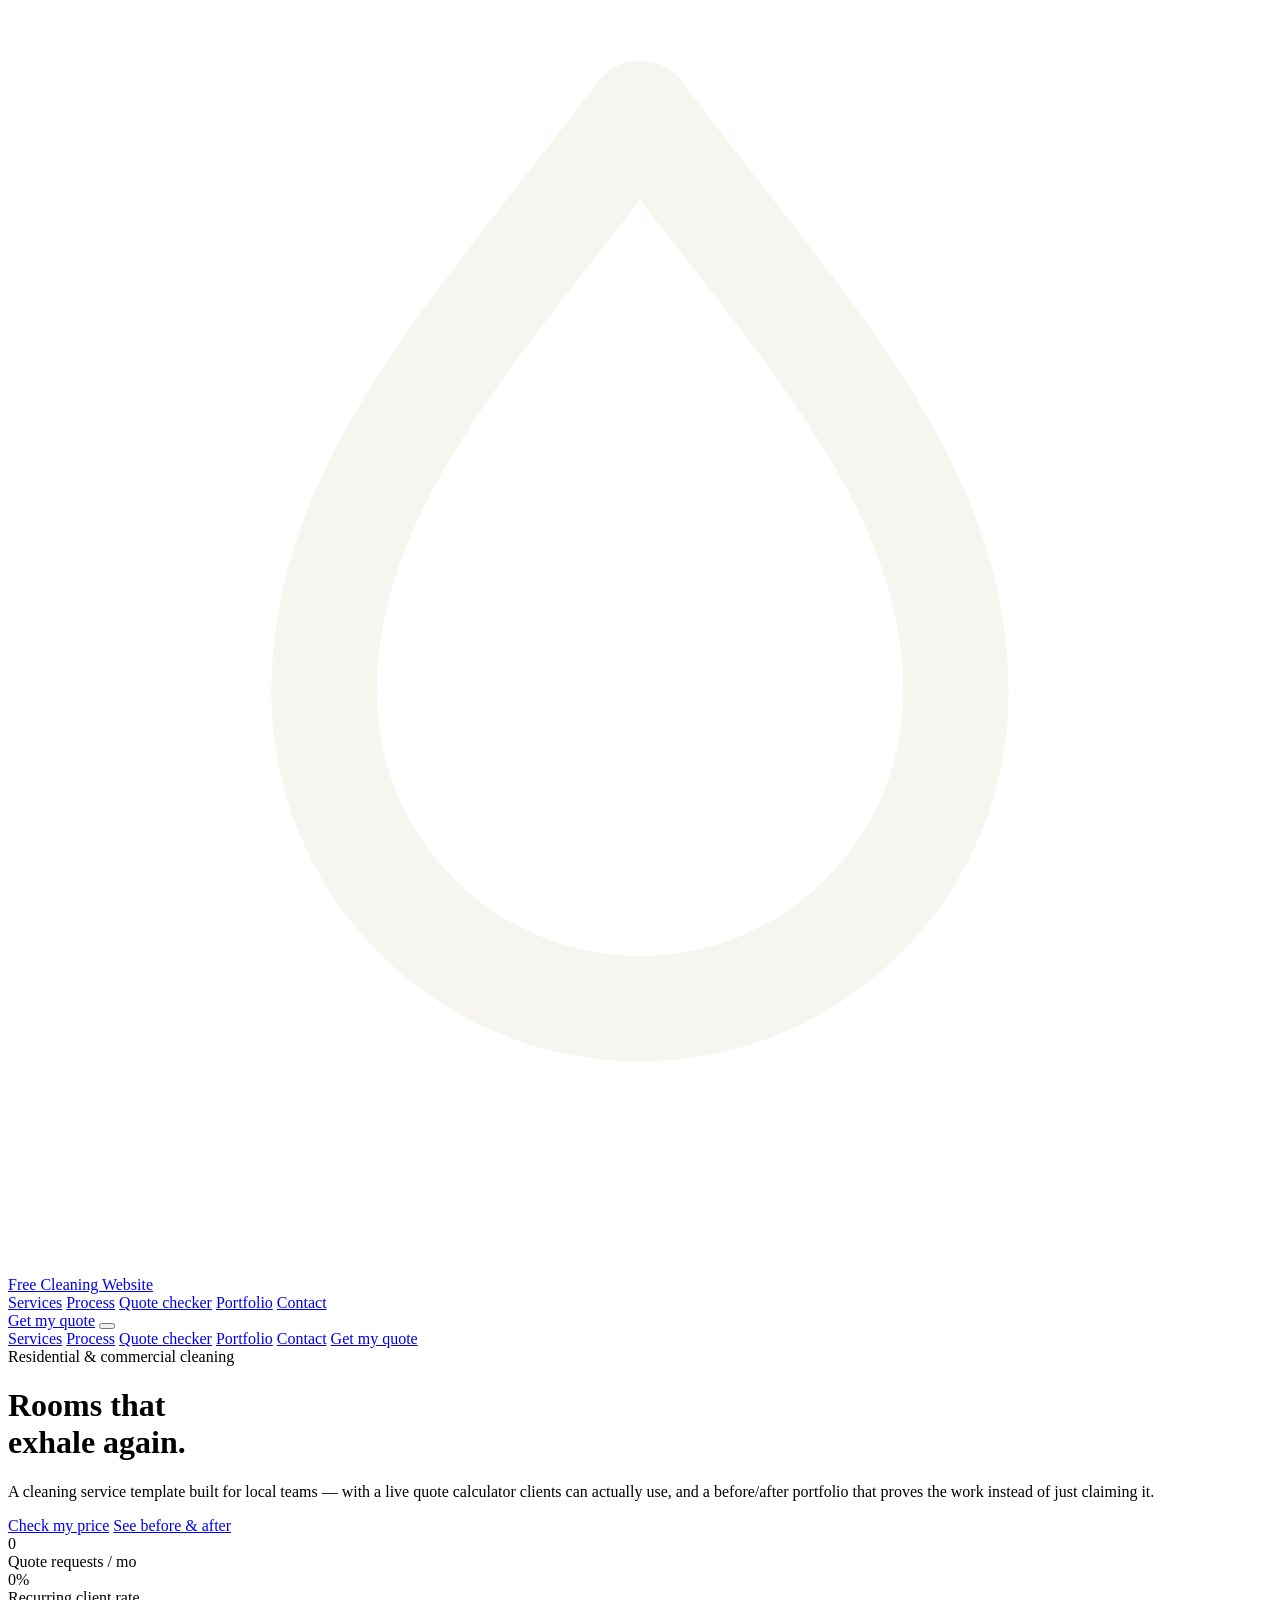
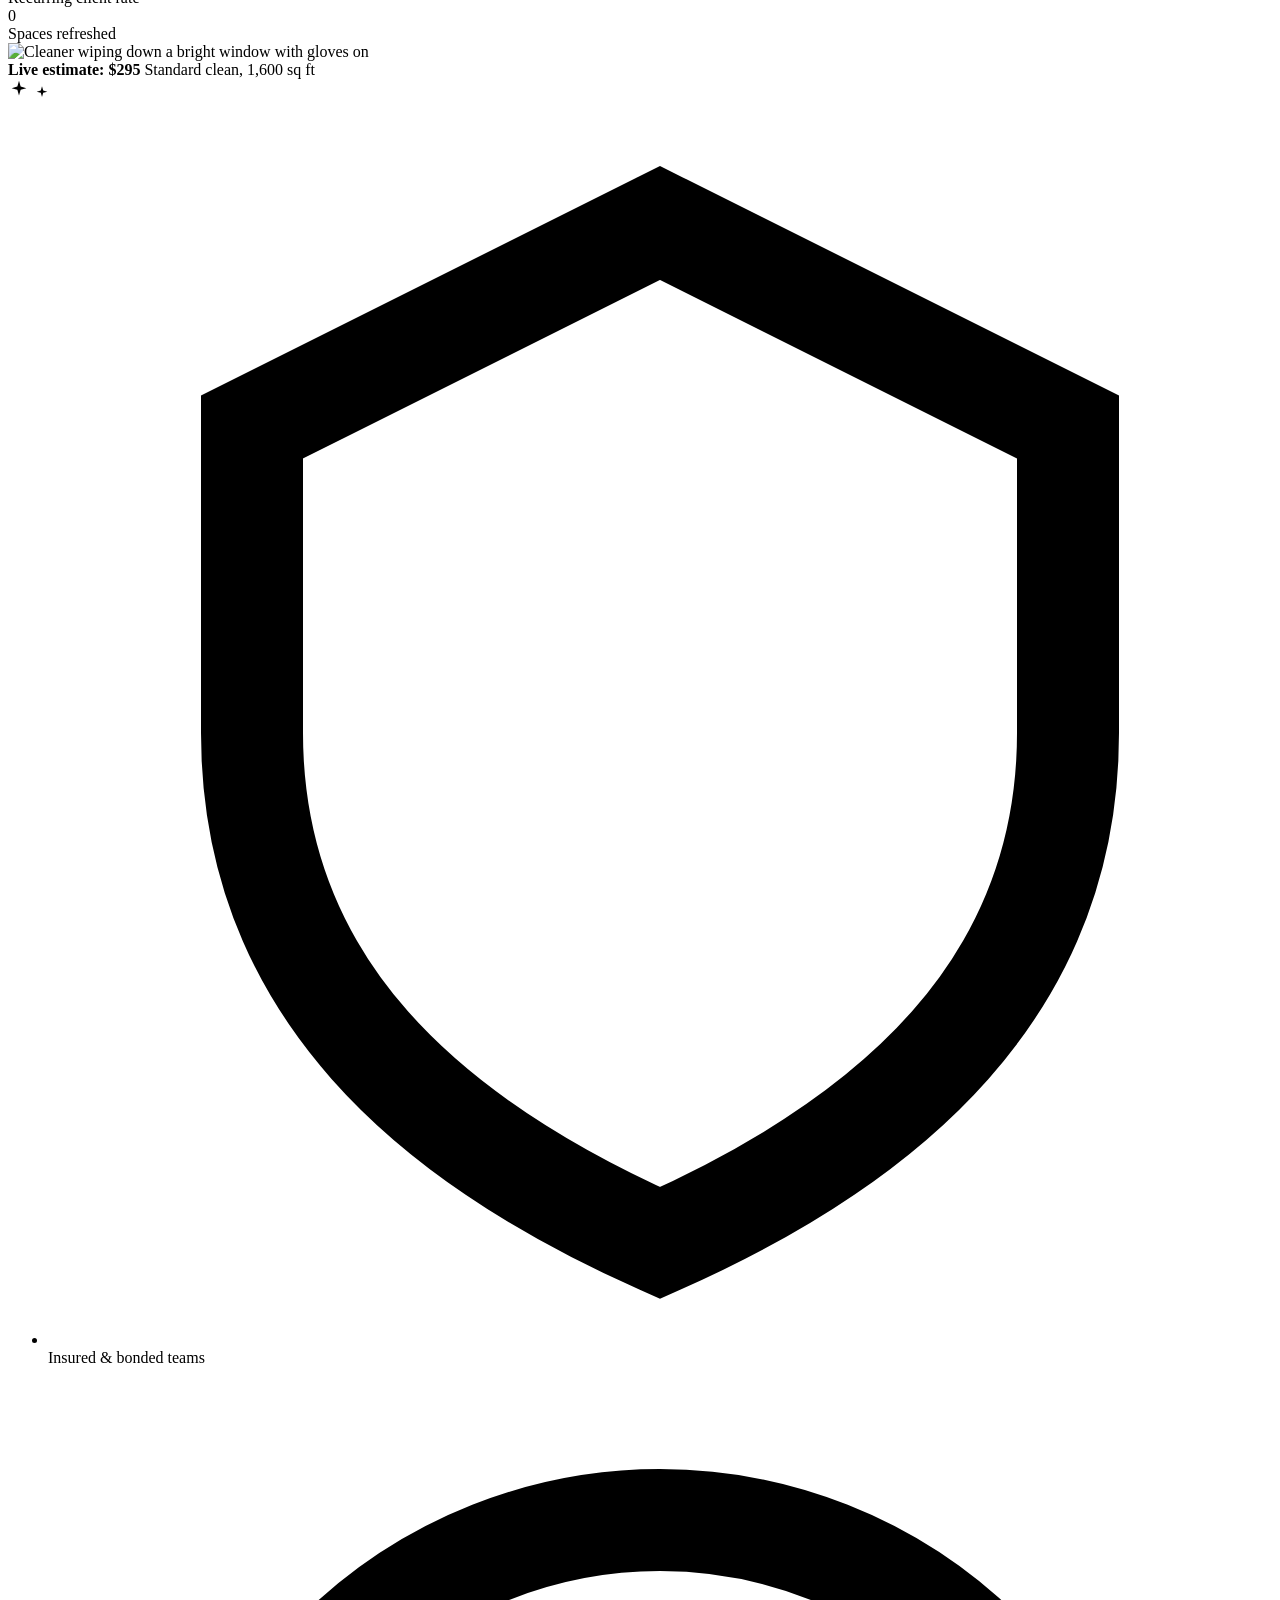
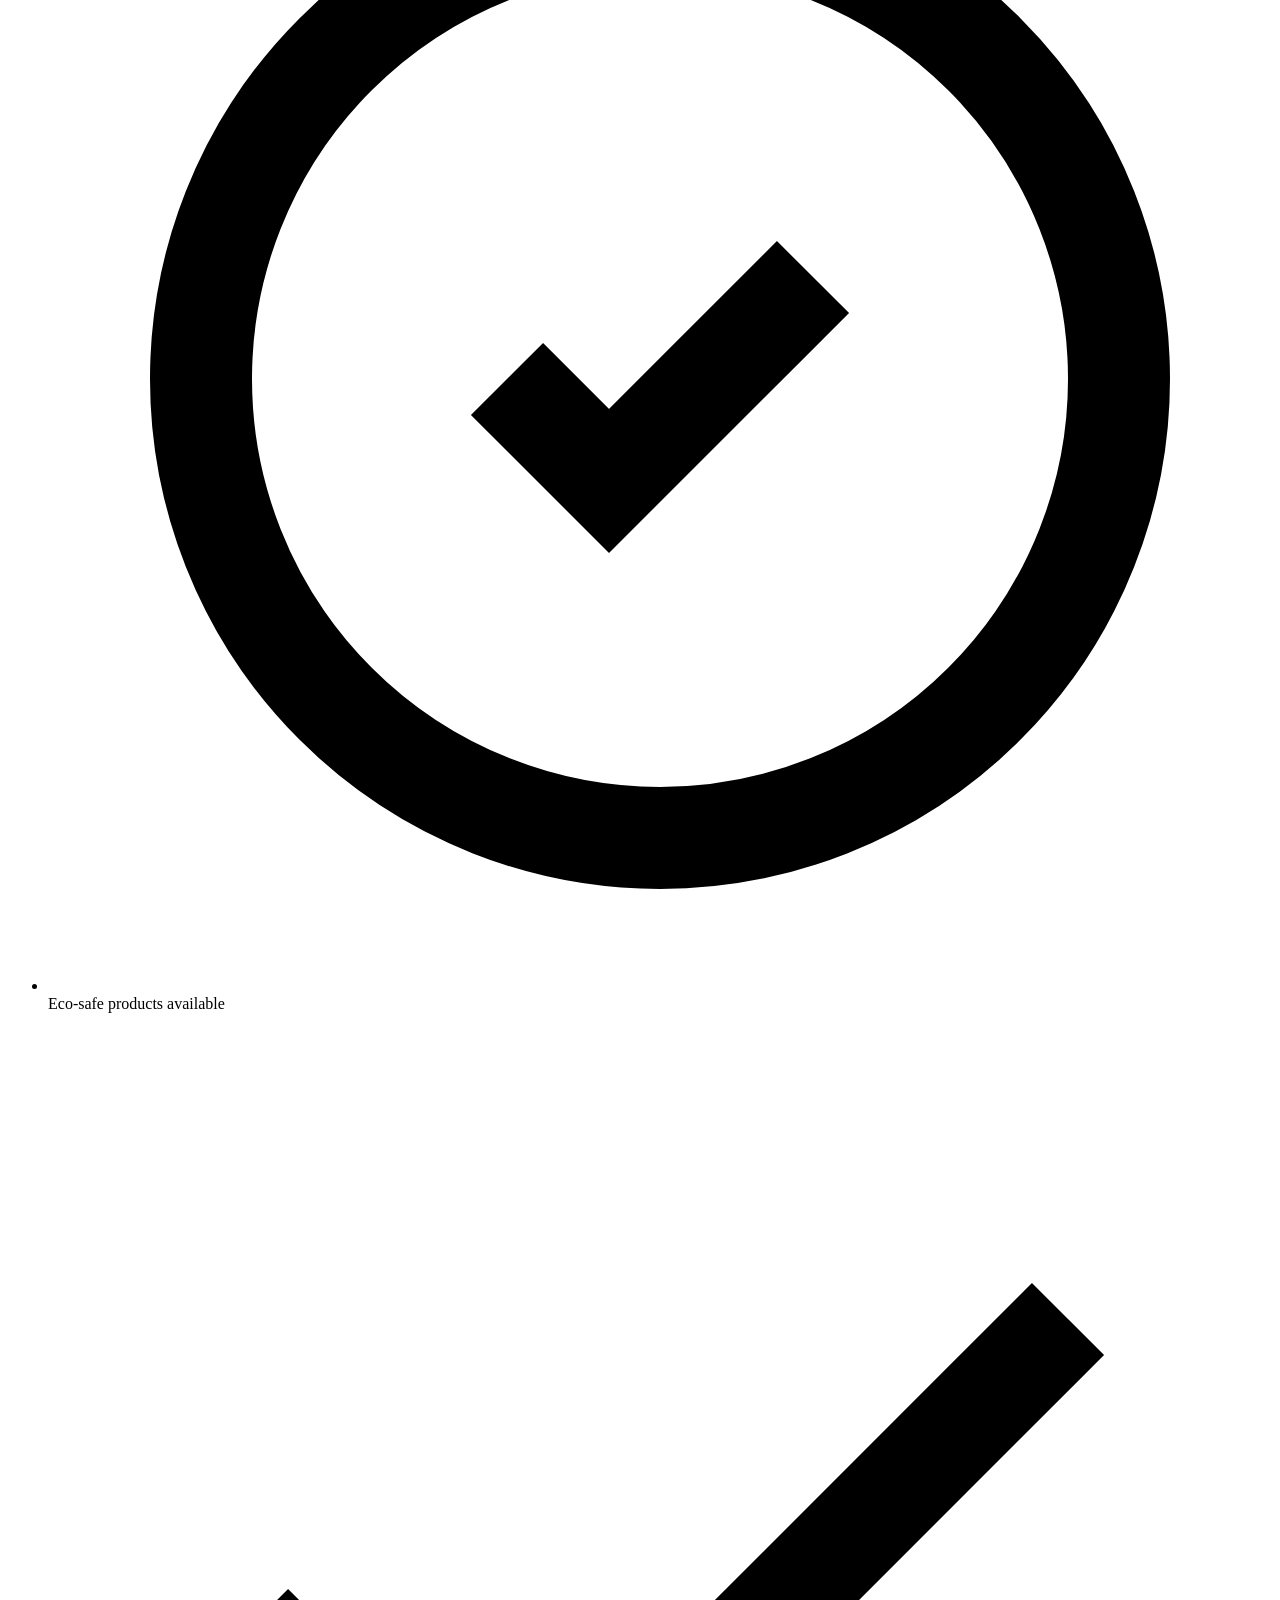
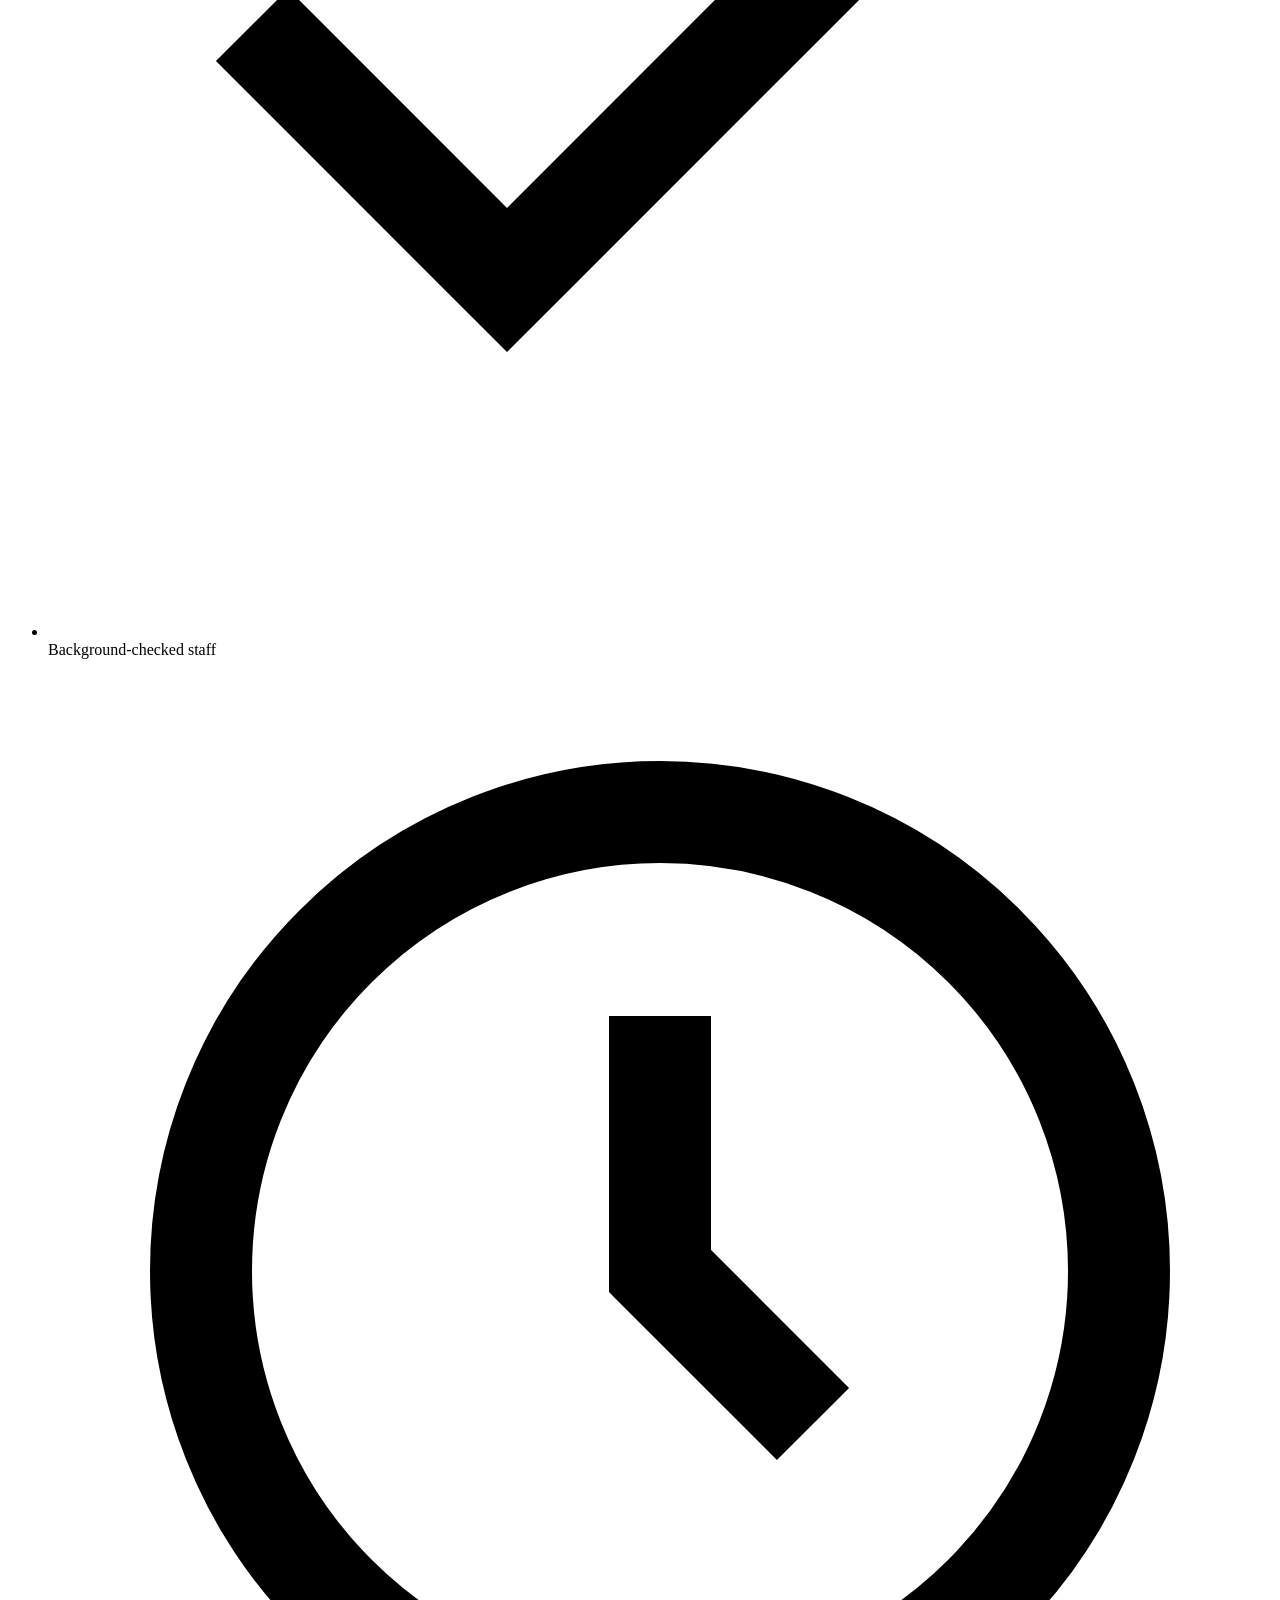
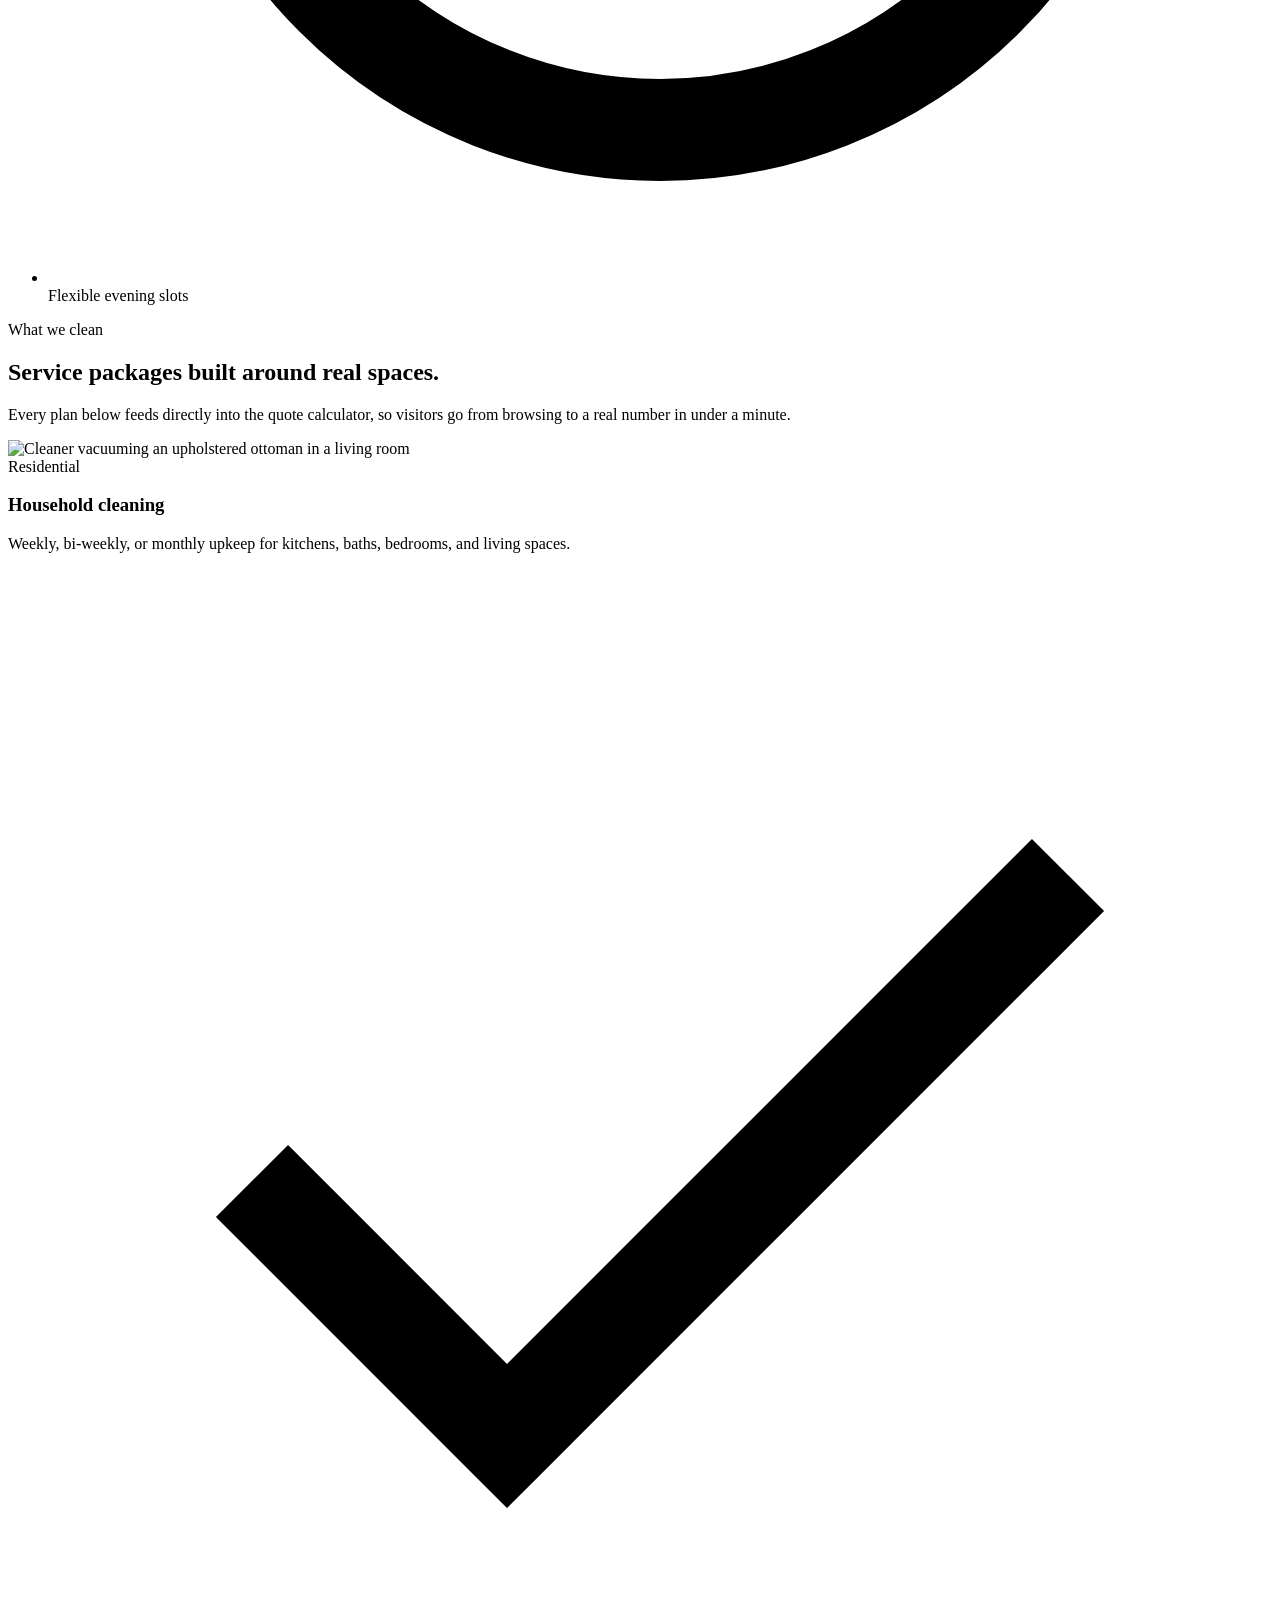
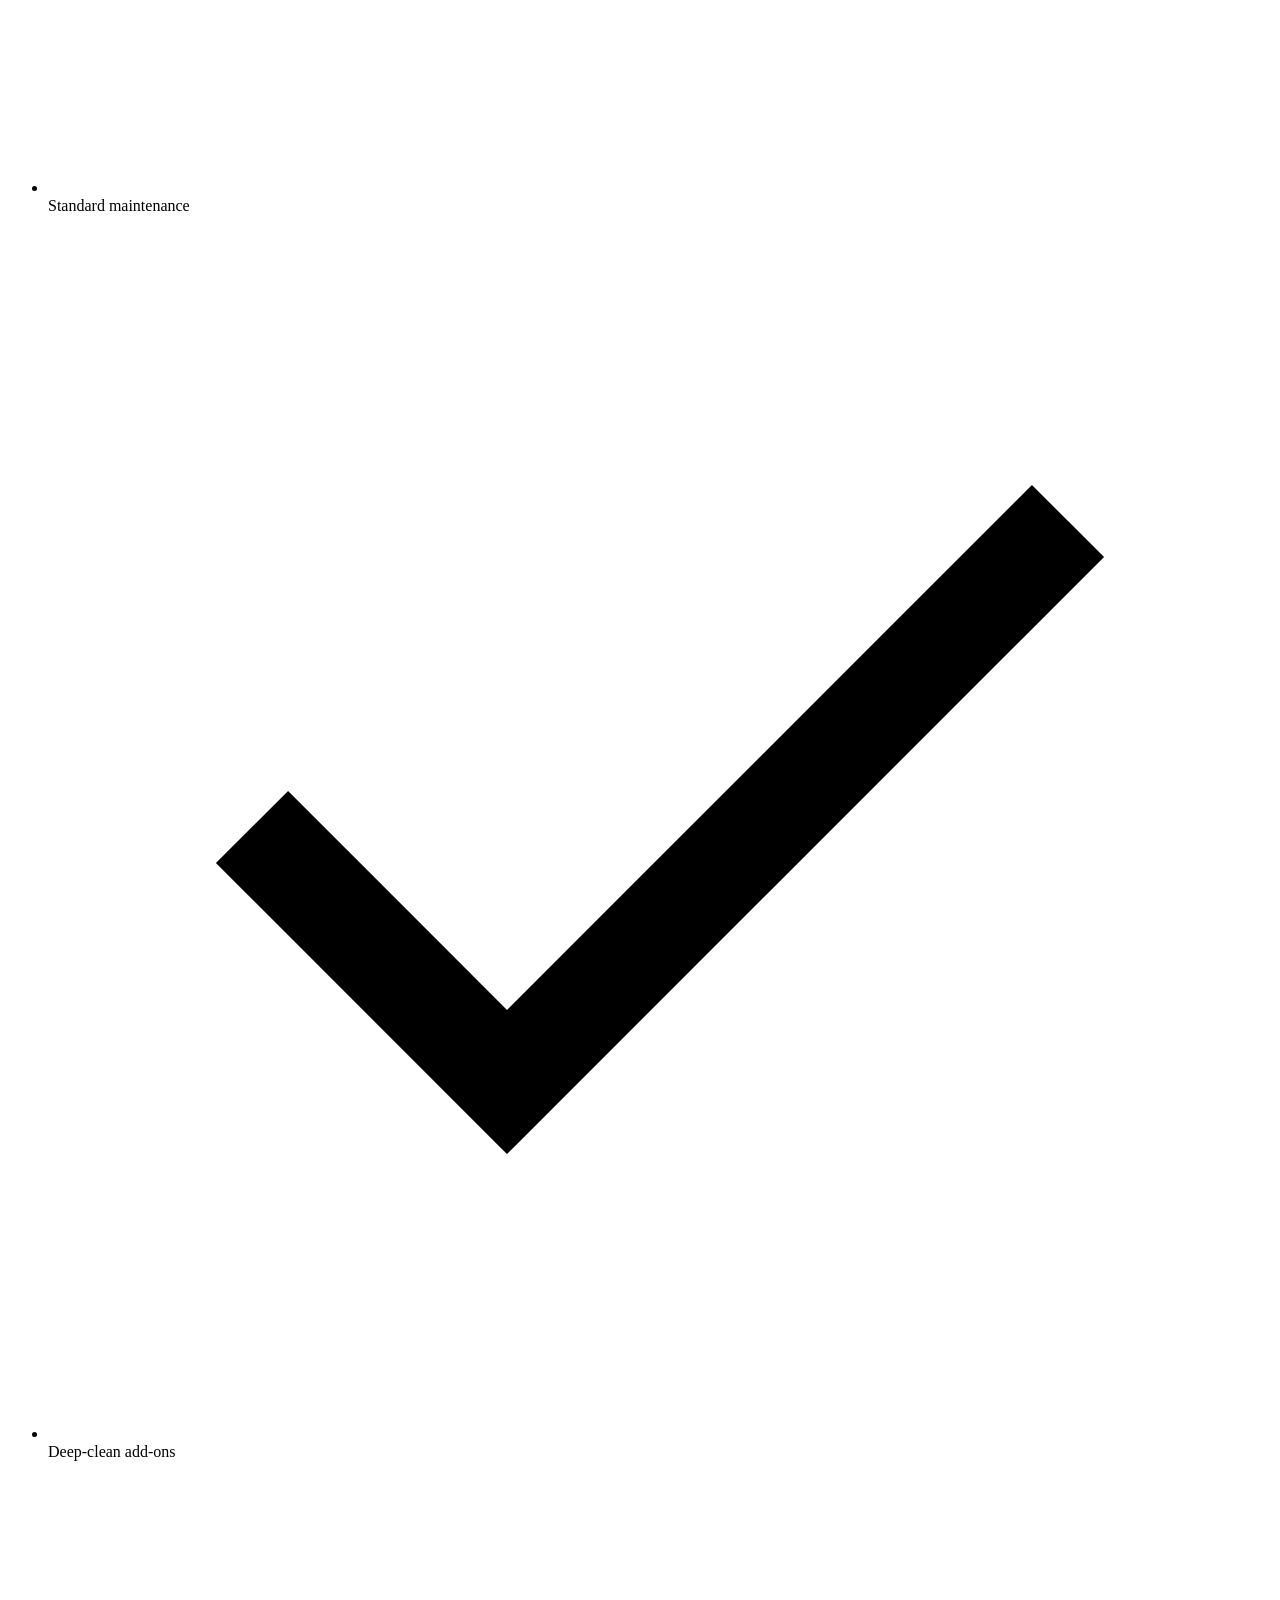
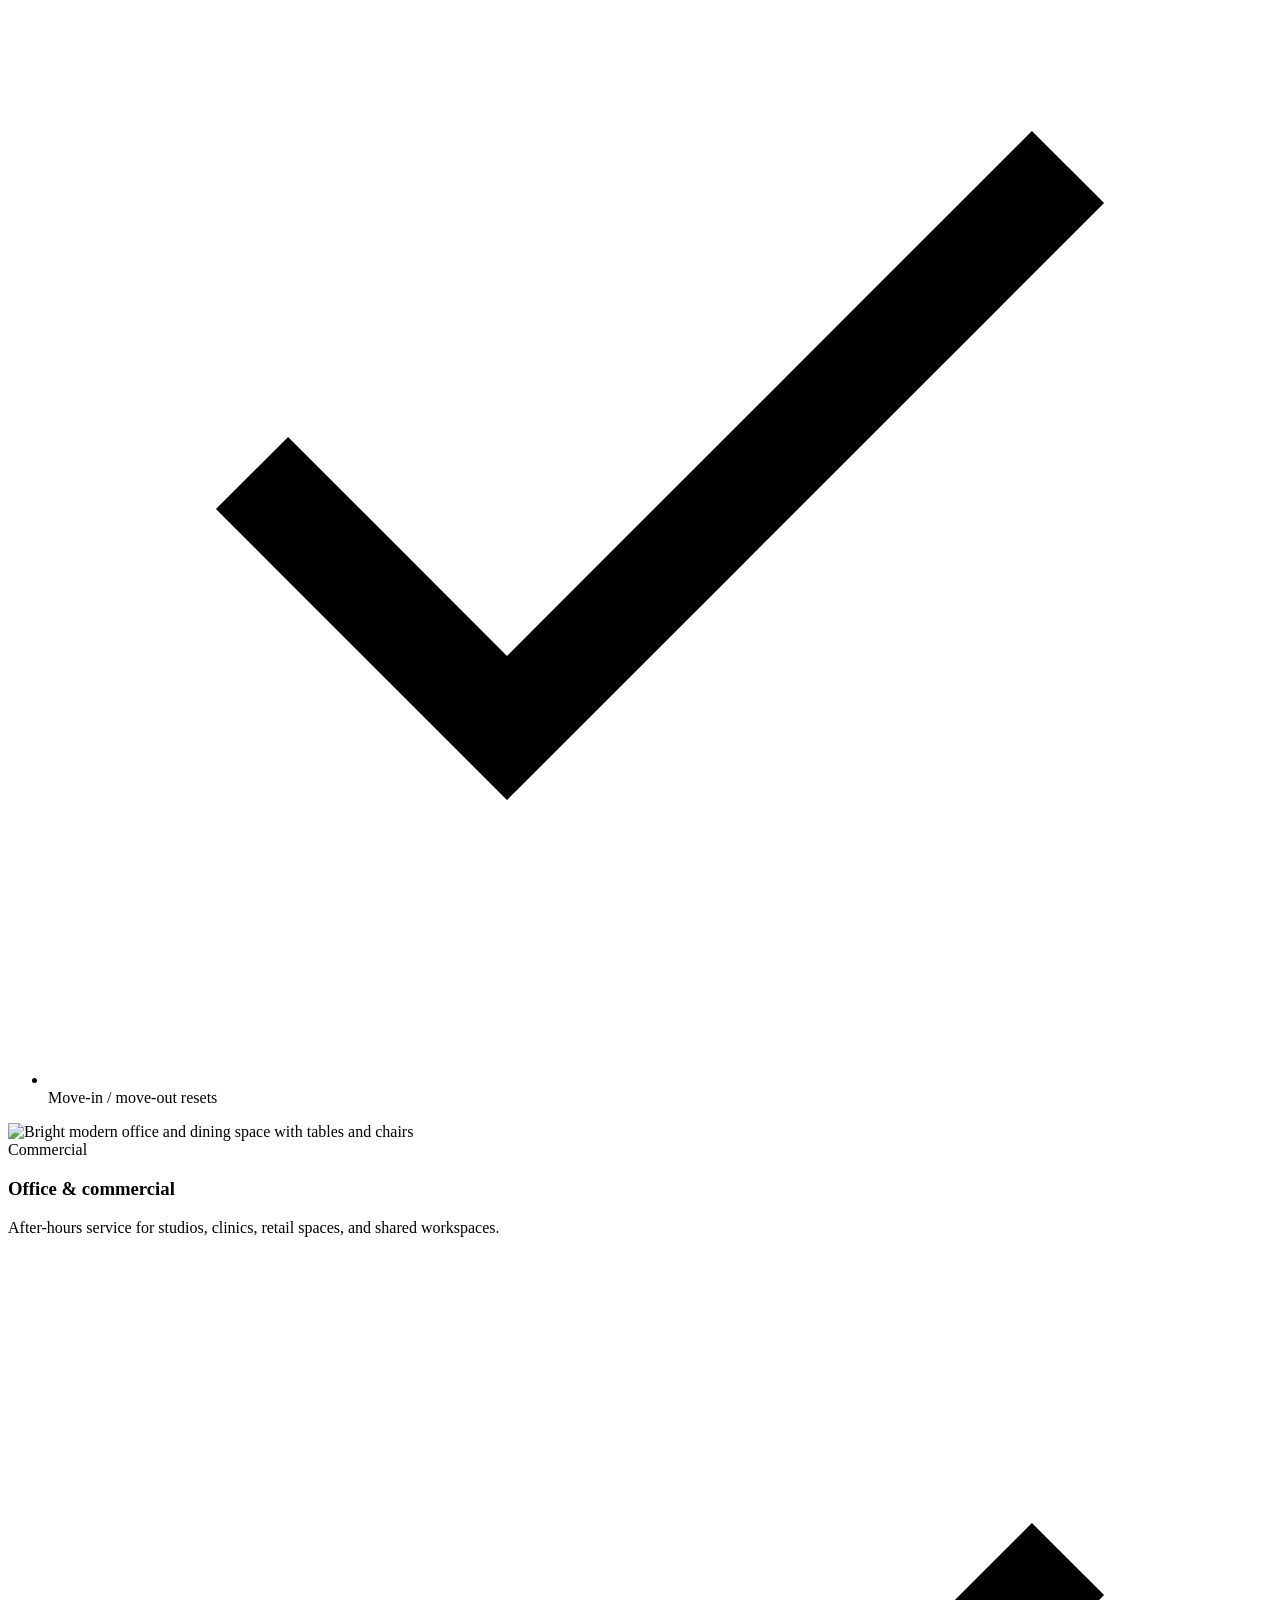
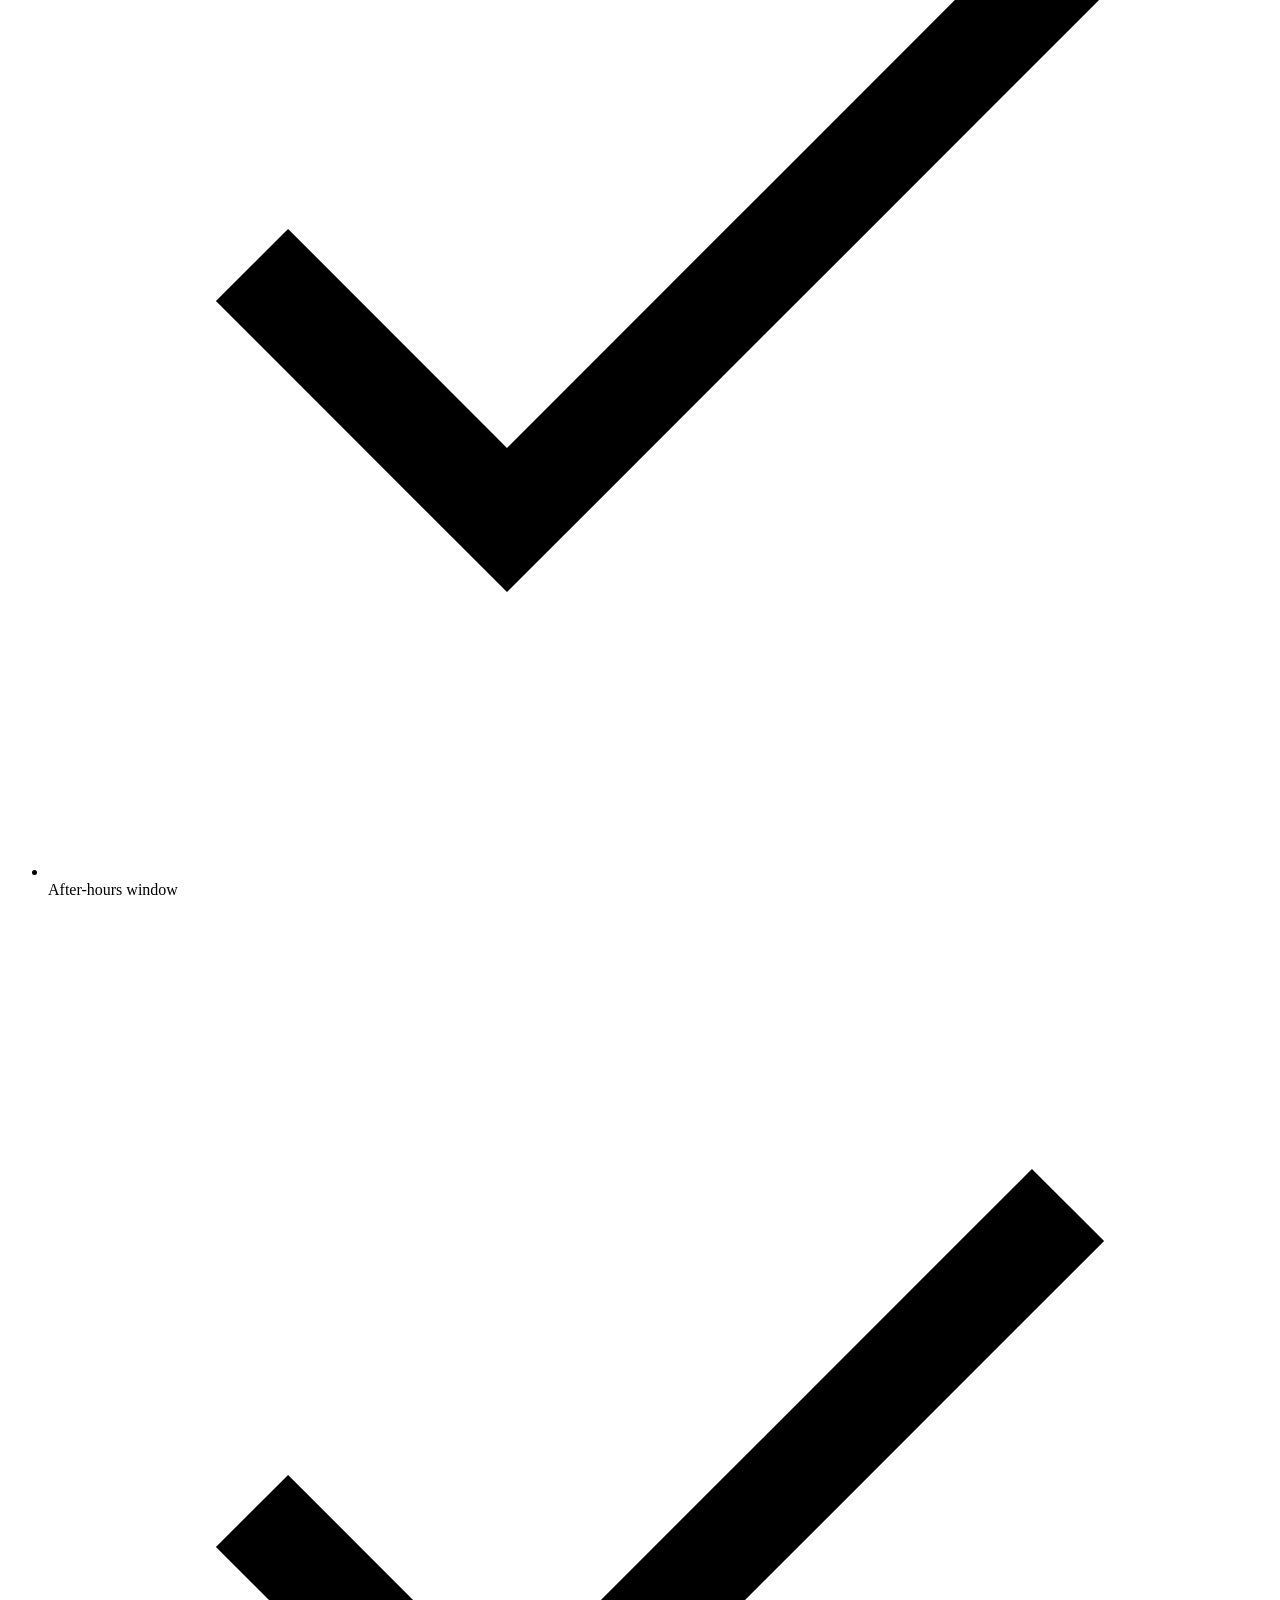
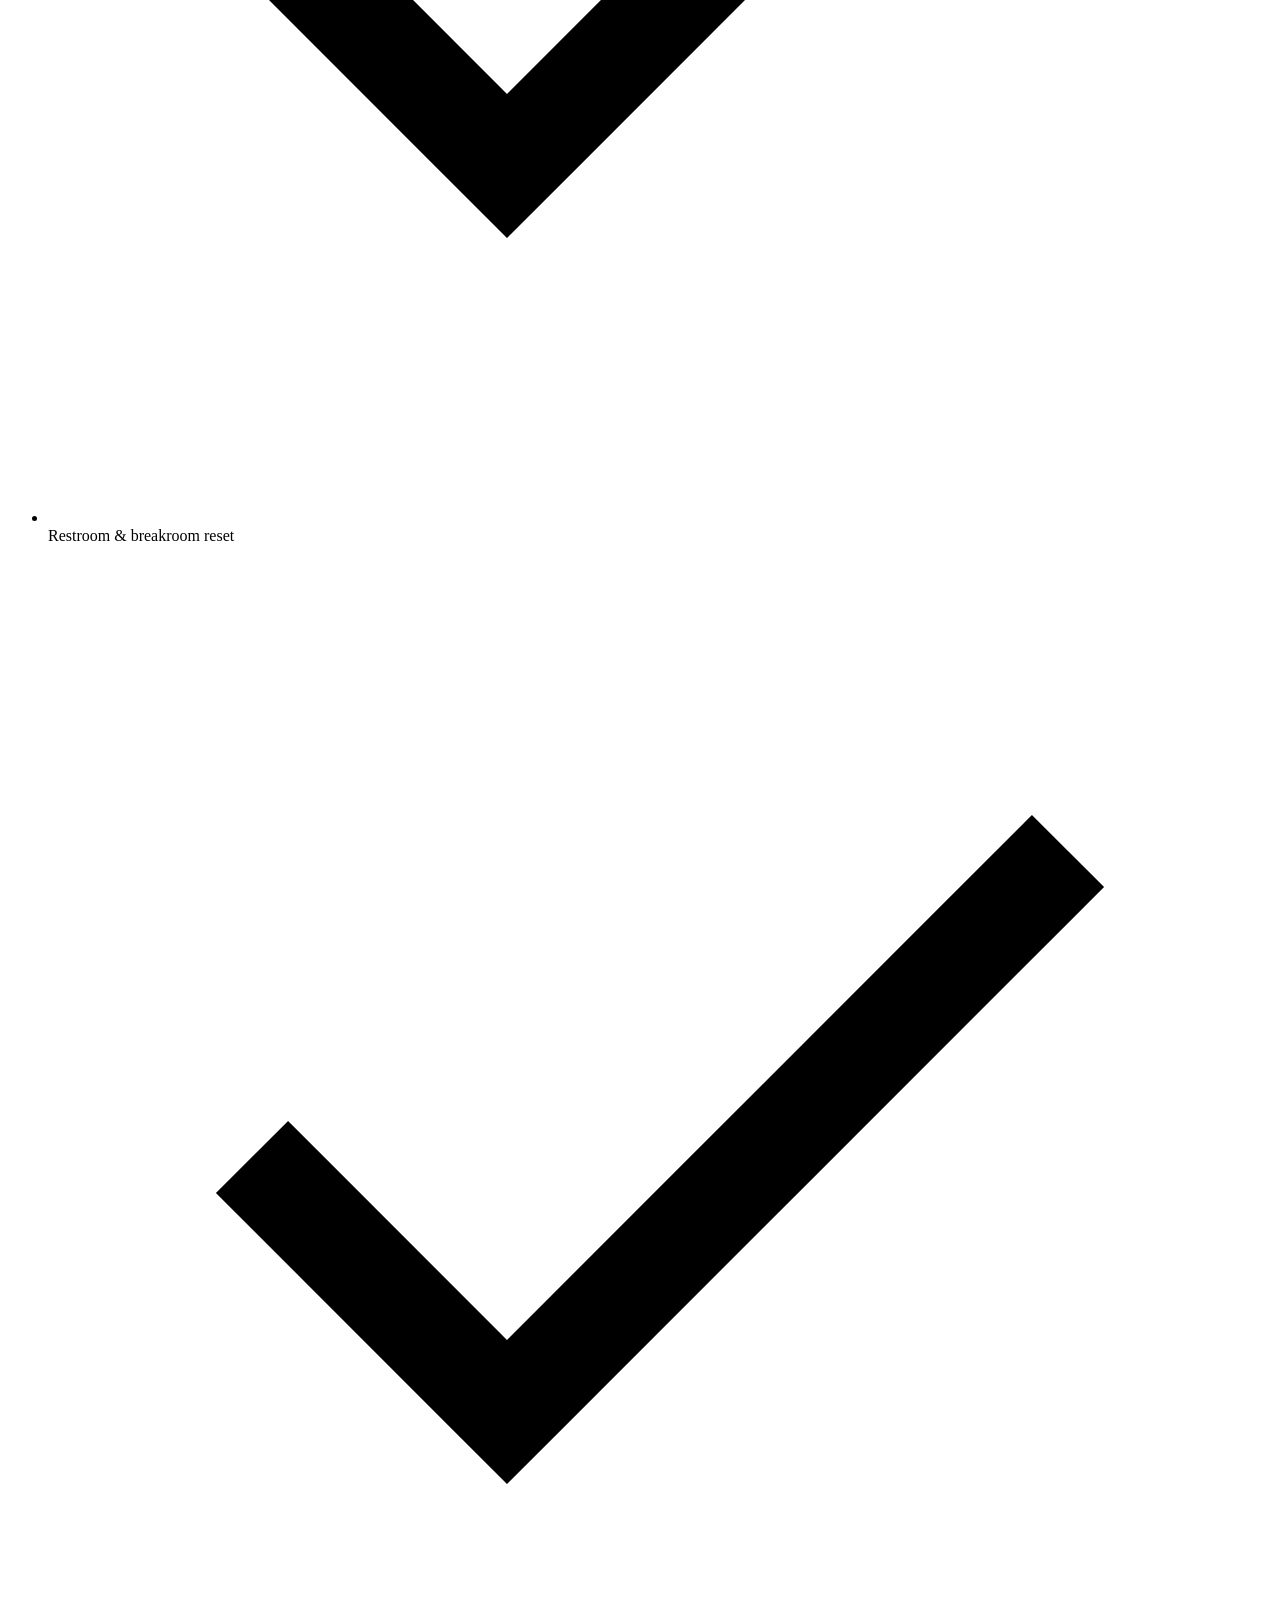
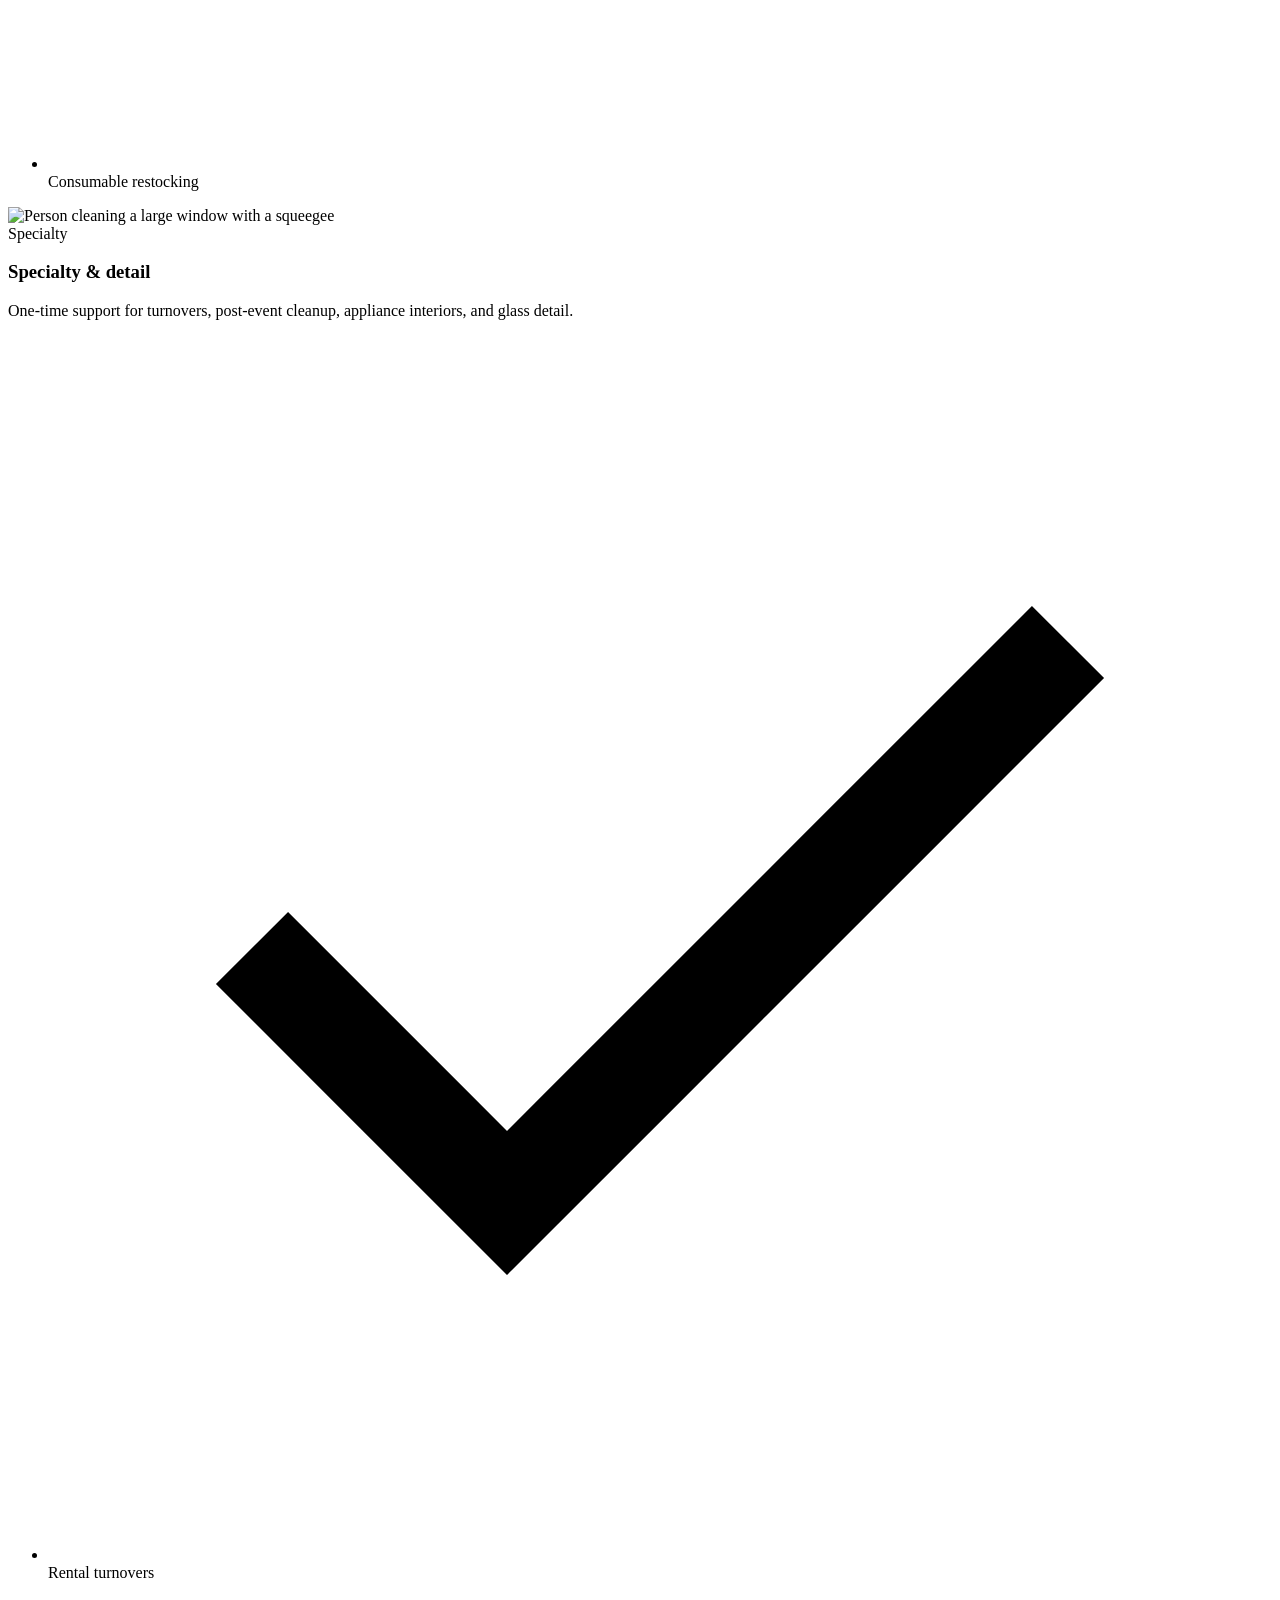
==== index.html @ e9ab18e9 "Add files via upload" ====
<!doctype html>
<html lang="en">
<head>
<meta charset="UTF-8">
<meta name="viewport" content="width=device-width, initial-scale=1.0">
<title>Free Cleaning Website — Home &amp; Office Cleaning Template</title>
<meta name="description" content="A polished cleaning service template with a live custom quote calculator, before/after portfolio slider, and scroll animations — built for local cleaning teams.">
<link rel="preconnect" href="https://fonts.googleapis.com">
<link rel="preconnect" href="https://fonts.gstatic.com" crossorigin>
<link href="https://fonts.googleapis.com/css2?family=Fraunces:ital,opsz,wght@0,9..144,500;0,9..144,600;1,9..144,500&family=Inter:wght@400;500;600;700&family=Space+Mono:wght@400;700&display=swap" rel="stylesheet">
<link rel="stylesheet" href="css/style.css">
</head>
<body>

<nav class="nav">
  <div class="container">
    <a href="index.html" class="brand">
      <span class="brand-mark">
        <svg viewBox="0 0 24 24" fill="none" stroke="#F6F5EF" stroke-width="2" stroke-linecap="round" stroke-linejoin="round"><path d="M12 2C9 6 6 9 6 13a6 6 0 0 0 12 0c0-4-3-7-6-11z"/></svg>
      </span>
      Free Cleaning Website
    </a>
    <div class="nav-links">
      <a href="index.html#services">Services</a>
      <a href="index.html#process">Process</a>
      <a href="index.html#quote">Quote checker</a>
      <a href="portfolio.html">Portfolio</a>
      <a href="index.html#contact">Contact</a>
    </div>
    <div class="nav-cta">
      <a href="index.html#quote" class="btn btn-primary">Get my quote</a>
      <button class="nav-toggle" aria-label="Open menu"><span></span></button>
    </div>
  </div>
</nav>

<div class="mobile-menu">
  <a href="index.html#services">Services</a>
  <a href="index.html#process">Process</a>
  <a href="index.html#quote">Quote checker</a>
  <a href="portfolio.html">Portfolio</a>
  <a href="index.html#contact">Contact</a>
  <a href="index.html#quote" class="btn btn-primary">Get my quote</a>
</div>

<!-- HERO -->
<header class="hero">
  <div class="container hero-grid">
    <div class="hero-copy">
      <span class="eyebrow">Residential &amp; commercial cleaning</span>
      <h1>
        <span class="line1" style="display:block;overflow:hidden;"><span>Rooms that</span></span>
        <span class="line2" style="display:block;overflow:hidden;"><span class="accent">exhale</span><span> again.</span></span>
      </h1>
      <p class="lede">A cleaning service template built for local teams — with a live quote calculator clients can actually use, and a before/after portfolio that proves the work instead of just claiming it.</p>
      <div class="hero-actions">
        <a href="index.html#quote" class="btn btn-primary">Check my price</a>
        <a href="portfolio.html" class="btn btn-ghost">See before &amp; after</a>
      </div>
      <div class="hero-stats">
        <div>
          <div class="stat-num"><span data-count="27" data-suffix="">0</span></div>
          <div class="stat-label">Quote requests / mo</div>
        </div>
        <div>
          <div class="stat-num"><span data-count="97" data-suffix="%">0%</span></div>
          <div class="stat-label">Recurring client rate</div>
        </div>
        <div>
          <div class="stat-num"><span data-count="1450" data-suffix="">0</span></div>
          <div class="stat-label">Spaces refreshed</div>
        </div>
      </div>
    </div>
    <div class="hero-visual">
      <img src="https://images.unsplash.com/photo-1740657254989-42fe9c3b8cce?auto=format&fit=crop&w=900&q=80" alt="Cleaner wiping down a bright window with gloves on">
      <div class="float-card">
        <span class="dot"></span>
        <div>
          <strong>Live estimate: $295</strong>
          <span>Standard clean, 1,600 sq ft</span>
        </div>
      </div>
      <svg class="sparkle" style="top:14%;left:8%;width:22px;height:22px;animation-delay:.3s;" viewBox="0 0 24 24" fill="currentColor"><path d="M12 2l1.8 6.2L20 10l-6.2 1.8L12 18l-1.8-6.2L4 10l6.2-1.8z"/></svg>
      <svg class="sparkle" style="top:60%;right:10%;width:16px;height:16px;animation-delay:1.1s;" viewBox="0 0 24 24" fill="currentColor"><path d="M12 2l1.8 6.2L20 10l-6.2 1.8L12 18l-1.8-6.2L4 10l6.2-1.8z"/></svg>
    </div>
  </div>
</header>

<div class="trust-strip">
  <div class="container">
    <ul>
      <li><svg viewBox="0 0 24 24" fill="none" stroke="currentColor" stroke-width="2"><path d="M12 2l8 4v6c0 5-3.5 8-8 10-4.5-2-8-5-8-10V6z"/></svg> Insured &amp; bonded teams</li>
      <li><svg viewBox="0 0 24 24" fill="none" stroke="currentColor" stroke-width="2"><circle cx="12" cy="12" r="9"/><path d="M9 12l2 2 4-4"/></svg> Eco-safe products available</li>
      <li><svg viewBox="0 0 24 24" fill="none" stroke="currentColor" stroke-width="2"><path d="M20 6L9 17l-5-5"/></svg> Background-checked staff</li>
      <li><svg viewBox="0 0 24 24" fill="none" stroke="currentColor" stroke-width="2"><circle cx="12" cy="12" r="9"/><path d="M12 7v5l3 3"/></svg> Flexible evening slots</li>
    </ul>
  </div>
</div>

<!-- SERVICES -->
<section id="services">
  <div class="container">
    <div class="section-head reveal">
      <span class="eyebrow">What we clean</span>
      <h2>Service packages built around real spaces.</h2>
      <p>Every plan below feeds directly into the quote calculator, so visitors go from browsing to a real number in under a minute.</p>
    </div>
    <div class="services-grid reveal-stagger">
      <div class="service-card">
        <div class="thumb"><img src="https://images.unsplash.com/photo-1686178827149-6d55c72d81df?auto=format&fit=crop&w=700&q=80" alt="Cleaner vacuuming an upholstered ottoman in a living room"></div>
        <div class="body">
          <span class="tag">Residential</span>
          <h3>Household cleaning</h3>
          <p>Weekly, bi-weekly, or monthly upkeep for kitchens, baths, bedrooms, and living spaces.</p>
          <ul>
            <li><svg viewBox="0 0 24 24" fill="none" stroke="currentColor" stroke-width="2"><path d="M20 6L9 17l-5-5"/></svg> Standard maintenance</li>
            <li><svg viewBox="0 0 24 24" fill="none" stroke="currentColor" stroke-width="2"><path d="M20 6L9 17l-5-5"/></svg> Deep-clean add-ons</li>
            <li><svg viewBox="0 0 24 24" fill="none" stroke="currentColor" stroke-width="2"><path d="M20 6L9 17l-5-5"/></svg> Move-in / move-out resets</li>
          </ul>
        </div>
      </div>
      <div class="service-card">
        <div class="thumb"><img src="https://images.unsplash.com/photo-1611324062122-076b1076c6cc?auto=format&fit=crop&w=700&q=80" alt="Bright modern office and dining space with tables and chairs"></div>
        <div class="body">
          <span class="tag">Commercial</span>
          <h3>Office &amp; commercial</h3>
          <p>After-hours service for studios, clinics, retail spaces, and shared workspaces.</p>
          <ul>
            <li><svg viewBox="0 0 24 24" fill="none" stroke="currentColor" stroke-width="2"><path d="M20 6L9 17l-5-5"/></svg> After-hours window</li>
            <li><svg viewBox="0 0 24 24" fill="none" stroke="currentColor" stroke-width="2"><path d="M20 6L9 17l-5-5"/></svg> Restroom &amp; breakroom reset</li>
            <li><svg viewBox="0 0 24 24" fill="none" stroke="currentColor" stroke-width="2"><path d="M20 6L9 17l-5-5"/></svg> Consumable restocking</li>
          </ul>
        </div>
      </div>
      <div class="service-card">
        <div class="thumb"><img src="https://images.unsplash.com/photo-1581578731548-c64695cc6952?auto=format&fit=crop&w=700&q=80" alt="Person cleaning a large window with a squeegee"></div>
        <div class="body">
          <span class="tag">Specialty</span>
          <h3>Specialty &amp; detail</h3>
          <p>One-time support for turnovers, post-event cleanup, appliance interiors, and glass detail.</p>
          <ul>
            <li><svg viewBox="0 0 24 24" fill="none" stroke="currentColor" stroke-width="2"><path d="M20 6L9 17l-5-5"/></svg> Rental turnovers</li>
            <li><svg viewBox="0 0 24 24" fill="none" stroke="currentColor" stroke-width="2"><path d="M20 6L9 17l-5-5"/></svg> Post-construction dust control</li>
            <li><svg viewBox="0 0 24 24" fill="none" stroke="currentColor" stroke-width="2"><path d="M20 6L9 17l-5-5"/></svg> Event &amp; seasonal cleaning</li>
          </ul>
        </div>
      </div>
    </div>
  </div>
</section>

<!-- PROCESS -->
<section id="process">
  <div class="container">
    <div class="process reveal">
      <div class="process-inner process-grid">
        <div>
          <span class="eyebrow section-tag">How it works</span>
          <h2>A tidy process from first quote to final walkthrough.</h2>
          <p class="lede">Clients understand exactly what happens next, which helps the site convert without sounding pushy.</p>
          <a href="index.html#quote" class="btn btn-light" style="margin-top:28px;">Start with a quote</a>
        </div>
        <div class="process-steps">
          <div class="process-step">
            <div class="step-node">01</div>
            <div>
              <h4>Tell us about the space</h4>
              <p>Square footage, room count, cleaning focus, frequency, and any special tasks shape the estimate.</p>
            </div>
          </div>
          <div class="process-step">
            <div class="step-node">02</div>
            <div>
              <h4>Confirm checklist &amp; access</h4>
              <p>We align on priorities, supplies, keys or entry codes, parking, and preferred service windows.</p>
            </div>
          </div>
          <div class="process-step">
            <div class="step-node">03</div>
            <div>
              <h4>Clean, inspect, and report</h4>
              <p>The team completes the checklist, flags anything unusual, and leaves the space ready to use.</p>
            </div>
          </div>
        </div>
      </div>
    </div>
  </div>
</section>

<!-- QUOTE CALCULATOR -->
<section id="quote" class="quote">
  <div class="container">
    <div class="section-head reveal">
      <span class="eyebrow">Instant estimate</span>
      <h2>Custom quote checker</h2>
      <p>Real visitors will type real numbers — the estimate updates live as they adjust anything below.</p>
    </div>
    <div class="quote-panel reveal">
      <form id="quote-form" class="quote-form" onsubmit="return false;">
        <div class="field">
          <label for="q-type">Cleaning type</label>
          <select id="q-type">
            <option value="standard">Household standard clean</option>
            <option value="deep">Deep clean</option>
            <option value="moveout">Move-in / move-out clean</option>
            <option value="office">Office / commercial clean</option>
          </select>
        </div>
        <div class="field field-row">
          <div>
            <label for="q-sqft">Square footage</label>
            <input type="number" id="q-sqft" value="1600" min="0" step="50">
          </div>
          <div>
            <label for="q-rooms">Rooms / zones</label>
            <input type="number" id="q-rooms" value="6" min="0" step="1">
          </div>
        </div>
        <div class="field">
          <label for="q-freq">Visit frequency</label>
          <select id="q-freq">
            <option value="once">One-time</option>
            <option value="weekly">Weekly</option>
            <option value="biweekly">Bi-weekly</option>
            <option value="monthly">Monthly</option>
          </select>
        </div>
        <div class="field">
          <label>Add-ons</label>
          <div class="addons">
            <label class="addon-toggle"><input type="checkbox" class="q-addon" value="windows"> Interior windows</label>
            <label class="addon-toggle"><input type="checkbox" class="q-addon" value="appliances"> Inside appliances</label>
            <label class="addon-toggle"><input type="checkbox" class="q-addon" value="eco"> Eco-preferred supplies</label>
            <label class="addon-toggle"><input type="checkbox" class="q-addon" value="pet"> Pet hair detail</label>
          </div>
        </div>
      </form>
      <div class="quote-result">
        <span class="savings-badge" id="q-savings"></span>
        <span class="eyebrow">Estimated starting at</span>
        <div class="price"><sup>$</sup><span id="q-price">0</span></div>
        <p class="price-note" id="q-note"></p>
        <div class="breakdown">
          <div id="b-base"><span>Base area</span><span>$0</span></div>
          <div id="b-rooms"><span>Rooms / zones</span><span>$0</span></div>
          <div id="b-addons"><span>Add-ons</span><span>$0</span></div>
          <div id="b-discount"><span>Frequency discount</span><span>$0</span></div>
        </div>
        <a href="index.html#contact" class="btn btn-primary btn-block">Request exact quote</a>
      </div>
    </div>
  </div>
</section>

<!-- PORTFOLIO TEASER -->
<section id="portfolio-teaser">
  <div class="container">
    <div class="section-head reveal">
      <span class="eyebrow">See the difference</span>
      <h2>Drag the slider. Judge for yourself.</h2>
      <p>A quick look at one recent turnover — the full portfolio has more, filterable by space type.</p>
    </div>
    <div class="reveal" style="max-width:760px;margin:0 auto;">
      <div class="compare">
        <img class="before-img" src="https://images.unsplash.com/photo-1686572626806-a3b314c37a30?auto=format&fit=crop&w=1000&q=80" alt="Living room before cleaning">
        <div class="after-wrap">
          <img src="https://images.unsplash.com/photo-1583847268964-b28dc8f51f92?auto=format&fit=crop&w=1000&q=80" alt="Living room after cleaning, tidy and bright">
        </div>
        <div class="divider"></div>
        <div class="handle"><svg viewBox="0 0 24 24" fill="none" stroke="currentColor" stroke-width="2"><path d="M8 7l-5 5 5 5M16 7l5 5-5 5"/></svg></div>
        <span class="tag before-tag">Before</span>
        <span class="tag after-tag">After</span>
        <input type="range" min="0" max="100" value="50" aria-label="Drag to compare before and after">
      </div>
    </div>
    <div class="reveal" style="text-align:center;margin-top:40px;">
      <a href="portfolio.html" class="btn btn-ghost">View full portfolio</a>
    </div>
  </div>
</section>

<!-- TESTIMONIALS -->
<section id="testimonials" style="background:var(--porcelain-dim);">
  <div class="container">
    <div class="section-head reveal">
      <span class="eyebrow">Client confidence</span>
      <h2>Built for trust before the first visit.</h2>
    </div>
    <div class="testimonials-grid reveal-stagger">
      <div class="testimonial-card">
        <div class="stars">★★★★★</div>
        <p class="quote-text">"The crew turned our office around after hours with a checklist on every task. Easy to approve for a recurring contract."</p>
        <div class="person"><div class="avatar">MK</div><div><strong>Marissa K.</strong><span>Office manager</span></div></div>
      </div>
      <div class="testimonial-card">
        <div class="stars">★★★★★</div>
        <p class="quote-text">"Professional, on time, and detailed. The quote matched the walkthrough and the timer landed our move-out clean deadline."</p>
        <div class="person"><div class="avatar">DR</div><div><strong>Daniel R.</strong><span>Homeowner</span></div></div>
      </div>
      <div class="testimonial-card">
        <div class="stars">★★★★★</div>
        <p class="quote-text">"They understood commercial spaces and clinic-scale supply needs — every morning without disrupting staff or patients."</p>
        <div class="person"><div class="avatar">AS</div><div><strong>Avery S.</strong><span>Clinic administrator</span></div></div>
      </div>
    </div>
  </div>
</section>

<!-- CONTACT / CTA -->
<section id="contact">
  <div class="container">
    <div class="cta-section reveal">
      <div class="container">
        <div class="cta-grid">
          <div>
            <span class="eyebrow" style="color:var(--meadow-light);">Ready when you are</span>
            <h2>Book a walkthrough or request a formal quote.</h2>
            <p>Replace this form with your own form service, CRM, or embed before deploying.</p>
          </div>
          <form id="contact-form" class="contact-form" onsubmit="return false;">
            <div class="field">
              <label for="c-name">Name</label>
              <input type="text" id="c-name" placeholder="Your name" required>
            </div>
            <div class="field">
              <label for="c-email">Email</label>
              <input type="email" id="c-email" placeholder="you@example.com" required>
            </div>
            <div class="field">
              <label for="c-message">Message</label>
              <textarea id="c-message" placeholder="Tell us about the space"></textarea>
            </div>
            <button type="submit" class="btn btn-primary btn-block">Send request</button>
            <p class="form-status" id="form-status"></p>
          </form>
        </div>
      </div>
    </div>
  </div>
</section>

<footer>
  <div class="container">
    <span class="brand">Free Cleaning Website — Template</span>
    <div class="foot-links">
      <a href="index.html#services">Services</a>
      <a href="index.html#quote">Quote checker</a>
      <a href="portfolio.html">Portfolio</a>
      <a href="index.html#contact">Contact</a>
    </div>
  </div>
  <p class="foot-bottom">Demo template built with static HTML/CSS/JS — free for personal or client use. Photos via Unsplash.</p>
</footer>

<script src="js/main.js"></script>
</body>
</html>
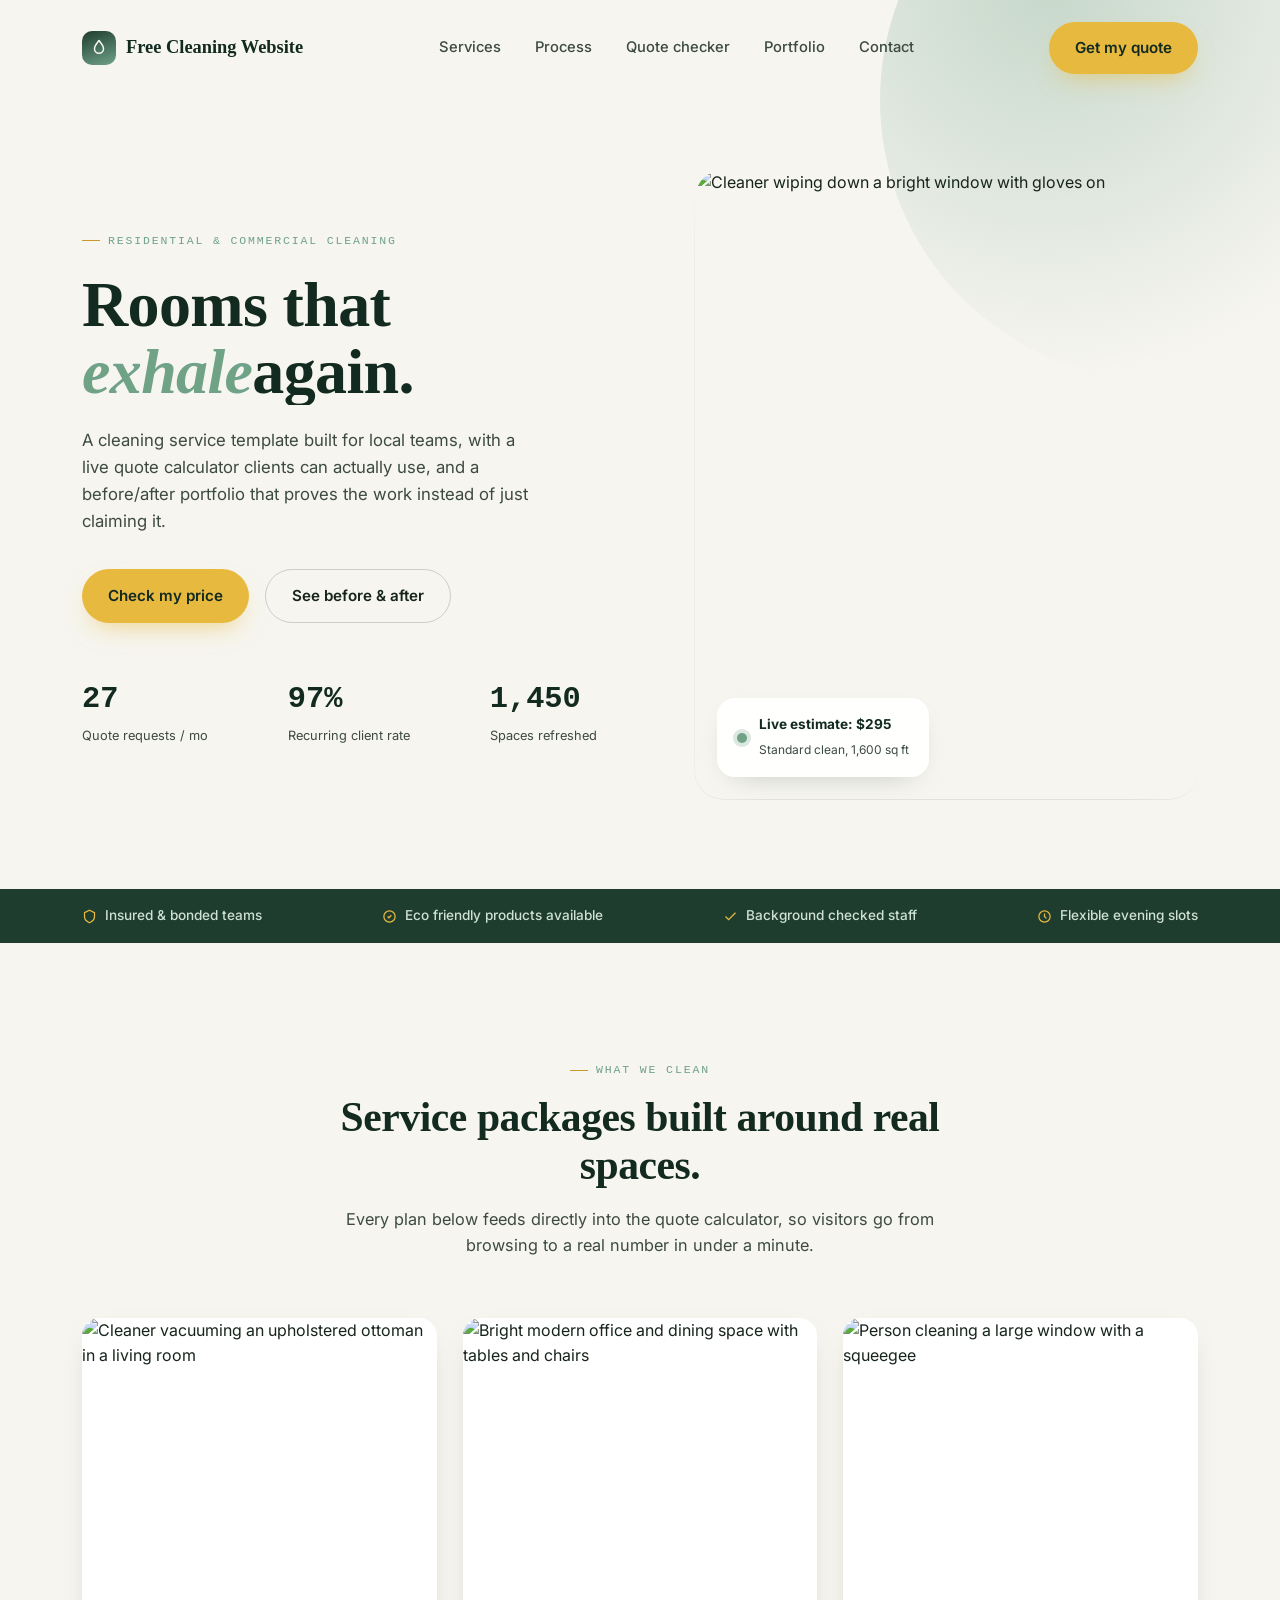
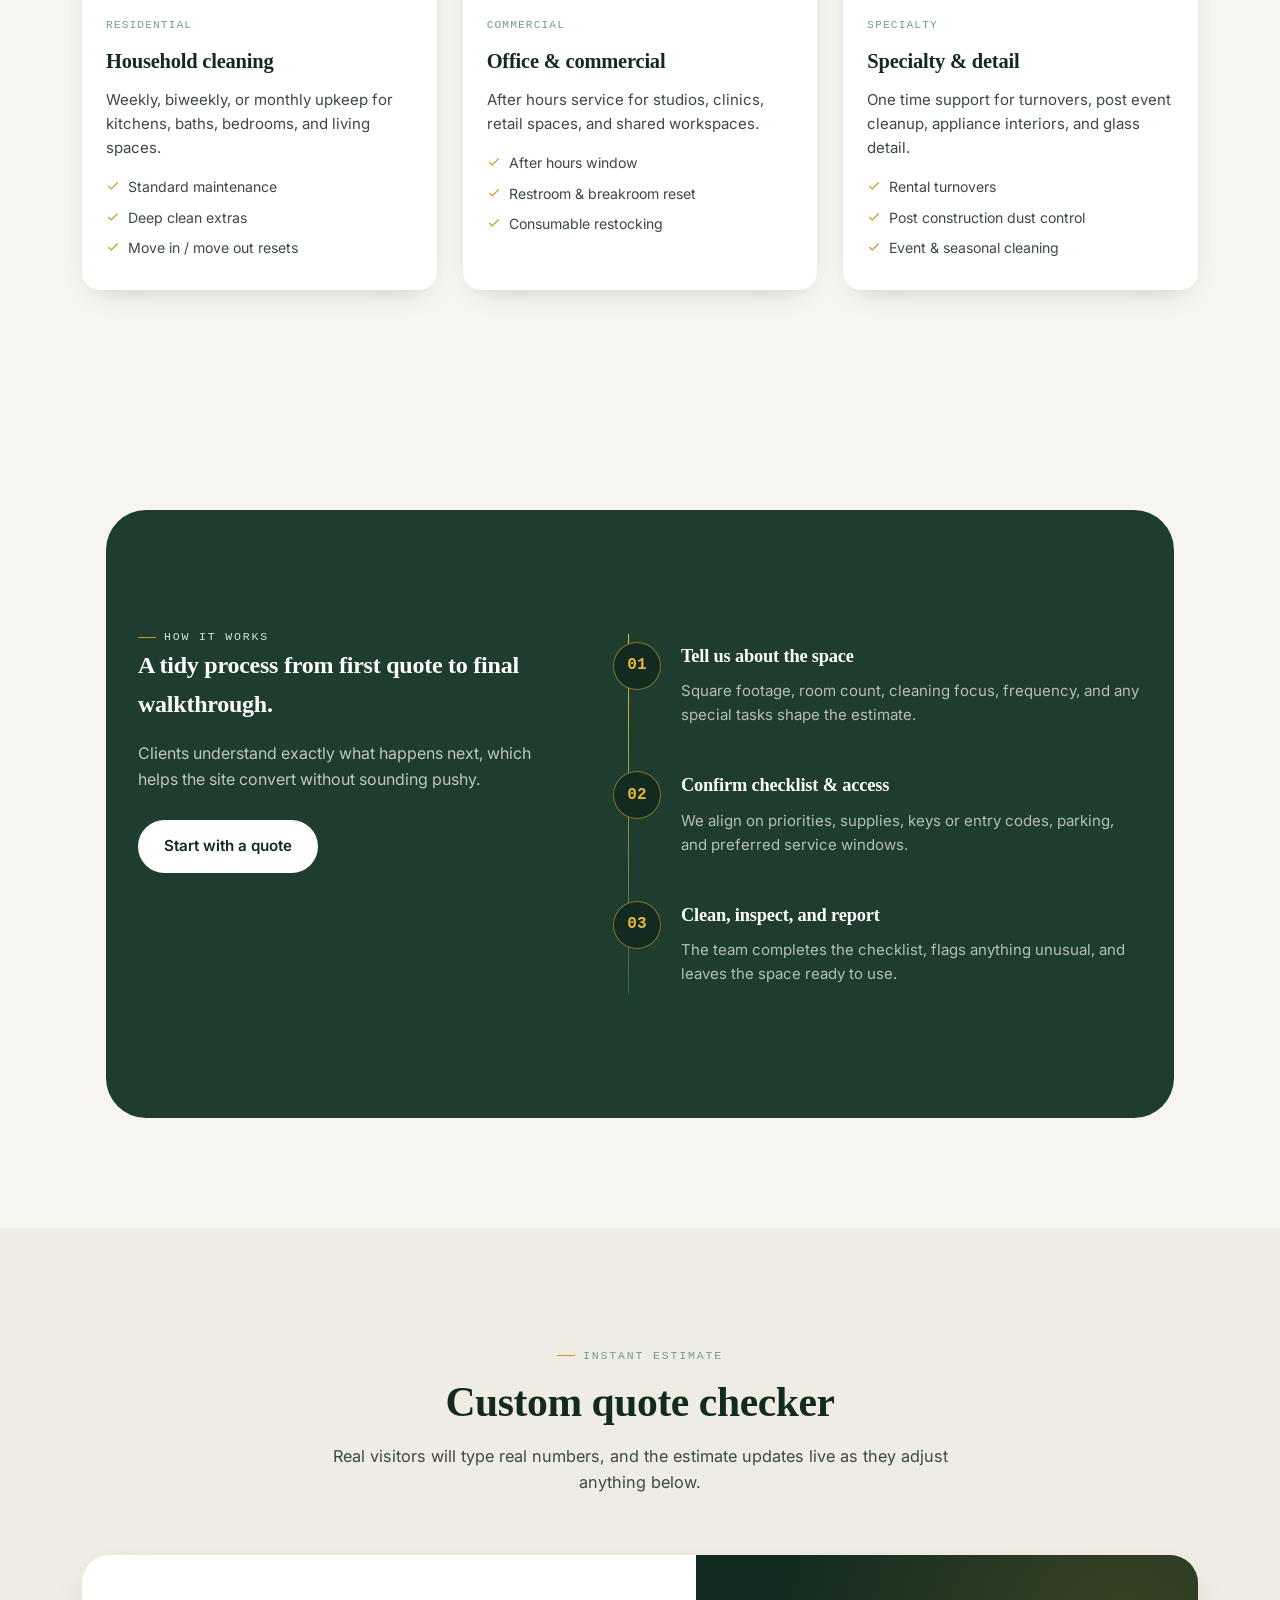
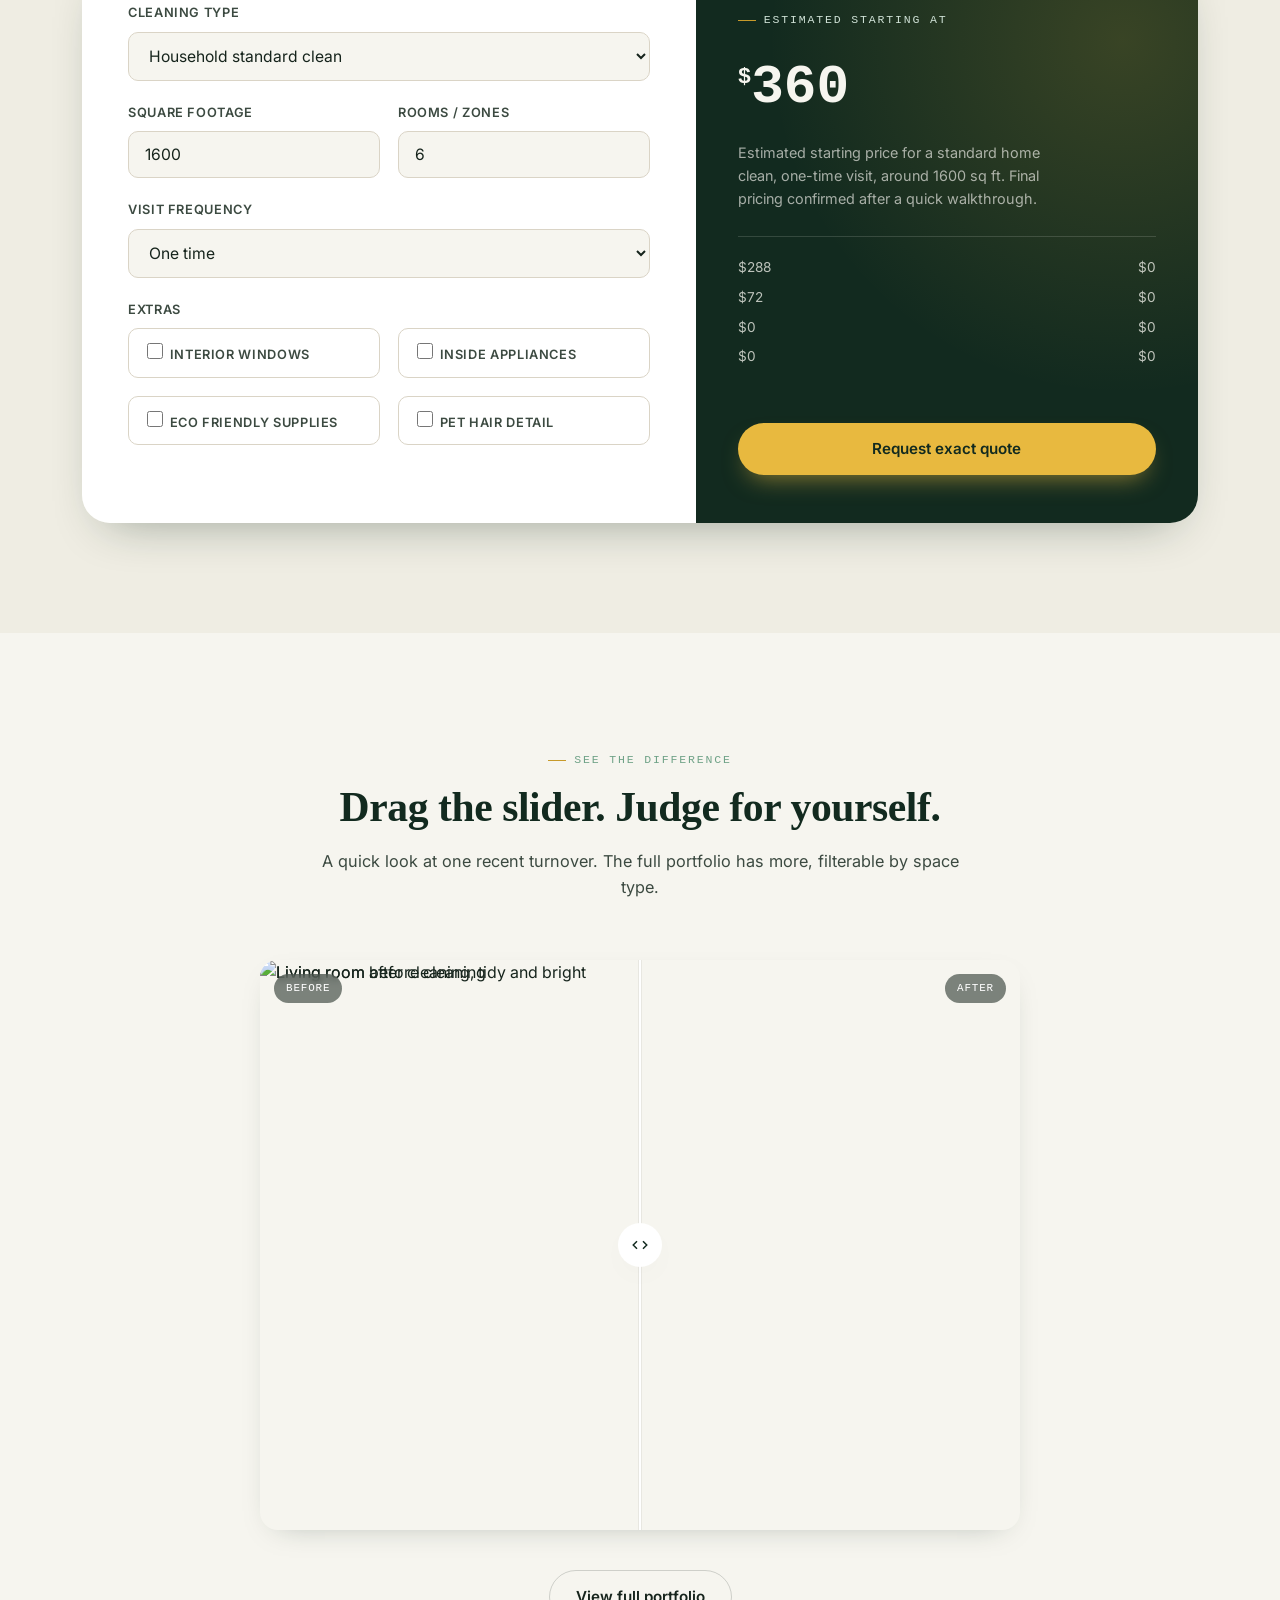
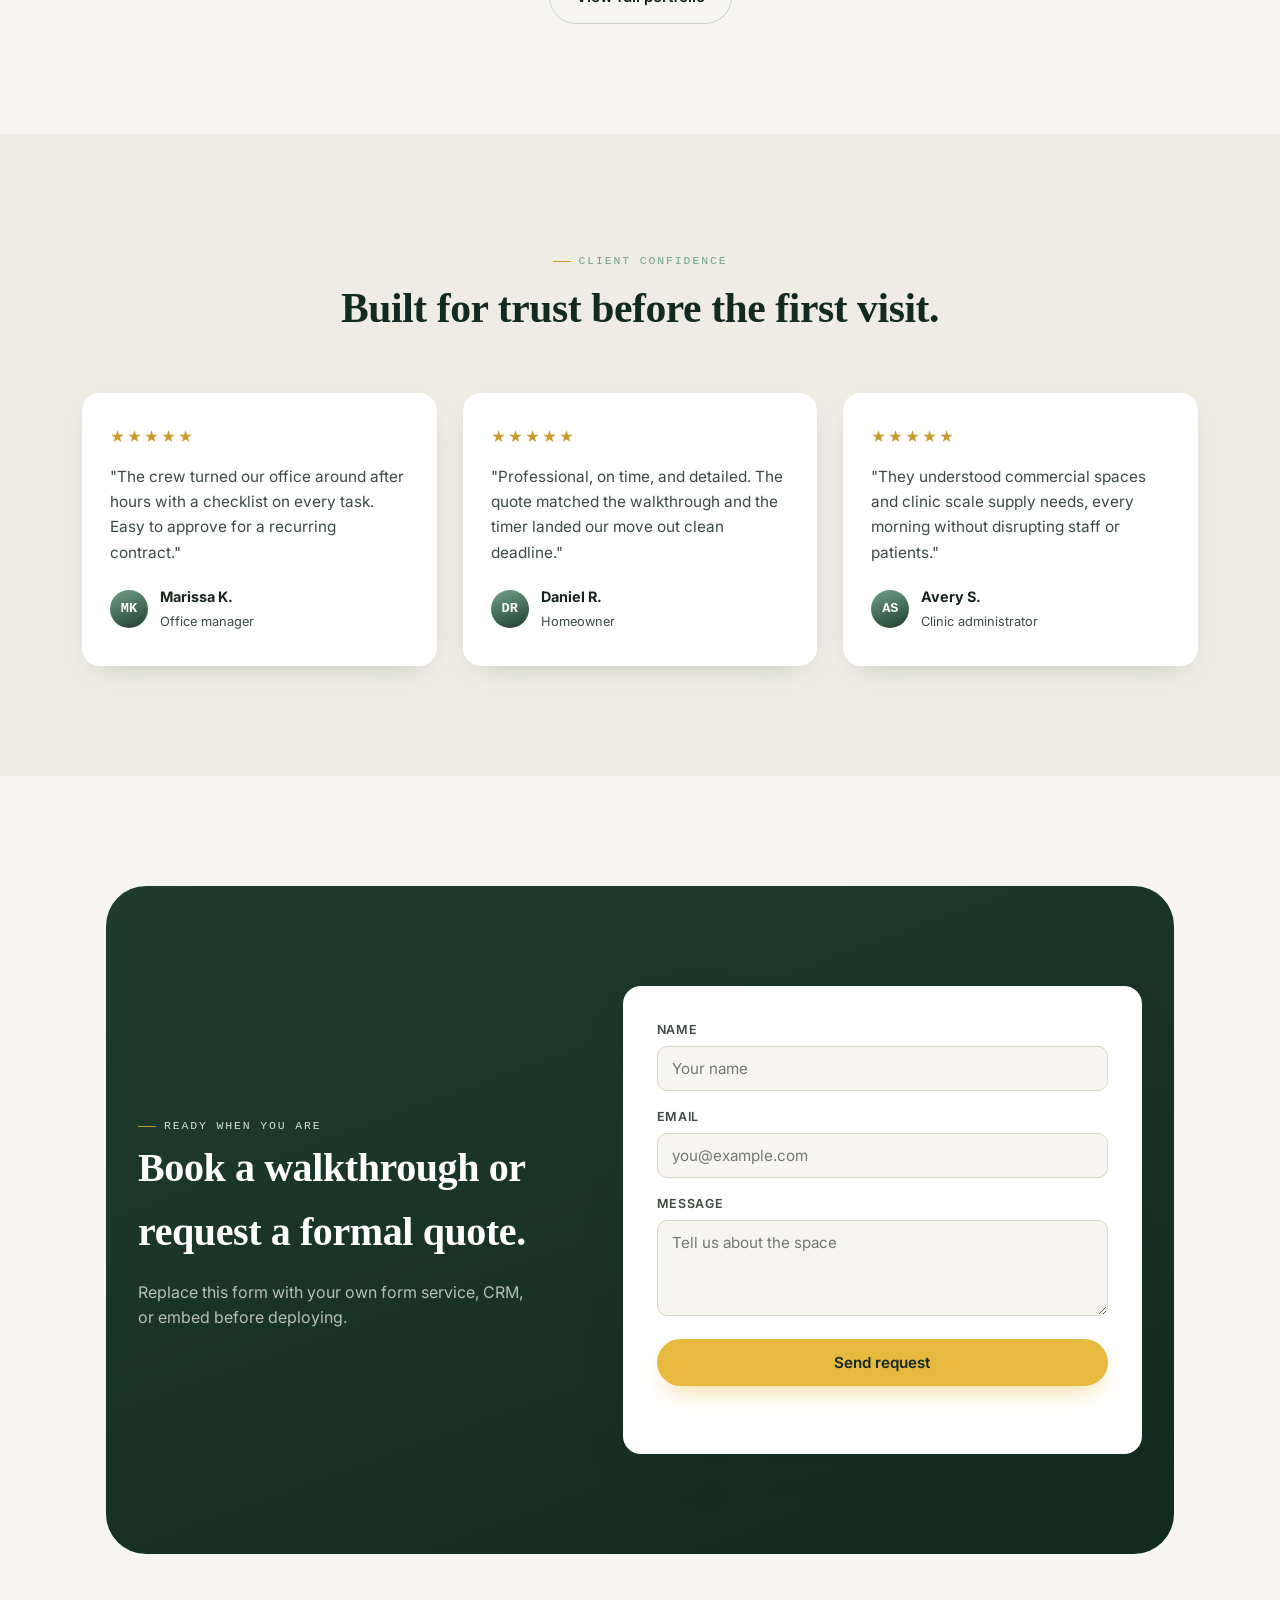
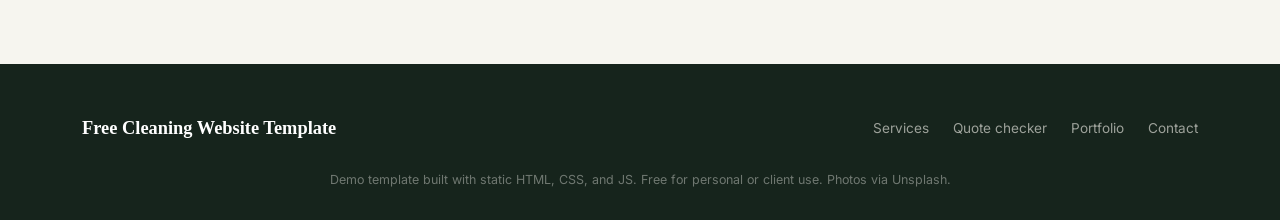
==== commit 593d5416: "Update index.html" ====
--- a/index.html
+++ b/index.html
@@ -3,11 +3,11 @@
 <head>
 <meta charset="UTF-8">
 <meta name="viewport" content="width=device-width, initial-scale=1.0">
-<title>Free Cleaning Website — Home &amp; Office Cleaning Template</title>
-<meta name="description" content="A polished cleaning service template with a live custom quote calculator, before/after portfolio slider, and scroll animations — built for local cleaning teams.">
+<title>Free Cleaning Website | Home and Office Cleaning Template</title>
+<meta name="description" content="A polished cleaning service template with a live custom quote calculator, before/after portfolio slider, and scroll animations. Built for local cleaning teams.">
 <link rel="preconnect" href="https://fonts.googleapis.com">
 <link rel="preconnect" href="https://fonts.gstatic.com" crossorigin>
-<link href="https://fonts.googleapis.com/css2?family=Fraunces:ital,opsz,wght@0,9..144,500;0,9..144,600;1,9..144,500&family=Inter:wght@400;500;600;700&family=Space+Mono:wght@400;700&display=swap" rel="stylesheet">
+<link href="https://fonts.googleapis.com/css2?family=Bitter:ital,wght@0,500;0,600;0,700;1,500&family=Inter:wght@400;500;600;700;800&display=swap" rel="stylesheet">
 <link rel="stylesheet" href="css/style.css">
 </head>
 <body>
@@ -52,7 +52,7 @@
         <span class="line1" style="display:block;overflow:hidden;"><span>Rooms that</span></span>
         <span class="line2" style="display:block;overflow:hidden;"><span class="accent">exhale</span><span> again.</span></span>
       </h1>
-      <p class="lede">A cleaning service template built for local teams — with a live quote calculator clients can actually use, and a before/after portfolio that proves the work instead of just claiming it.</p>
+      <p class="lede">A cleaning service template built for local teams, with a live quote calculator clients can actually use, and a before/after portfolio that proves the work instead of just claiming it.</p>
       <div class="hero-actions">
         <a href="index.html#quote" class="btn btn-primary">Check my price</a>
         <a href="portfolio.html" class="btn btn-ghost">See before &amp; after</a>
@@ -91,8 +91,8 @@
   <div class="container">
     <ul>
       <li><svg viewBox="0 0 24 24" fill="none" stroke="currentColor" stroke-width="2"><path d="M12 2l8 4v6c0 5-3.5 8-8 10-4.5-2-8-5-8-10V6z"/></svg> Insured &amp; bonded teams</li>
-      <li><svg viewBox="0 0 24 24" fill="none" stroke="currentColor" stroke-width="2"><circle cx="12" cy="12" r="9"/><path d="M9 12l2 2 4-4"/></svg> Eco-safe products available</li>
-      <li><svg viewBox="0 0 24 24" fill="none" stroke="currentColor" stroke-width="2"><path d="M20 6L9 17l-5-5"/></svg> Background-checked staff</li>
+      <li><svg viewBox="0 0 24 24" fill="none" stroke="currentColor" stroke-width="2"><circle cx="12" cy="12" r="9"/><path d="M9 12l2 2 4-4"/></svg> Eco friendly products available</li>
+      <li><svg viewBox="0 0 24 24" fill="none" stroke="currentColor" stroke-width="2"><path d="M20 6L9 17l-5-5"/></svg> Background checked staff</li>
       <li><svg viewBox="0 0 24 24" fill="none" stroke="currentColor" stroke-width="2"><circle cx="12" cy="12" r="9"/><path d="M12 7v5l3 3"/></svg> Flexible evening slots</li>
     </ul>
   </div>
@@ -112,11 +112,11 @@
         <div class="body">
           <span class="tag">Residential</span>
           <h3>Household cleaning</h3>
-          <p>Weekly, bi-weekly, or monthly upkeep for kitchens, baths, bedrooms, and living spaces.</p>
+          <p>Weekly, biweekly, or monthly upkeep for kitchens, baths, bedrooms, and living spaces.</p>
           <ul>
             <li><svg viewBox="0 0 24 24" fill="none" stroke="currentColor" stroke-width="2"><path d="M20 6L9 17l-5-5"/></svg> Standard maintenance</li>
-            <li><svg viewBox="0 0 24 24" fill="none" stroke="currentColor" stroke-width="2"><path d="M20 6L9 17l-5-5"/></svg> Deep-clean add-ons</li>
-            <li><svg viewBox="0 0 24 24" fill="none" stroke="currentColor" stroke-width="2"><path d="M20 6L9 17l-5-5"/></svg> Move-in / move-out resets</li>
+            <li><svg viewBox="0 0 24 24" fill="none" stroke="currentColor" stroke-width="2"><path d="M20 6L9 17l-5-5"/></svg> Deep clean extras</li>
+            <li><svg viewBox="0 0 24 24" fill="none" stroke="currentColor" stroke-width="2"><path d="M20 6L9 17l-5-5"/></svg> Move in / move out resets</li>
           </ul>
         </div>
       </div>
@@ -125,9 +125,9 @@
         <div class="body">
           <span class="tag">Commercial</span>
           <h3>Office &amp; commercial</h3>
-          <p>After-hours service for studios, clinics, retail spaces, and shared workspaces.</p>
+          <p>After hours service for studios, clinics, retail spaces, and shared workspaces.</p>
           <ul>
-            <li><svg viewBox="0 0 24 24" fill="none" stroke="currentColor" stroke-width="2"><path d="M20 6L9 17l-5-5"/></svg> After-hours window</li>
+            <li><svg viewBox="0 0 24 24" fill="none" stroke="currentColor" stroke-width="2"><path d="M20 6L9 17l-5-5"/></svg> After hours window</li>
             <li><svg viewBox="0 0 24 24" fill="none" stroke="currentColor" stroke-width="2"><path d="M20 6L9 17l-5-5"/></svg> Restroom &amp; breakroom reset</li>
             <li><svg viewBox="0 0 24 24" fill="none" stroke="currentColor" stroke-width="2"><path d="M20 6L9 17l-5-5"/></svg> Consumable restocking</li>
           </ul>
@@ -138,10 +138,10 @@
         <div class="body">
           <span class="tag">Specialty</span>
           <h3>Specialty &amp; detail</h3>
-          <p>One-time support for turnovers, post-event cleanup, appliance interiors, and glass detail.</p>
+          <p>One time support for turnovers, post event cleanup, appliance interiors, and glass detail.</p>
           <ul>
             <li><svg viewBox="0 0 24 24" fill="none" stroke="currentColor" stroke-width="2"><path d="M20 6L9 17l-5-5"/></svg> Rental turnovers</li>
-            <li><svg viewBox="0 0 24 24" fill="none" stroke="currentColor" stroke-width="2"><path d="M20 6L9 17l-5-5"/></svg> Post-construction dust control</li>
+            <li><svg viewBox="0 0 24 24" fill="none" stroke="currentColor" stroke-width="2"><path d="M20 6L9 17l-5-5"/></svg> Post construction dust control</li>
             <li><svg viewBox="0 0 24 24" fill="none" stroke="currentColor" stroke-width="2"><path d="M20 6L9 17l-5-5"/></svg> Event &amp; seasonal cleaning</li>
           </ul>
         </div>
@@ -195,7 +195,7 @@
     <div class="section-head reveal">
       <span class="eyebrow">Instant estimate</span>
       <h2>Custom quote checker</h2>
-      <p>Real visitors will type real numbers — the estimate updates live as they adjust anything below.</p>
+      <p>Real visitors will type real numbers, and the estimate updates live as they adjust anything below.</p>
     </div>
     <div class="quote-panel reveal">
       <form id="quote-form" class="quote-form" onsubmit="return false;">
@@ -204,7 +204,7 @@
           <select id="q-type">
             <option value="standard">Household standard clean</option>
             <option value="deep">Deep clean</option>
-            <option value="moveout">Move-in / move-out clean</option>
+            <option value="moveout">Move in / move out clean</option>
             <option value="office">Office / commercial clean</option>
           </select>
         </div>
@@ -221,31 +221,33 @@
         <div class="field">
           <label for="q-freq">Visit frequency</label>
           <select id="q-freq">
-            <option value="once">One-time</option>
+            <option value="once">One time</option>
             <option value="weekly">Weekly</option>
-            <option value="biweekly">Bi-weekly</option>
+            <option value="biweekly">Biweekly</option>
             <option value="monthly">Monthly</option>
           </select>
         </div>
         <div class="field">
-          <label>Add-ons</label>
+          <label>Extras</label>
           <div class="addons">
             <label class="addon-toggle"><input type="checkbox" class="q-addon" value="windows"> Interior windows</label>
             <label class="addon-toggle"><input type="checkbox" class="q-addon" value="appliances"> Inside appliances</label>
-            <label class="addon-toggle"><input type="checkbox" class="q-addon" value="eco"> Eco-preferred supplies</label>
+            <label class="addon-toggle"><input type="checkbox" class="q-addon" value="eco"> Eco friendly supplies</label>
             <label class="addon-toggle"><input type="checkbox" class="q-addon" value="pet"> Pet hair detail</label>
           </div>
         </div>
       </form>
       <div class="quote-result">
-        <span class="savings-badge" id="q-savings"></span>
-        <span class="eyebrow">Estimated starting at</span>
+        <div class="head-row">
+          <span class="eyebrow">Estimated starting at</span>
+          <span class="savings-badge" id="q-savings"></span>
+        </div>
         <div class="price"><sup>$</sup><span id="q-price">0</span></div>
         <p class="price-note" id="q-note"></p>
         <div class="breakdown">
           <div id="b-base"><span>Base area</span><span>$0</span></div>
           <div id="b-rooms"><span>Rooms / zones</span><span>$0</span></div>
-          <div id="b-addons"><span>Add-ons</span><span>$0</span></div>
+          <div id="b-addons"><span>Extras</span><span>$0</span></div>
           <div id="b-discount"><span>Frequency discount</span><span>$0</span></div>
         </div>
         <a href="index.html#contact" class="btn btn-primary btn-block">Request exact quote</a>
@@ -260,7 +262,7 @@
     <div class="section-head reveal">
       <span class="eyebrow">See the difference</span>
       <h2>Drag the slider. Judge for yourself.</h2>
-      <p>A quick look at one recent turnover — the full portfolio has more, filterable by space type.</p>
+      <p>A quick look at one recent turnover. The full portfolio has more, filterable by space type.</p>
     </div>
     <div class="reveal" style="max-width:760px;margin:0 auto;">
       <div class="compare">
@@ -296,12 +298,12 @@
       </div>
       <div class="testimonial-card">
         <div class="stars">★★★★★</div>
-        <p class="quote-text">"Professional, on time, and detailed. The quote matched the walkthrough and the timer landed our move-out clean deadline."</p>
+        <p class="quote-text">"Professional, on time, and detailed. The quote matched the walkthrough and the timer landed our move out clean deadline."</p>
         <div class="person"><div class="avatar">DR</div><div><strong>Daniel R.</strong><span>Homeowner</span></div></div>
       </div>
       <div class="testimonial-card">
         <div class="stars">★★★★★</div>
-        <p class="quote-text">"They understood commercial spaces and clinic-scale supply needs — every morning without disrupting staff or patients."</p>
+        <p class="quote-text">"They understood commercial spaces and clinic scale supply needs, every morning without disrupting staff or patients."</p>
         <div class="person"><div class="avatar">AS</div><div><strong>Avery S.</strong><span>Clinic administrator</span></div></div>
       </div>
     </div>
@@ -343,7 +345,7 @@
 
 <footer>
   <div class="container">
-    <span class="brand">Free Cleaning Website — Template</span>
+    <span class="brand">Free Cleaning Website Template</span>
     <div class="foot-links">
       <a href="index.html#services">Services</a>
       <a href="index.html#quote">Quote checker</a>
@@ -351,7 +353,7 @@
       <a href="index.html#contact">Contact</a>
     </div>
   </div>
-  <p class="foot-bottom">Demo template built with static HTML/CSS/JS — free for personal or client use. Photos via Unsplash.</p>
+  <p class="foot-bottom">Demo template built with static HTML, CSS, and JS. Free for personal or client use. Photos via Unsplash.</p>
 </footer>
 
 <script src="js/main.js"></script>
--- a/css/style.css
+++ b/css/style.css
@@ -0,0 +1,1350 @@
+:root {
+  --porcelain: #f6f5ef;
+  --porcelain-dim: #efede3;
+  --ink: #16241c;
+  --ink-soft: #3c4a41;
+  --pine: #1f3d2e;
+  --pine-dark: #122a1f;
+  --meadow: #6fa287;
+  --meadow-light: #cfe1d6;
+  --citrine: #e8b93f;
+  --citrine-dark: #c79a2a;
+  --line: #dad4c6;
+  --white: #ffffff;
+  --shadow: 0 20px 50px -25px rgba(18, 42, 31, 0.45);
+  --shadow-soft: 0 10px 30px -18px rgba(18, 42, 31, 0.35);
+  --radius-lg: 28px;
+  --radius-md: 18px;
+  --radius-sm: 10px;
+  --ease: cubic-bezier(0.22, 0.68, 0.32, 1);
+}
+
+*,
+*::before,
+*::after {
+  box-sizing: border-box;
+}
+html {
+  scroll-behavior: smooth;
+}
+@media (prefers-reduced-motion: reduce) {
+  html {
+    scroll-behavior: auto;
+  }
+  *,
+  *::before,
+  *::after {
+    animation-duration: 0.001ms !important;
+    animation-iteration-count: 1 !important;
+    transition-duration: 0.001ms !important;
+    scroll-behavior: auto !important;
+  }
+}
+
+body {
+  margin: 0;
+  background: var(--porcelain);
+  color: var(--ink);
+  font-family: "Inter", system-ui, sans-serif;
+  font-size: 16px;
+  line-height: 1.6;
+  -webkit-font-smoothing: antialiased;
+}
+
+h1,
+h2,
+h3,
+h4 {
+  font-family: "Fraunces", serif;
+  font-weight: 600;
+  letter-spacing: -0.01em;
+  margin: 0;
+  color: var(--pine-dark);
+}
+
+p {
+  margin: 0;
+}
+a {
+  color: inherit;
+  text-decoration: none;
+}
+img {
+  max-width: 100%;
+  display: block;
+}
+button {
+  font-family: inherit;
+  cursor: pointer;
+  border: none;
+  background: none;
+  color: inherit;
+}
+ul {
+  margin: 0;
+  padding: 0;
+  list-style: none;
+}
+
+.eyebrow {
+  font-family: "Space Mono", monospace;
+  font-size: 0.72rem;
+  letter-spacing: 0.16em;
+  text-transform: uppercase;
+  color: var(--meadow);
+  display: inline-flex;
+  align-items: center;
+  gap: 8px;
+}
+.eyebrow::before {
+  content: "";
+  width: 18px;
+  height: 1px;
+  background: var(--citrine-dark);
+  display: inline-block;
+}
+
+.container {
+  max-width: 1180px;
+  margin: 0 auto;
+  padding: 0 32px;
+}
+
+/* Buttons */
+.btn {
+  display: inline-flex;
+  align-items: center;
+  justify-content: center;
+  gap: 8px;
+  padding: 14px 26px;
+  border-radius: 100px;
+  font-weight: 600;
+  font-size: 0.95rem;
+  transition:
+    transform 0.35s var(--ease),
+    box-shadow 0.35s var(--ease),
+    background 0.3s ease;
+  white-space: nowrap;
+}
+.btn-primary {
+  background: var(--citrine);
+  color: var(--pine-dark);
+  box-shadow: 0 12px 24px -10px rgba(232, 185, 63, 0.6);
+}
+.btn-primary:hover {
+  transform: translateY(-3px);
+  box-shadow: 0 18px 30px -10px rgba(232, 185, 63, 0.7);
+}
+.btn-ghost {
+  background: transparent;
+  border: 1.5px solid rgba(22, 36, 28, 0.18);
+  color: var(--ink);
+}
+.btn-ghost:hover {
+  border-color: var(--pine);
+  background: rgba(31, 61, 46, 0.06);
+  transform: translateY(-3px);
+}
+.btn-light {
+  background: var(--white);
+  color: var(--pine-dark);
+}
+.btn-light:hover {
+  transform: translateY(-3px);
+  box-shadow: var(--shadow-soft);
+}
+.btn-block {
+  width: 100%;
+}
+
+/*  Nav */
+.nav {
+  position: fixed;
+  top: 0;
+  left: 0;
+  right: 0;
+  z-index: 100;
+  padding: 22px 0;
+  transition:
+    padding 0.4s var(--ease),
+    background 0.4s var(--ease),
+    box-shadow 0.4s var(--ease);
+}
+.nav.scrolled {
+  padding: 12px 0;
+  background: rgba(246, 245, 239, 0.86);
+  backdrop-filter: blur(14px);
+  box-shadow: 0 1px 0 rgba(22, 36, 28, 0.08);
+}
+.nav .container {
+  display: flex;
+  align-items: center;
+  justify-content: space-between;
+}
+.brand {
+  display: flex;
+  align-items: center;
+  gap: 10px;
+  font-family: "Fraunces", serif;
+  font-weight: 600;
+  font-size: 1.15rem;
+  color: var(--pine-dark);
+}
+.brand-mark {
+  width: 34px;
+  height: 34px;
+  border-radius: 10px;
+  background: linear-gradient(160deg, var(--pine) 0%, var(--meadow) 100%);
+  position: relative;
+  flex-shrink: 0;
+  display: flex;
+  align-items: center;
+  justify-content: center;
+}
+.brand-mark svg {
+  width: 18px;
+  height: 18px;
+}
+.nav-links {
+  display: flex;
+  align-items: center;
+  gap: 34px;
+}
+.nav-links a {
+  font-size: 0.92rem;
+  font-weight: 500;
+  color: var(--ink-soft);
+  position: relative;
+  padding: 4px 0;
+  transition: color 0.25s ease;
+}
+.nav-links a::after {
+  content: "";
+  position: absolute;
+  left: 0;
+  bottom: 0;
+  height: 1.5px;
+  width: 0;
+  background: var(--citrine-dark);
+  transition: width 0.3s var(--ease);
+}
+.nav-links a:hover {
+  color: var(--ink);
+}
+.nav-links a:hover::after {
+  width: 100%;
+}
+.nav-links a.active {
+  color: var(--pine-dark);
+  font-weight: 600;
+}
+.nav-cta {
+  display: flex;
+  align-items: center;
+  gap: 14px;
+}
+.nav-toggle {
+  display: none;
+  width: 42px;
+  height: 42px;
+  border-radius: 10px;
+  align-items: center;
+  justify-content: center;
+  background: rgba(22, 36, 28, 0.06);
+}
+.nav-toggle span,
+.nav-toggle span::before,
+.nav-toggle span::after {
+  content: "";
+  display: block;
+  width: 18px;
+  height: 2px;
+  background: var(--ink);
+  position: relative;
+  transition:
+    transform 0.3s ease,
+    opacity 0.3s ease;
+}
+.nav-toggle span::before {
+  position: absolute;
+  top: -6px;
+}
+.nav-toggle span::after {
+  position: absolute;
+  top: 6px;
+}
+.nav-toggle.open span {
+  background: transparent;
+}
+.nav-toggle.open span::before {
+  transform: translateY(6px) rotate(45deg);
+}
+.nav-toggle.open span::after {
+  transform: translateY(-6px) rotate(-45deg);
+}
+
+.mobile-menu {
+  position: fixed;
+  inset: 0;
+  z-index: 99;
+  background: var(--pine-dark);
+  display: flex;
+  flex-direction: column;
+  align-items: center;
+  justify-content: center;
+  gap: 28px;
+  transform: translateY(-100%);
+  transition: transform 0.5s var(--ease);
+}
+.mobile-menu.open {
+  transform: translateY(0);
+}
+.mobile-menu a {
+  font-family: "Fraunces", serif;
+  font-size: 1.8rem;
+  color: var(--porcelain);
+}
+.mobile-menu .btn {
+  margin-top: 10px;
+}
+
+/* Hero */
+.hero {
+  position: relative;
+  padding: 170px 0 90px;
+  overflow: hidden;
+  background: var(--porcelain);
+}
+.hero::before {
+  content: "";
+  position: absolute;
+  top: -180px;
+  right: -160px;
+  width: 560px;
+  height: 560px;
+  border-radius: 50%;
+  background: radial-gradient(
+    circle at 30% 30%,
+    rgba(111, 162, 135, 0.35),
+    transparent 70%
+  );
+  z-index: 0;
+}
+.hero-grid {
+  position: relative;
+  z-index: 1;
+  display: grid;
+  grid-template-columns: 1.05fr 0.95fr;
+  gap: 56px;
+  align-items: center;
+}
+.hero-copy .eyebrow {
+  margin-bottom: 22px;
+}
+.hero-copy h1 {
+  font-size: clamp(2.6rem, 5vw, 4rem);
+  line-height: 1.04;
+  overflow: hidden;
+}
+.hero-copy h1 span {
+  display: inline-block;
+  transform: translateY(110%);
+  opacity: 0;
+  animation: riseIn 0.9s var(--ease) forwards;
+}
+.hero-copy h1 .line1 {
+  animation-delay: 0.05s;
+}
+.hero-copy h1 .line2 {
+  animation-delay: 0.18s;
+}
+.hero-copy h1 .accent {
+  color: var(--meadow);
+  font-style: italic;
+}
+@keyframes riseIn {
+  to {
+    transform: translateY(0);
+    opacity: 1;
+  }
+}
+
+.hero-copy p.lede {
+  margin-top: 22px;
+  max-width: 460px;
+  color: var(--ink-soft);
+  font-size: 1.05rem;
+  opacity: 0;
+  animation: fadeUp 0.8s var(--ease) forwards;
+  animation-delay: 0.5s;
+}
+.hero-actions {
+  display: flex;
+  gap: 16px;
+  margin-top: 34px;
+  opacity: 0;
+  animation: fadeUp 0.8s var(--ease) forwards;
+  animation-delay: 0.65s;
+}
+@keyframes fadeUp {
+  from {
+    opacity: 0;
+    transform: translateY(16px);
+  }
+  to {
+    opacity: 1;
+    transform: translateY(0);
+  }
+}
+
+.hero-stats {
+  margin-top: 52px;
+  display: grid;
+  grid-template-columns: repeat(3, auto);
+  gap: 38px;
+  opacity: 0;
+  animation: fadeUp 0.8s var(--ease) forwards;
+  animation-delay: 0.8s;
+}
+.hero-stats .stat-num {
+  font-family: "Space Mono", monospace;
+  font-size: 1.9rem;
+  font-weight: 700;
+  color: var(--pine-dark);
+}
+.hero-stats .stat-label {
+  font-size: 0.8rem;
+  color: var(--ink-soft);
+  margin-top: 2px;
+}
+
+.hero-visual {
+  position: relative;
+  border-radius: var(--radius-lg);
+  overflow: hidden;
+  aspect-ratio: 4/5;
+  box-shadow: var(--shadow);
+  clip-path: inset(0 0 0 0 round var(--radius-lg));
+}
+.hero-visual img {
+  width: 100%;
+  height: 100%;
+  object-fit: cover;
+  transform: scale(1.08);
+  animation: heroReveal 1.4s var(--ease) forwards;
+}
+@keyframes heroReveal {
+  from {
+    clip-path: inset(0 0 100% 0);
+    transform: scale(1.08);
+  }
+  to {
+    clip-path: inset(0 0 0% 0);
+    transform: scale(1);
+  }
+}
+.hero-visual .float-card {
+  position: absolute;
+  left: 22px;
+  bottom: 22px;
+  background: rgba(255, 255, 255, 0.92);
+  backdrop-filter: blur(6px);
+  border-radius: var(--radius-md);
+  padding: 16px 20px;
+  display: flex;
+  align-items: center;
+  gap: 12px;
+  box-shadow: var(--shadow-soft);
+  animation:
+    floatCard 5s ease-in-out infinite,
+    fadeUp 0.8s var(--ease) forwards;
+  animation-delay: 0s, 1s;
+  opacity: 0;
+}
+@keyframes floatCard {
+  0%,
+  100% {
+    transform: translateY(0);
+  }
+  50% {
+    transform: translateY(-8px);
+  }
+}
+.float-card .dot {
+  width: 10px;
+  height: 10px;
+  border-radius: 50%;
+  background: var(--meadow);
+  box-shadow: 0 0 0 4px rgba(111, 162, 135, 0.25);
+  animation: pulse 2s ease-in-out infinite;
+}
+@keyframes pulse {
+  0%,
+  100% {
+    transform: scale(1);
+  }
+  50% {
+    transform: scale(1.25);
+  }
+}
+.float-card strong {
+  display: block;
+  font-size: 0.85rem;
+  color: var(--pine-dark);
+}
+.float-card span {
+  font-size: 0.75rem;
+  color: var(--ink-soft);
+}
+
+.sparkle {
+  position: absolute;
+  color: var(--citrine);
+  animation: sparkle 2.4s ease-in-out infinite;
+  opacity: 0;
+}
+@keyframes sparkle {
+  0%,
+  100% {
+    opacity: 0;
+    transform: scale(0.5) rotate(0deg);
+  }
+  50% {
+    opacity: 1;
+    transform: scale(1) rotate(20deg);
+  }
+}
+
+/* trust strip */
+.trust-strip {
+  background: var(--pine);
+  color: var(--meadow-light);
+  padding: 16px 0;
+}
+.trust-strip ul {
+  display: flex;
+  justify-content: space-between;
+  flex-wrap: wrap;
+  gap: 14px;
+  font-size: 0.85rem;
+  font-weight: 500;
+}
+.trust-strip li {
+  display: flex;
+  align-items: center;
+  gap: 8px;
+}
+.trust-strip svg {
+  width: 15px;
+  height: 15px;
+  flex-shrink: 0;
+  color: var(--citrine);
+}
+
+/* Section basics */
+section {
+  padding: 110px 0;
+}
+.section-head {
+  max-width: 640px;
+  margin: 0 auto 60px;
+  text-align: center;
+}
+.section-head h2 {
+  font-size: clamp(1.9rem, 3.4vw, 2.6rem);
+  margin-top: 14px;
+  line-height: 1.15;
+}
+.section-head p {
+  margin-top: 16px;
+  color: var(--ink-soft);
+  font-size: 1.02rem;
+}
+
+.reveal {
+  opacity: 0;
+  transform: translateY(28px);
+  transition:
+    opacity 0.8s var(--ease),
+    transform 0.8s var(--ease);
+}
+.reveal.in-view {
+  opacity: 1;
+  transform: translateY(0);
+}
+.reveal-stagger > * {
+  opacity: 0;
+  transform: translateY(28px);
+  transition:
+    opacity 0.7s var(--ease),
+    transform 0.7s var(--ease);
+}
+.reveal-stagger.in-view > * {
+  opacity: 1;
+  transform: translateY(0);
+}
+.reveal-stagger.in-view > *:nth-child(1) {
+  transition-delay: 0.05s;
+}
+.reveal-stagger.in-view > *:nth-child(2) {
+  transition-delay: 0.16s;
+}
+.reveal-stagger.in-view > *:nth-child(3) {
+  transition-delay: 0.27s;
+}
+.reveal-stagger.in-view > *:nth-child(4) {
+  transition-delay: 0.38s;
+}
+
+/* Services */
+.services-grid {
+  display: grid;
+  grid-template-columns: repeat(3, 1fr);
+  gap: 26px;
+}
+.service-card {
+  background: var(--white);
+  border-radius: var(--radius-md);
+  overflow: hidden;
+  box-shadow: var(--shadow-soft);
+  transition:
+    transform 0.5s var(--ease),
+    box-shadow 0.5s var(--ease);
+}
+.service-card:hover {
+  transform: translateY(-10px);
+  box-shadow: var(--shadow);
+}
+.service-card .thumb {
+  aspect-ratio: 4/3;
+  overflow: hidden;
+}
+.service-card .thumb img {
+  width: 100%;
+  height: 100%;
+  object-fit: cover;
+  transition: transform 0.7s var(--ease);
+}
+.service-card:hover .thumb img {
+  transform: scale(1.08);
+}
+.service-card .body {
+  padding: 26px 24px 30px;
+}
+.service-card .tag {
+  font-family: "Space Mono", monospace;
+  font-size: 0.7rem;
+  letter-spacing: 0.1em;
+  text-transform: uppercase;
+  color: var(--meadow);
+}
+.service-card h3 {
+  font-size: 1.28rem;
+  margin-top: 10px;
+}
+.service-card p {
+  color: var(--ink-soft);
+  font-size: 0.94rem;
+  margin-top: 10px;
+}
+.service-card ul {
+  margin-top: 16px;
+  display: flex;
+  flex-direction: column;
+  gap: 8px;
+}
+.service-card li {
+  font-size: 0.88rem;
+  color: var(--ink-soft);
+  display: flex;
+  align-items: flex-start;
+  gap: 8px;
+}
+.service-card li svg {
+  width: 14px;
+  height: 14px;
+  flex-shrink: 0;
+  margin-top: 3px;
+  color: var(--citrine-dark);
+}
+
+/* Process (root-line signature) */
+.process {
+  background: var(--pine);
+  color: var(--porcelain);
+  border-radius: 40px;
+  margin: 0 24px;
+}
+.process .container {
+  padding-top: 0;
+  padding-bottom: 0;
+}
+.process-inner {
+  padding: 110px 32px;
+}
+.process-grid {
+  display: grid;
+  grid-template-columns: 0.85fr 1.15fr;
+  gap: 70px;
+  align-items: start;
+}
+.process-grid h2 {
+  color: var(--white);
+}
+.process-grid .section-tag {
+  color: var(--meadow-light);
+}
+.process-grid p.lede {
+  color: rgba(246, 245, 239, 0.75);
+  margin-top: 18px;
+  max-width: 420px;
+}
+.process-steps {
+  position: relative;
+  padding-left: 8px;
+}
+.process-steps::before {
+  content: "";
+  position: absolute;
+  left: 23px;
+  top: 14px;
+  bottom: 14px;
+  width: 1.5px;
+  background: linear-gradient(
+    to bottom,
+    var(--citrine) 0%,
+    rgba(111, 162, 135, 0.4) 100%
+  );
+}
+.process-step {
+  display: grid;
+  grid-template-columns: 48px 1fr;
+  gap: 20px;
+  padding: 22px 0;
+}
+.step-node {
+  width: 48px;
+  height: 48px;
+  border-radius: 50%;
+  background: var(--pine-dark);
+  border: 1.5px solid rgba(232, 185, 63, 0.5);
+  display: flex;
+  align-items: center;
+  justify-content: center;
+  font-family: "Space Mono", monospace;
+  font-weight: 700;
+  color: var(--citrine);
+  position: relative;
+  z-index: 1;
+  flex-shrink: 0;
+  transition:
+    transform 0.4s var(--ease),
+    background 0.4s ease;
+}
+.process-step:hover .step-node {
+  transform: scale(1.1);
+  background: var(--citrine);
+  color: var(--pine-dark);
+}
+.process-step h4 {
+  color: var(--white);
+  font-size: 1.15rem;
+  margin-bottom: 8px;
+}
+.process-step p {
+  color: rgba(246, 245, 239, 0.7);
+  font-size: 0.94rem;
+}
+
+/*  Quote calculator */
+.quote {
+  background: var(--porcelain-dim);
+}
+.quote-panel {
+  display: grid;
+  grid-template-columns: 1.1fr 0.9fr;
+  border-radius: var(--radius-lg);
+  overflow: hidden;
+  box-shadow: var(--shadow);
+}
+.quote-form {
+  background: var(--white);
+  padding: 48px 46px;
+}
+.quote-form .field {
+  margin-bottom: 22px;
+}
+.quote-form label {
+  display: block;
+  font-size: 0.8rem;
+  font-weight: 600;
+  color: var(--ink-soft);
+  margin-bottom: 8px;
+  text-transform: uppercase;
+  letter-spacing: 0.05em;
+}
+.quote-form select,
+.quote-form input[type="number"] {
+  width: 100%;
+  padding: 13px 16px;
+  border-radius: var(--radius-sm);
+  border: 1.5px solid var(--line);
+  background: var(--porcelain);
+  font-family: "Inter", sans-serif;
+  font-size: 0.98rem;
+  color: var(--ink);
+  transition:
+    border-color 0.25s ease,
+    box-shadow 0.25s ease;
+}
+.quote-form select:focus,
+.quote-form input:focus {
+  outline: none;
+  border-color: var(--meadow);
+  box-shadow: 0 0 0 4px rgba(111, 162, 135, 0.18);
+}
+.field-row {
+  display: grid;
+  grid-template-columns: 1fr 1fr;
+  gap: 18px;
+}
+.addons {
+  display: grid;
+  grid-template-columns: 1fr 1fr;
+  gap: 10px 18px;
+}
+.addon-toggle {
+  display: flex;
+  align-items: center;
+  gap: 10px;
+  padding: 11px 14px;
+  border-radius: var(--radius-sm);
+  border: 1.5px solid var(--line);
+  cursor: pointer;
+  font-size: 0.88rem;
+  transition:
+    border-color 0.25s ease,
+    background 0.25s ease;
+}
+.addon-toggle:hover {
+  border-color: var(--meadow);
+}
+.addon-toggle input {
+  accent-color: var(--pine);
+  width: 16px;
+  height: 16px;
+}
+.addon-toggle.checked {
+  border-color: var(--meadow);
+  background: rgba(111, 162, 135, 0.08);
+}
+
+.quote-result {
+  background: var(--pine-dark);
+  color: var(--porcelain);
+  padding: 48px 42px;
+  display: flex;
+  flex-direction: column;
+  position: relative;
+  overflow: hidden;
+}
+.quote-result::before {
+  content: "";
+  position: absolute;
+  inset: 0;
+  background: radial-gradient(
+    circle at 85% 15%,
+    rgba(232, 185, 63, 0.18),
+    transparent 55%
+  );
+}
+.quote-result .eyebrow {
+  color: var(--meadow-light);
+  position: relative;
+}
+.quote-result .price {
+  font-family: "Space Mono", monospace;
+  font-weight: 700;
+  font-size: 3.4rem;
+  margin-top: 14px;
+  position: relative;
+  transition: opacity 0.25s ease;
+}
+.quote-result .price sup {
+  font-size: 1.4rem;
+  top: -1.4rem;
+}
+.quote-result .price-note {
+  color: rgba(246, 245, 239, 0.65);
+  font-size: 0.9rem;
+  margin-top: 10px;
+  position: relative;
+  max-width: 320px;
+}
+.quote-result .breakdown {
+  margin-top: 26px;
+  border-top: 1px solid rgba(246, 245, 239, 0.15);
+  padding-top: 20px;
+  font-size: 0.85rem;
+  color: rgba(246, 245, 239, 0.75);
+  display: flex;
+  flex-direction: column;
+  gap: 8px;
+  position: relative;
+}
+.quote-result .breakdown div {
+  display: flex;
+  justify-content: space-between;
+}
+.quote-result .btn {
+  margin-top: auto;
+  position: relative;
+}
+.quote-result .savings-badge {
+  position: absolute;
+  top: 36px;
+  right: 38px;
+  background: var(--citrine);
+  color: var(--pine-dark);
+  font-family: "Space Mono", monospace;
+  font-size: 0.72rem;
+  font-weight: 700;
+  padding: 6px 12px;
+  border-radius: 100px;
+  opacity: 0;
+  transform: scale(0.8);
+  transition:
+    opacity 0.3s ease,
+    transform 0.3s ease;
+}
+.quote-result .savings-badge.show {
+  opacity: 1;
+  transform: scale(1);
+}
+
+/* Before/After slider (signature component) */
+.compare {
+  position: relative;
+  aspect-ratio: 4/3;
+  border-radius: var(--radius-md);
+  overflow: hidden;
+  user-select: none;
+  box-shadow: var(--shadow-soft);
+  cursor: ew-resize;
+}
+.compare img {
+  position: absolute;
+  top: 0;
+  left: 0;
+  width: 100%;
+  height: 100%;
+  object-fit: cover;
+  pointer-events: none;
+}
+.compare .after-wrap {
+  position: absolute;
+  top: 0;
+  left: 0;
+  width: 100%;
+  height: 100%;
+  clip-path: inset(0 50% 0 0);
+  transition: clip-path 0.05s linear;
+}
+.compare .divider {
+  position: absolute;
+  top: 0;
+  bottom: 0;
+  left: 50%;
+  width: 2px;
+  background: var(--white);
+  transform: translateX(-1px);
+  box-shadow: 0 0 0 1px rgba(0, 0, 0, 0.06);
+}
+.compare .handle {
+  position: absolute;
+  top: 50%;
+  left: 50%;
+  width: 44px;
+  height: 44px;
+  border-radius: 50%;
+  background: var(--white);
+  transform: translate(-50%, -50%);
+  display: flex;
+  align-items: center;
+  justify-content: center;
+  box-shadow: var(--shadow-soft);
+  color: var(--pine-dark);
+}
+.compare .handle svg {
+  width: 18px;
+  height: 18px;
+}
+.compare .tag {
+  position: absolute;
+  top: 14px;
+  font-family: "Space Mono", monospace;
+  font-size: 0.68rem;
+  letter-spacing: 0.08em;
+  text-transform: uppercase;
+  padding: 6px 12px;
+  border-radius: 100px;
+  background: rgba(22, 36, 28, 0.55);
+  color: var(--white);
+  backdrop-filter: blur(4px);
+}
+.compare .tag.before-tag {
+  left: 14px;
+}
+.compare .tag.after-tag {
+  right: 14px;
+}
+.compare input[type="range"] {
+  position: absolute;
+  inset: 0;
+  width: 100%;
+  height: 100%;
+  opacity: 0;
+  cursor: ew-resize;
+  margin: 0;
+}
+
+/* Testimonials */
+.testimonials-grid {
+  display: grid;
+  grid-template-columns: repeat(3, 1fr);
+  gap: 26px;
+}
+.testimonial-card {
+  background: var(--white);
+  border-radius: var(--radius-md);
+  padding: 32px 28px;
+  box-shadow: var(--shadow-soft);
+  transition: transform 0.4s var(--ease);
+}
+.testimonial-card:hover {
+  transform: translateY(-6px);
+}
+.testimonial-card .stars {
+  color: var(--citrine-dark);
+  font-size: 0.9rem;
+  letter-spacing: 2px;
+}
+.testimonial-card p.quote-text {
+  margin-top: 16px;
+  color: var(--ink-soft);
+  font-size: 0.96rem;
+  line-height: 1.65;
+}
+.testimonial-card .person {
+  margin-top: 20px;
+  display: flex;
+  align-items: center;
+  gap: 12px;
+}
+.testimonial-card .avatar {
+  width: 38px;
+  height: 38px;
+  border-radius: 50%;
+  background: linear-gradient(160deg, var(--meadow), var(--pine));
+  color: var(--white);
+  display: flex;
+  align-items: center;
+  justify-content: center;
+  font-family: "Space Mono", monospace;
+  font-weight: 700;
+  font-size: 0.85rem;
+}
+.testimonial-card strong {
+  display: block;
+  font-size: 0.9rem;
+}
+.testimonial-card span {
+  font-size: 0.8rem;
+  color: var(--ink-soft);
+}
+
+/* CTA / contact */
+.cta-section {
+  background: linear-gradient(160deg, var(--pine) 0%, var(--pine-dark) 100%);
+  color: var(--porcelain);
+  border-radius: 40px;
+  margin: 0 24px;
+}
+.cta-section .container {
+  padding: 100px 32px;
+}
+.cta-grid {
+  display: grid;
+  grid-template-columns: 0.9fr 1.1fr;
+  gap: 60px;
+  align-items: center;
+}
+.cta-grid h2 {
+  color: var(--white);
+  font-size: clamp(1.9rem, 3.4vw, 2.5rem);
+}
+.cta-grid p {
+  color: rgba(246, 245, 239, 0.72);
+  margin-top: 16px;
+  max-width: 400px;
+}
+.contact-form {
+  background: var(--white);
+  border-radius: var(--radius-md);
+  padding: 34px;
+  box-shadow: var(--shadow);
+}
+.contact-form .field {
+  margin-bottom: 16px;
+}
+.contact-form label {
+  display: block;
+  font-size: 0.78rem;
+  font-weight: 600;
+  color: var(--ink-soft);
+  margin-bottom: 6px;
+  text-transform: uppercase;
+  letter-spacing: 0.05em;
+}
+.contact-form input,
+.contact-form textarea {
+  width: 100%;
+  padding: 12px 14px;
+  border-radius: var(--radius-sm);
+  border: 1.5px solid var(--line);
+  font-family: "Inter", sans-serif;
+  font-size: 0.95rem;
+  background: var(--porcelain);
+  color: var(--ink);
+  transition:
+    border-color 0.25s ease,
+    box-shadow 0.25s ease;
+}
+.contact-form input:focus,
+.contact-form textarea:focus {
+  outline: none;
+  border-color: var(--meadow);
+  box-shadow: 0 0 0 4px rgba(111, 162, 135, 0.18);
+}
+.contact-form textarea {
+  resize: vertical;
+  min-height: 96px;
+}
+.form-status {
+  font-size: 0.85rem;
+  margin-top: 10px;
+  color: var(--meadow);
+  height: 18px;
+}
+
+/* Footer */
+footer {
+  background: var(--ink);
+  color: rgba(246, 245, 239, 0.6);
+  padding: 50px 0 30px;
+}
+footer .container {
+  display: flex;
+  justify-content: space-between;
+  align-items: center;
+  flex-wrap: wrap;
+  gap: 16px;
+}
+footer .foot-links {
+  display: flex;
+  gap: 24px;
+  font-size: 0.85rem;
+}
+footer .foot-links a:hover {
+  color: var(--white);
+}
+footer .brand {
+  color: var(--white);
+}
+.foot-bottom {
+  margin-top: 26px;
+  font-size: 0.78rem;
+  color: rgba(246, 245, 239, 0.4);
+  text-align: center;
+}
+
+/* Portfolio page specific */
+.page-header {
+  padding: 170px 0 70px;
+  text-align: center;
+  background: var(--porcelain);
+  position: relative;
+  overflow: hidden;
+}
+.page-header::before {
+  content: "";
+  position: absolute;
+  top: -140px;
+  left: -120px;
+  width: 420px;
+  height: 420px;
+  border-radius: 50%;
+  background: radial-gradient(
+    circle at 30% 30%,
+    rgba(232, 185, 63, 0.22),
+    transparent 70%
+  );
+}
+.page-header h1 {
+  font-size: clamp(2.2rem, 4.4vw, 3.2rem);
+  position: relative;
+}
+.page-header p {
+  max-width: 560px;
+  margin: 18px auto 0;
+  color: var(--ink-soft);
+  position: relative;
+}
+
+.filter-bar {
+  display: flex;
+  justify-content: center;
+  gap: 10px;
+  flex-wrap: wrap;
+  margin-bottom: 56px;
+}
+.filter-btn {
+  padding: 10px 20px;
+  border-radius: 100px;
+  border: 1.5px solid var(--line);
+  font-size: 0.85rem;
+  font-weight: 600;
+  color: var(--ink-soft);
+  transition: all 0.3s ease;
+}
+.filter-btn:hover {
+  border-color: var(--meadow);
+  color: var(--ink);
+}
+.filter-btn.active {
+  background: var(--pine);
+  border-color: var(--pine);
+  color: var(--white);
+}
+
+.case-list {
+  display: flex;
+  flex-direction: column;
+  gap: 90px;
+}
+.case-item {
+  display: grid;
+  grid-template-columns: 1fr 1fr;
+  gap: 56px;
+  align-items: center;
+}
+.case-item.flip .compare {
+  order: 2;
+}
+.case-item .case-copy .eyebrow {
+  margin-bottom: 14px;
+}
+.case-item h3 {
+  font-size: 1.7rem;
+  margin-top: 10px;
+}
+.case-item p {
+  color: var(--ink-soft);
+  margin-top: 14px;
+}
+.case-stats {
+  display: flex;
+  gap: 30px;
+  margin-top: 24px;
+}
+.case-stats div {
+  display: flex;
+  flex-direction: column;
+}
+.case-stats strong {
+  font-family: "Space Mono", monospace;
+  color: var(--pine-dark);
+  font-size: 1.3rem;
+}
+.case-stats span {
+  font-size: 0.78rem;
+  color: var(--ink-soft);
+}
+.case-item[data-category] {
+  transition:
+    opacity 0.4s ease,
+    transform 0.4s ease;
+}
+.case-item.hide {
+  display: none;
+}
+
+/* Responsive */
+@media (max-width: 980px) {
+  .hero-grid {
+    grid-template-columns: 1fr;
+  }
+  .hero-visual {
+    order: -1;
+    aspect-ratio: 16/10;
+  }
+  .services-grid {
+    grid-template-columns: 1fr 1fr;
+  }
+  .testimonials-grid {
+    grid-template-columns: 1fr;
+  }
+  .process-grid {
+    grid-template-columns: 1fr;
+  }
+  .quote-panel {
+    grid-template-columns: 1fr;
+  }
+  .cta-grid {
+    grid-template-columns: 1fr;
+  }
+  .case-item,
+  .case-item.flip {
+    grid-template-columns: 1fr;
+  }
+  .case-item.flip .compare {
+    order: 0;
+  }
+  .nav-links {
+    display: none;
+  }
+  .nav-toggle {
+    display: flex;
+  }
+}
+@media (max-width: 640px) {
+  .container {
+    padding: 0 20px;
+  }
+  section {
+    padding: 74px 0;
+  }
+  .services-grid {
+    grid-template-columns: 1fr;
+  }
+  .field-row,
+  .addons {
+    grid-template-columns: 1fr;
+  }
+  .hero-stats {
+    grid-template-columns: 1fr 1fr;
+  }
+  .process,
+  .cta-section {
+    margin: 0 12px;
+    border-radius: 26px;
+  }
+  .process-inner,
+  .cta-section .container {
+    padding: 64px 22px;
+  }
+  footer .container {
+    flex-direction: column;
+    text-align: center;
+  }
+}
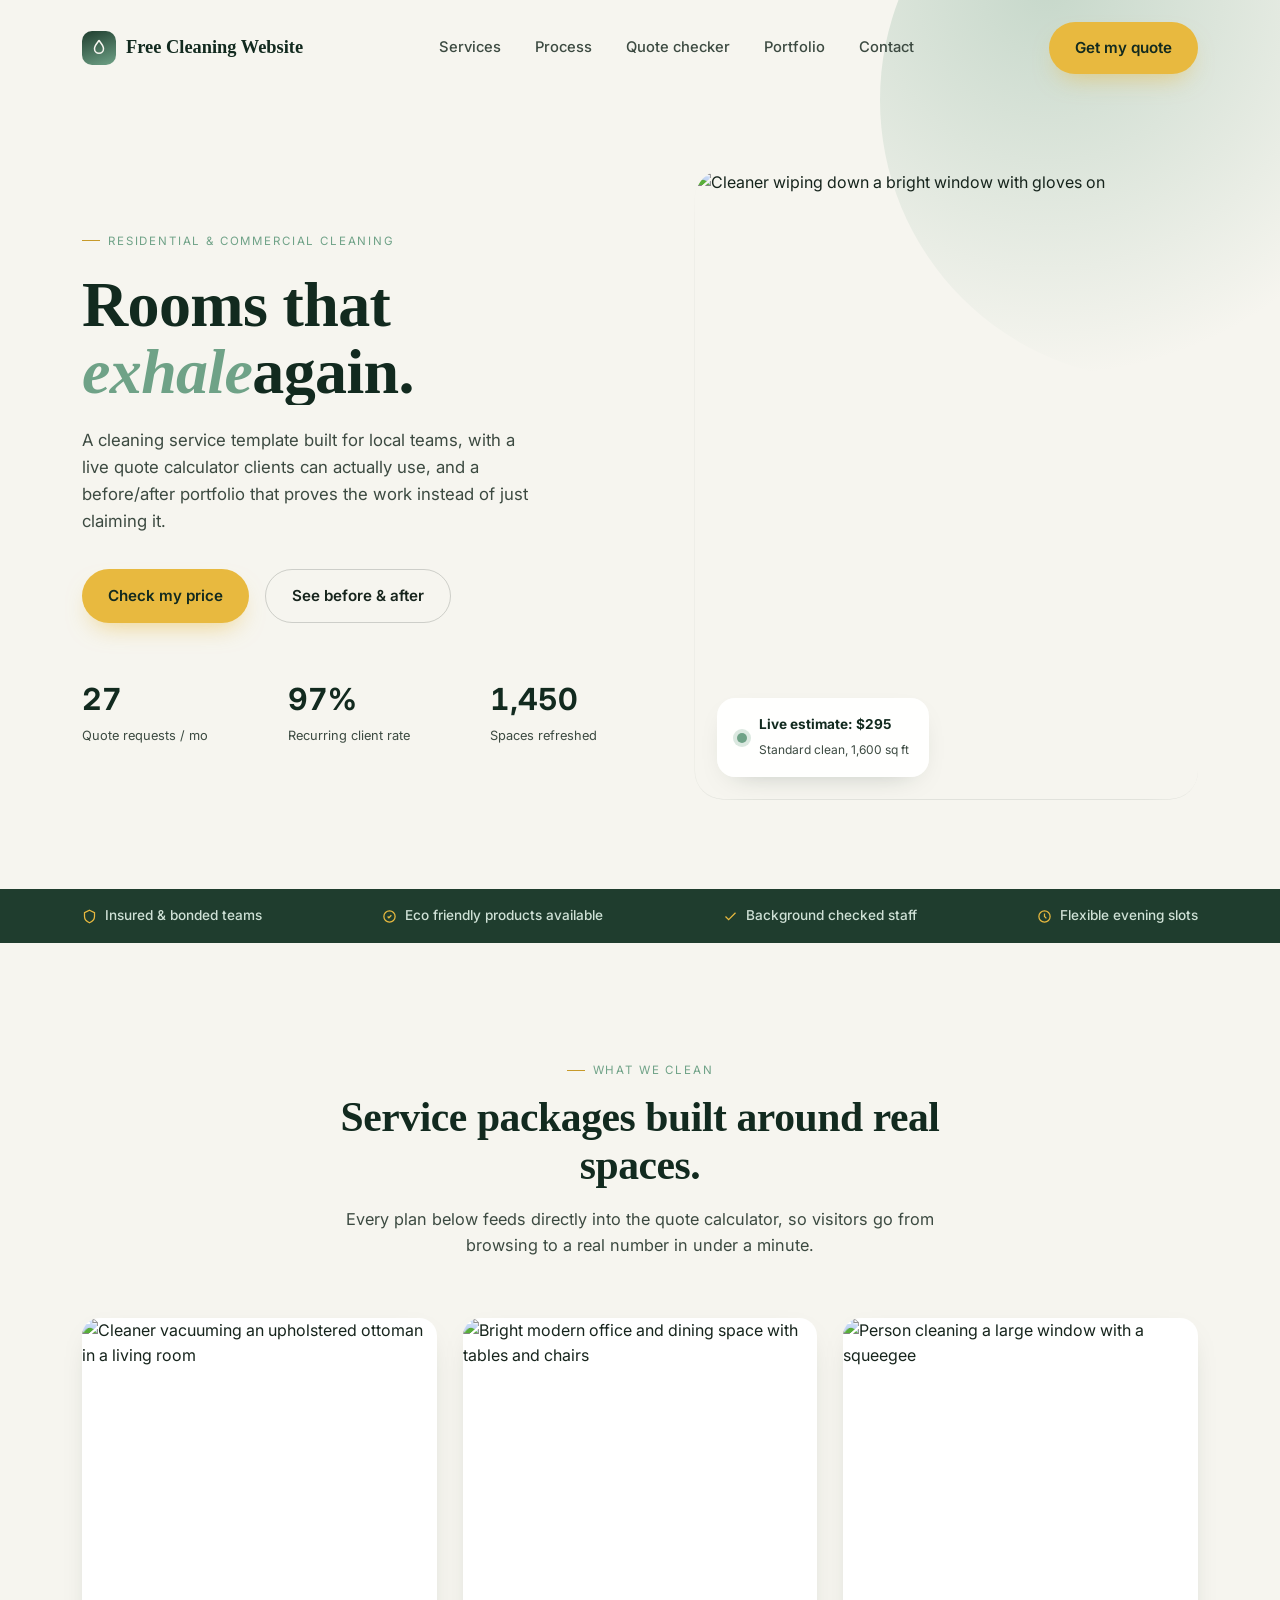
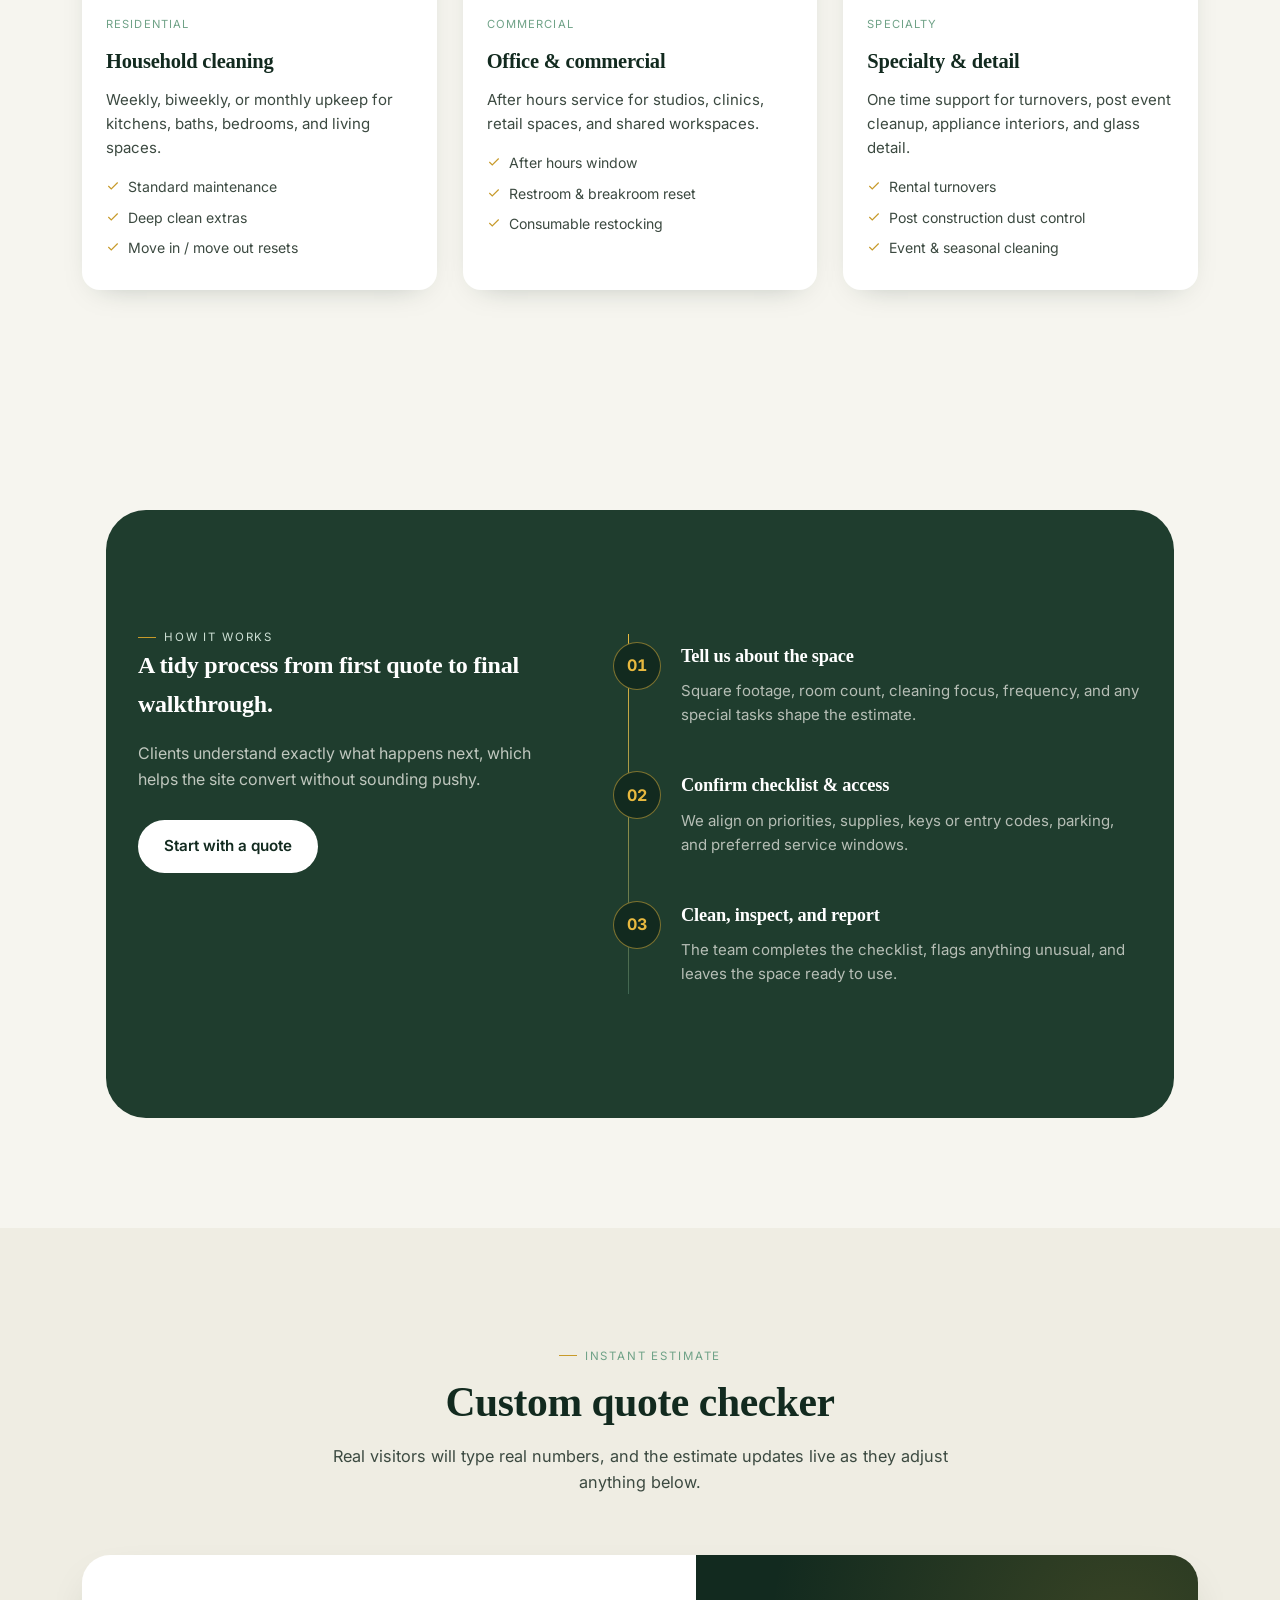
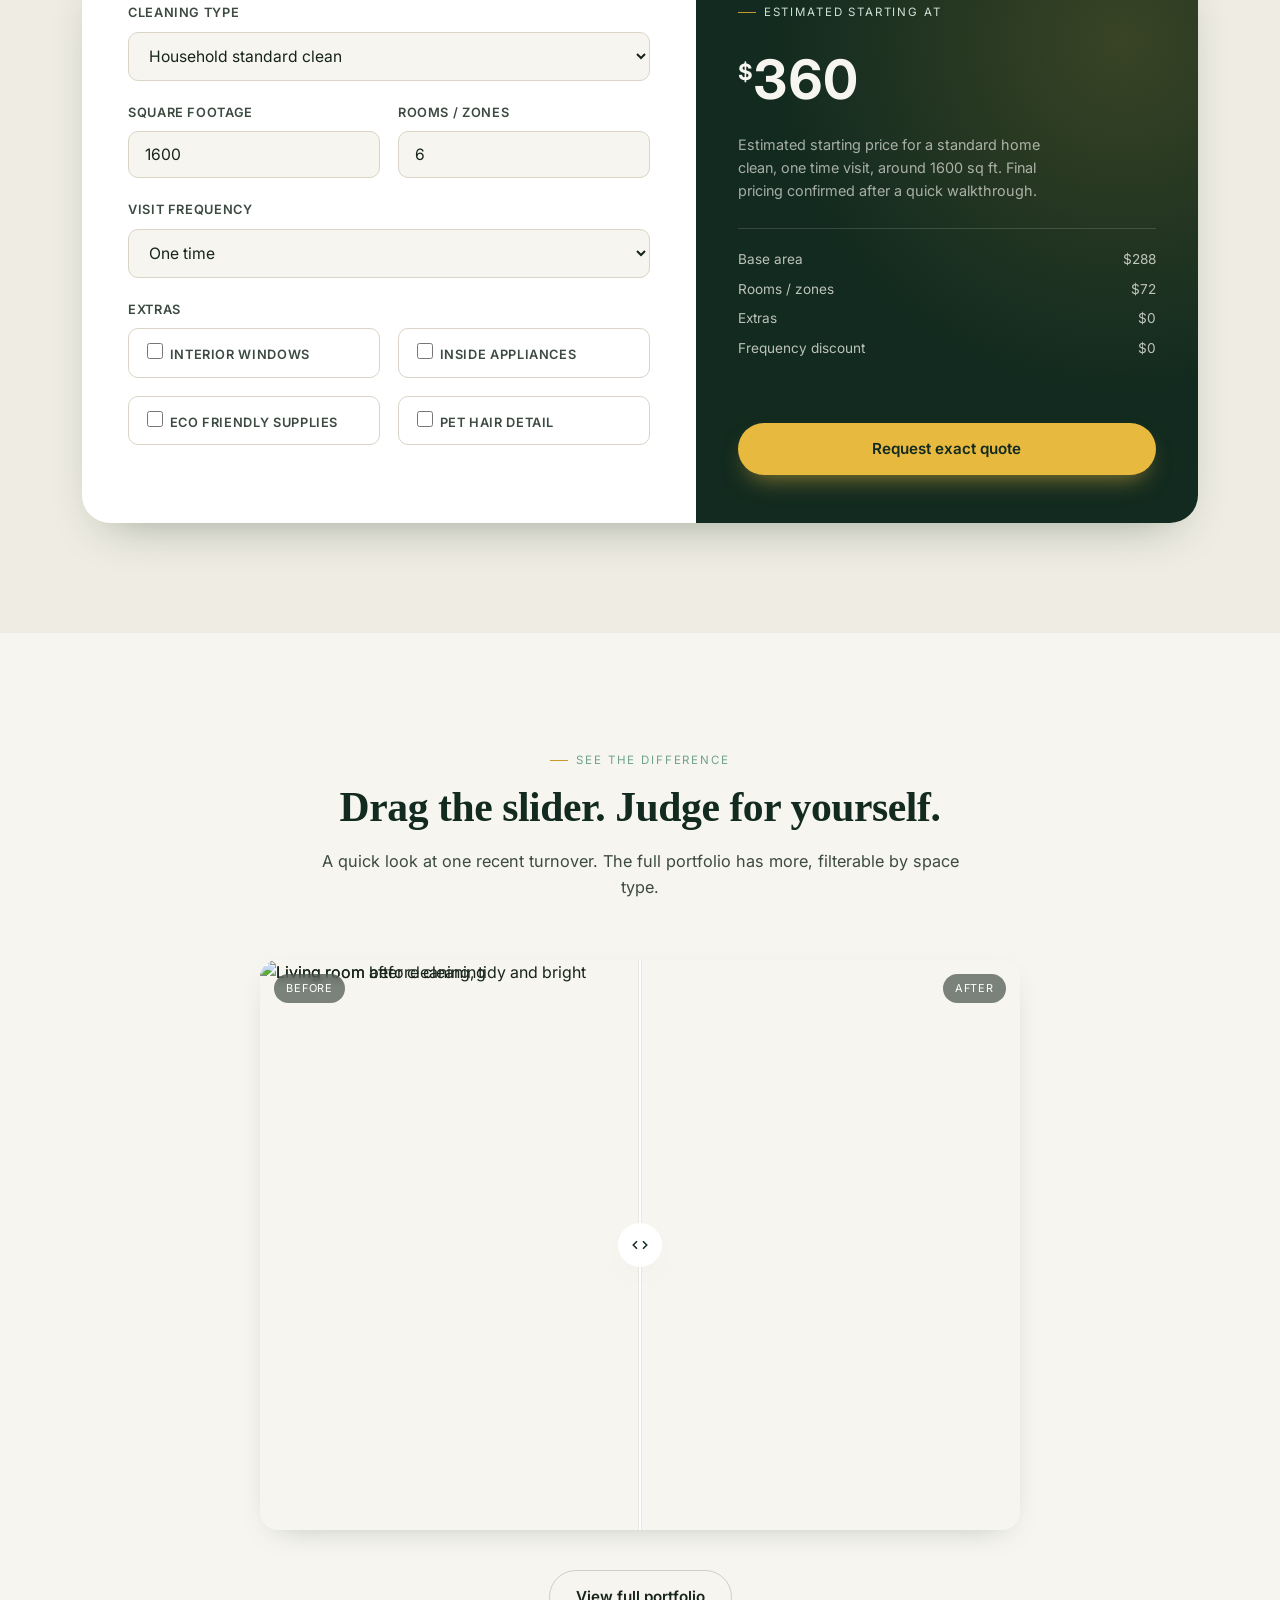
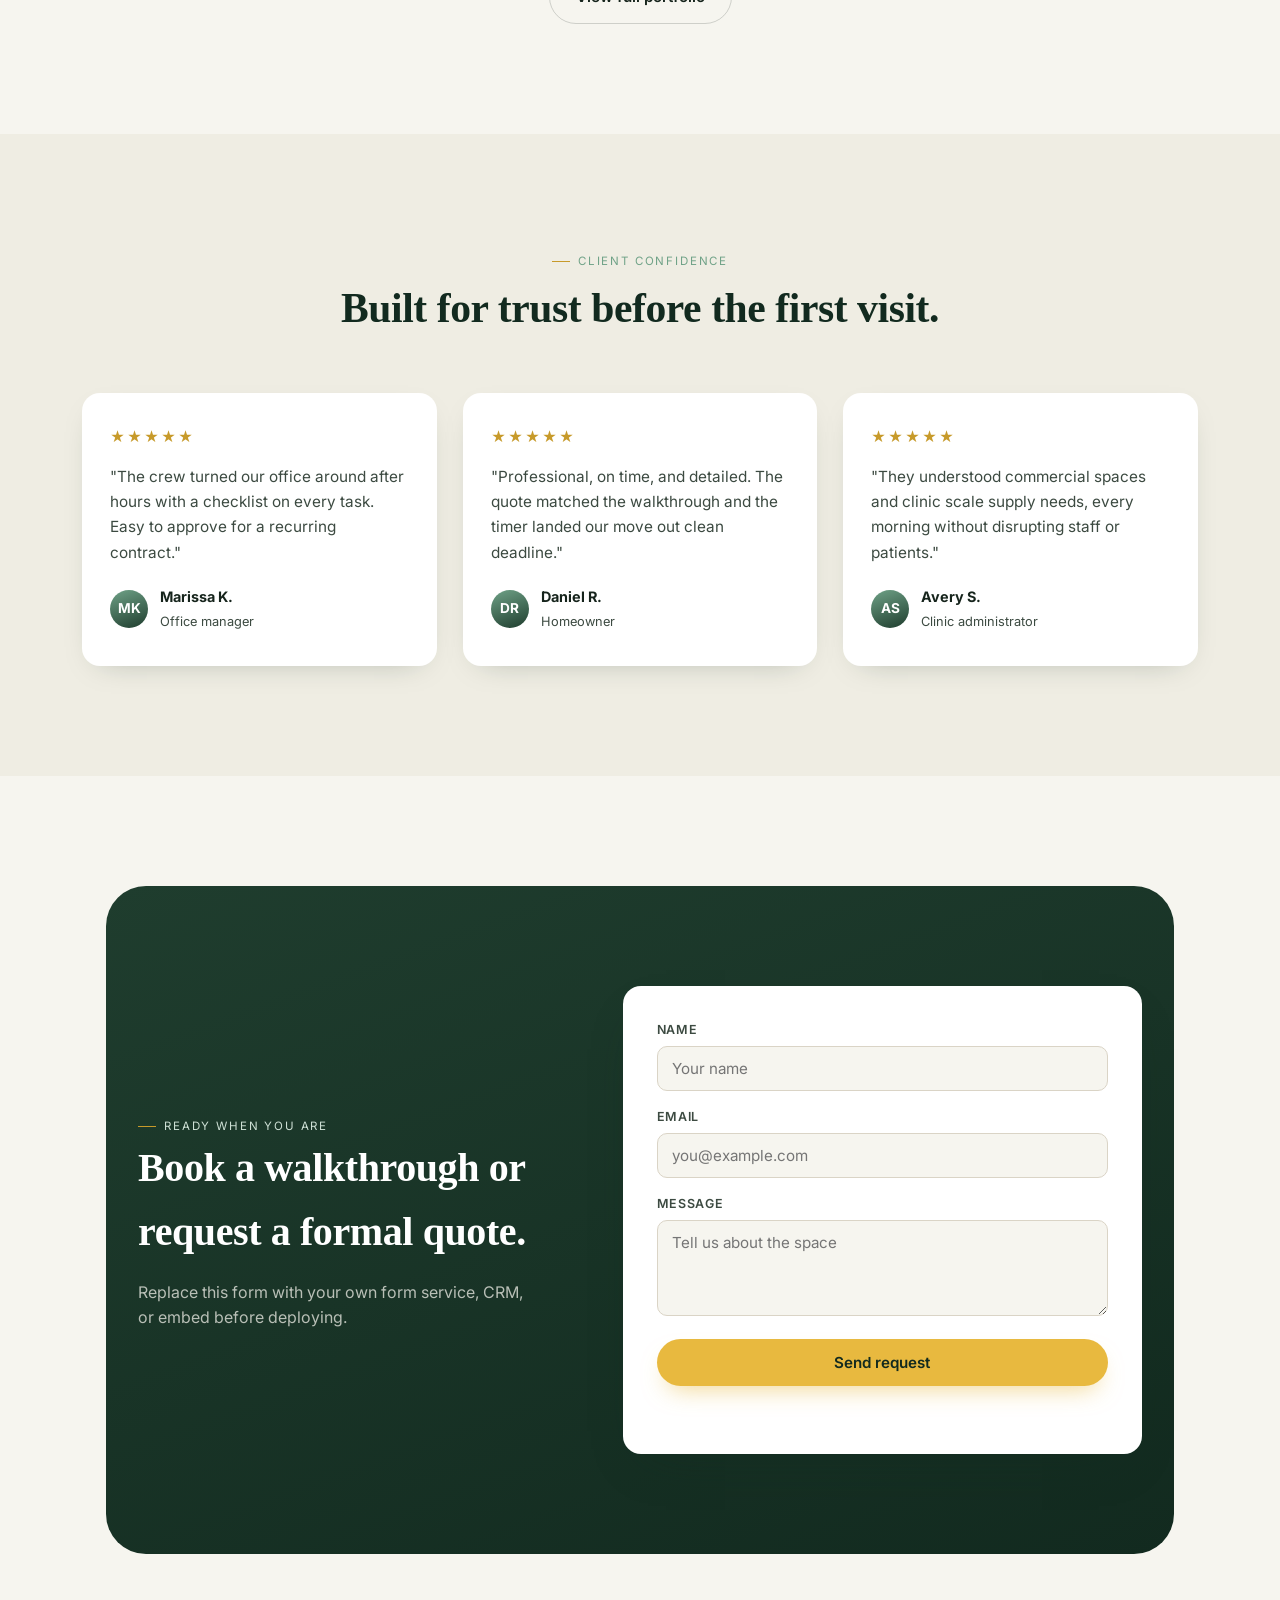
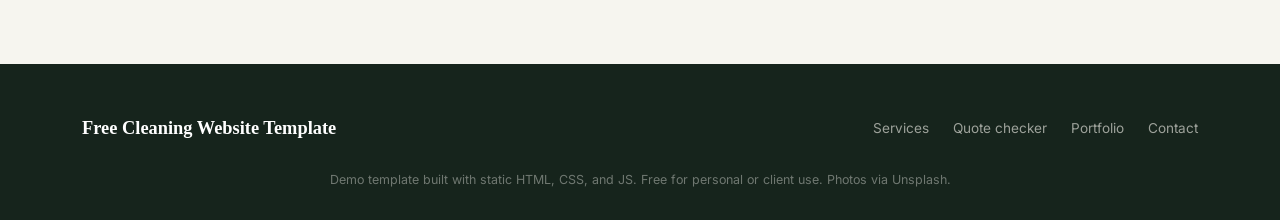
==== commit bcc14c44: "Update index.html" ====
--- a/index.html
+++ b/index.html
@@ -245,10 +245,10 @@
         <div class="price"><sup>$</sup><span id="q-price">0</span></div>
         <p class="price-note" id="q-note"></p>
         <div class="breakdown">
-          <div id="b-base"><span>Base area</span><span>$0</span></div>
-          <div id="b-rooms"><span>Rooms / zones</span><span>$0</span></div>
-          <div id="b-addons"><span>Extras</span><span>$0</span></div>
-          <div id="b-discount"><span>Frequency discount</span><span>$0</span></div>
+          <div id="b-base"><span>Base area</span><span class="val">$0</span></div>
+          <div id="b-rooms"><span>Rooms / zones</span><span class="val">$0</span></div>
+          <div id="b-addons"><span>Extras</span><span class="val">$0</span></div>
+          <div id="b-discount"><span>Frequency discount</span><span class="val">$0</span></div>
         </div>
         <a href="index.html#contact" class="btn btn-primary btn-block">Request exact quote</a>
       </div>
--- a/css/style.css
+++ b/css/style.css
@@ -1,1350 +1,615 @@
-:root {
-  --porcelain: #f6f5ef;
-  --porcelain-dim: #efede3;
-  --ink: #16241c;
-  --ink-soft: #3c4a41;
-  --pine: #1f3d2e;
-  --pine-dark: #122a1f;
-  --meadow: #6fa287;
-  --meadow-light: #cfe1d6;
-  --citrine: #e8b93f;
-  --citrine-dark: #c79a2a;
-  --line: #dad4c6;
-  --white: #ffffff;
-  --shadow: 0 20px 50px -25px rgba(18, 42, 31, 0.45);
-  --shadow-soft: 0 10px 30px -18px rgba(18, 42, 31, 0.35);
-  --radius-lg: 28px;
-  --radius-md: 18px;
-  --radius-sm: 10px;
-  --ease: cubic-bezier(0.22, 0.68, 0.32, 1);
-}
-
-*,
-*::before,
-*::after {
-  box-sizing: border-box;
-}
-html {
-  scroll-behavior: smooth;
-}
-@media (prefers-reduced-motion: reduce) {
-  html {
-    scroll-behavior: auto;
-  }
-  *,
-  *::before,
-  *::after {
-    animation-duration: 0.001ms !important;
-    animation-iteration-count: 1 !important;
-    transition-duration: 0.001ms !important;
-    scroll-behavior: auto !important;
-  }
-}
-
-body {
-  margin: 0;
-  background: var(--porcelain);
-  color: var(--ink);
-  font-family: "Inter", system-ui, sans-serif;
-  font-size: 16px;
-  line-height: 1.6;
-  -webkit-font-smoothing: antialiased;
-}
-
-h1,
-h2,
-h3,
-h4 {
-  font-family: "Fraunces", serif;
-  font-weight: 600;
-  letter-spacing: -0.01em;
-  margin: 0;
-  color: var(--pine-dark);
-}
-
-p {
-  margin: 0;
-}
-a {
-  color: inherit;
-  text-decoration: none;
-}
-img {
-  max-width: 100%;
-  display: block;
-}
-button {
-  font-family: inherit;
-  cursor: pointer;
-  border: none;
-  background: none;
-  color: inherit;
-}
-ul {
-  margin: 0;
-  padding: 0;
-  list-style: none;
-}
-
-.eyebrow {
-  font-family: "Space Mono", monospace;
-  font-size: 0.72rem;
-  letter-spacing: 0.16em;
-  text-transform: uppercase;
-  color: var(--meadow);
-  display: inline-flex;
-  align-items: center;
-  gap: 8px;
-}
-.eyebrow::before {
-  content: "";
-  width: 18px;
-  height: 1px;
-  background: var(--citrine-dark);
-  display: inline-block;
-}
-
-.container {
-  max-width: 1180px;
-  margin: 0 auto;
-  padding: 0 32px;
+
+:root{
+  --porcelain:#F6F5EF;
+  --porcelain-dim:#EFEDE3;
+  --ink:#16241C;
+  --ink-soft:#3C4A41;
+  --pine:#1F3D2E;
+  --pine-dark:#122A1F;
+  --meadow:#6FA287;
+  --meadow-light:#CFE1D6;
+  --citrine:#E8B93F;
+  --citrine-dark:#C79A2A;
+  --line:#DAD4C6;
+  --white:#FFFFFF;
+  --shadow:0 20px 50px -25px rgba(18,42,31,0.45);
+  --shadow-soft:0 10px 30px -18px rgba(18,42,31,0.35);
+  --radius-lg:28px;
+  --radius-md:18px;
+  --radius-sm:10px;
+  --ease:cubic-bezier(.22,.68,.32,1);
+}
+
+*,*::before,*::after{box-sizing:border-box;}
+html{scroll-behavior:smooth;}
+@media (prefers-reduced-motion: reduce){
+  html{scroll-behavior:auto;}
+  *,*::before,*::after{animation-duration:0.001ms !important;animation-iteration-count:1 !important;transition-duration:0.001ms !important;scroll-behavior:auto !important;}
+}
+
+body{
+  margin:0;
+  background:var(--porcelain);
+  color:var(--ink);
+  font-family:'Inter',system-ui,sans-serif;
+  font-size:16px;
+  line-height:1.6;
+  -webkit-font-smoothing:antialiased;
+}
+
+h1,h2,h3,h4{
+  font-family:'Bitter',serif;
+  font-weight:600;
+  letter-spacing:-0.01em;
+  margin:0;
+  color:var(--pine-dark);
+}
+
+p{margin:0;}
+a{color:inherit;text-decoration:none;}
+img{max-width:100%;display:block;}
+button{font-family:inherit;cursor:pointer;border:none;background:none;color:inherit;}
+ul{margin:0;padding:0;list-style:none;}
+
+.eyebrow{
+  font-family:'Inter',sans-serif;font-variant-numeric:tabular-nums;
+  font-size:0.72rem;
+  letter-spacing:0.16em;
+  text-transform:uppercase;
+  color:var(--meadow);
+  display:inline-flex;
+  align-items:center;
+  gap:8px;
+}
+.eyebrow::before{
+  content:"";
+  width:18px;height:1px;
+  background:var(--citrine-dark);
+  display:inline-block;
+}
+
+.container{
+  max-width:1180px;
+  margin:0 auto;
+  padding:0 32px;
 }
 
 /* Buttons */
-.btn {
-  display: inline-flex;
-  align-items: center;
-  justify-content: center;
-  gap: 8px;
-  padding: 14px 26px;
-  border-radius: 100px;
-  font-weight: 600;
-  font-size: 0.95rem;
-  transition:
-    transform 0.35s var(--ease),
-    box-shadow 0.35s var(--ease),
-    background 0.3s ease;
-  white-space: nowrap;
-}
-.btn-primary {
-  background: var(--citrine);
-  color: var(--pine-dark);
-  box-shadow: 0 12px 24px -10px rgba(232, 185, 63, 0.6);
-}
-.btn-primary:hover {
-  transform: translateY(-3px);
-  box-shadow: 0 18px 30px -10px rgba(232, 185, 63, 0.7);
-}
-.btn-ghost {
-  background: transparent;
-  border: 1.5px solid rgba(22, 36, 28, 0.18);
-  color: var(--ink);
-}
-.btn-ghost:hover {
-  border-color: var(--pine);
-  background: rgba(31, 61, 46, 0.06);
-  transform: translateY(-3px);
-}
-.btn-light {
-  background: var(--white);
-  color: var(--pine-dark);
-}
-.btn-light:hover {
-  transform: translateY(-3px);
-  box-shadow: var(--shadow-soft);
-}
-.btn-block {
-  width: 100%;
-}
-
-/*  Nav */
-.nav {
-  position: fixed;
-  top: 0;
-  left: 0;
-  right: 0;
-  z-index: 100;
-  padding: 22px 0;
-  transition:
-    padding 0.4s var(--ease),
-    background 0.4s var(--ease),
-    box-shadow 0.4s var(--ease);
-}
-.nav.scrolled {
-  padding: 12px 0;
-  background: rgba(246, 245, 239, 0.86);
-  backdrop-filter: blur(14px);
-  box-shadow: 0 1px 0 rgba(22, 36, 28, 0.08);
-}
-.nav .container {
-  display: flex;
-  align-items: center;
-  justify-content: space-between;
-}
-.brand {
-  display: flex;
-  align-items: center;
-  gap: 10px;
-  font-family: "Fraunces", serif;
-  font-weight: 600;
-  font-size: 1.15rem;
-  color: var(--pine-dark);
-}
-.brand-mark {
-  width: 34px;
-  height: 34px;
-  border-radius: 10px;
-  background: linear-gradient(160deg, var(--pine) 0%, var(--meadow) 100%);
-  position: relative;
-  flex-shrink: 0;
-  display: flex;
-  align-items: center;
-  justify-content: center;
-}
-.brand-mark svg {
-  width: 18px;
-  height: 18px;
-}
-.nav-links {
-  display: flex;
-  align-items: center;
-  gap: 34px;
-}
-.nav-links a {
-  font-size: 0.92rem;
-  font-weight: 500;
-  color: var(--ink-soft);
-  position: relative;
-  padding: 4px 0;
-  transition: color 0.25s ease;
-}
-.nav-links a::after {
-  content: "";
-  position: absolute;
-  left: 0;
-  bottom: 0;
-  height: 1.5px;
-  width: 0;
-  background: var(--citrine-dark);
-  transition: width 0.3s var(--ease);
-}
-.nav-links a:hover {
-  color: var(--ink);
-}
-.nav-links a:hover::after {
-  width: 100%;
-}
-.nav-links a.active {
-  color: var(--pine-dark);
-  font-weight: 600;
-}
-.nav-cta {
-  display: flex;
-  align-items: center;
-  gap: 14px;
-}
-.nav-toggle {
-  display: none;
-  width: 42px;
-  height: 42px;
-  border-radius: 10px;
-  align-items: center;
-  justify-content: center;
-  background: rgba(22, 36, 28, 0.06);
-}
-.nav-toggle span,
-.nav-toggle span::before,
-.nav-toggle span::after {
-  content: "";
-  display: block;
-  width: 18px;
-  height: 2px;
-  background: var(--ink);
-  position: relative;
-  transition:
-    transform 0.3s ease,
-    opacity 0.3s ease;
-}
-.nav-toggle span::before {
-  position: absolute;
-  top: -6px;
-}
-.nav-toggle span::after {
-  position: absolute;
-  top: 6px;
-}
-.nav-toggle.open span {
-  background: transparent;
-}
-.nav-toggle.open span::before {
-  transform: translateY(6px) rotate(45deg);
-}
-.nav-toggle.open span::after {
-  transform: translateY(-6px) rotate(-45deg);
-}
-
-.mobile-menu {
-  position: fixed;
-  inset: 0;
-  z-index: 99;
-  background: var(--pine-dark);
-  display: flex;
-  flex-direction: column;
-  align-items: center;
-  justify-content: center;
-  gap: 28px;
-  transform: translateY(-100%);
-  transition: transform 0.5s var(--ease);
-}
-.mobile-menu.open {
-  transform: translateY(0);
-}
-.mobile-menu a {
-  font-family: "Fraunces", serif;
-  font-size: 1.8rem;
-  color: var(--porcelain);
-}
-.mobile-menu .btn {
-  margin-top: 10px;
-}
-
-/* Hero */
-.hero {
-  position: relative;
-  padding: 170px 0 90px;
-  overflow: hidden;
-  background: var(--porcelain);
-}
-.hero::before {
-  content: "";
-  position: absolute;
-  top: -180px;
-  right: -160px;
-  width: 560px;
-  height: 560px;
-  border-radius: 50%;
-  background: radial-gradient(
-    circle at 30% 30%,
-    rgba(111, 162, 135, 0.35),
-    transparent 70%
-  );
-  z-index: 0;
-}
-.hero-grid {
-  position: relative;
-  z-index: 1;
-  display: grid;
-  grid-template-columns: 1.05fr 0.95fr;
-  gap: 56px;
-  align-items: center;
-}
-.hero-copy .eyebrow {
-  margin-bottom: 22px;
-}
-.hero-copy h1 {
-  font-size: clamp(2.6rem, 5vw, 4rem);
-  line-height: 1.04;
-  overflow: hidden;
-}
-.hero-copy h1 span {
-  display: inline-block;
-  transform: translateY(110%);
-  opacity: 0;
-  animation: riseIn 0.9s var(--ease) forwards;
-}
-.hero-copy h1 .line1 {
-  animation-delay: 0.05s;
-}
-.hero-copy h1 .line2 {
-  animation-delay: 0.18s;
-}
-.hero-copy h1 .accent {
-  color: var(--meadow);
-  font-style: italic;
-}
-@keyframes riseIn {
-  to {
-    transform: translateY(0);
-    opacity: 1;
-  }
-}
-
-.hero-copy p.lede {
-  margin-top: 22px;
-  max-width: 460px;
-  color: var(--ink-soft);
-  font-size: 1.05rem;
-  opacity: 0;
-  animation: fadeUp 0.8s var(--ease) forwards;
-  animation-delay: 0.5s;
-}
-.hero-actions {
-  display: flex;
-  gap: 16px;
-  margin-top: 34px;
-  opacity: 0;
-  animation: fadeUp 0.8s var(--ease) forwards;
-  animation-delay: 0.65s;
-}
-@keyframes fadeUp {
-  from {
-    opacity: 0;
-    transform: translateY(16px);
-  }
-  to {
-    opacity: 1;
-    transform: translateY(0);
-  }
-}
-
-.hero-stats {
-  margin-top: 52px;
-  display: grid;
-  grid-template-columns: repeat(3, auto);
-  gap: 38px;
-  opacity: 0;
-  animation: fadeUp 0.8s var(--ease) forwards;
-  animation-delay: 0.8s;
-}
-.hero-stats .stat-num {
-  font-family: "Space Mono", monospace;
-  font-size: 1.9rem;
-  font-weight: 700;
-  color: var(--pine-dark);
-}
-.hero-stats .stat-label {
-  font-size: 0.8rem;
-  color: var(--ink-soft);
-  margin-top: 2px;
-}
-
-.hero-visual {
-  position: relative;
-  border-radius: var(--radius-lg);
-  overflow: hidden;
-  aspect-ratio: 4/5;
-  box-shadow: var(--shadow);
-  clip-path: inset(0 0 0 0 round var(--radius-lg));
-}
-.hero-visual img {
-  width: 100%;
-  height: 100%;
-  object-fit: cover;
-  transform: scale(1.08);
-  animation: heroReveal 1.4s var(--ease) forwards;
-}
-@keyframes heroReveal {
-  from {
-    clip-path: inset(0 0 100% 0);
-    transform: scale(1.08);
-  }
-  to {
-    clip-path: inset(0 0 0% 0);
-    transform: scale(1);
-  }
-}
-.hero-visual .float-card {
-  position: absolute;
-  left: 22px;
-  bottom: 22px;
-  background: rgba(255, 255, 255, 0.92);
-  backdrop-filter: blur(6px);
-  border-radius: var(--radius-md);
-  padding: 16px 20px;
-  display: flex;
-  align-items: center;
-  gap: 12px;
-  box-shadow: var(--shadow-soft);
-  animation:
-    floatCard 5s ease-in-out infinite,
-    fadeUp 0.8s var(--ease) forwards;
-  animation-delay: 0s, 1s;
-  opacity: 0;
-}
-@keyframes floatCard {
-  0%,
-  100% {
-    transform: translateY(0);
-  }
-  50% {
-    transform: translateY(-8px);
-  }
-}
-.float-card .dot {
-  width: 10px;
-  height: 10px;
-  border-radius: 50%;
-  background: var(--meadow);
-  box-shadow: 0 0 0 4px rgba(111, 162, 135, 0.25);
-  animation: pulse 2s ease-in-out infinite;
-}
-@keyframes pulse {
-  0%,
-  100% {
-    transform: scale(1);
-  }
-  50% {
-    transform: scale(1.25);
-  }
-}
-.float-card strong {
-  display: block;
-  font-size: 0.85rem;
-  color: var(--pine-dark);
-}
-.float-card span {
-  font-size: 0.75rem;
-  color: var(--ink-soft);
-}
-
-.sparkle {
-  position: absolute;
-  color: var(--citrine);
-  animation: sparkle 2.4s ease-in-out infinite;
-  opacity: 0;
-}
-@keyframes sparkle {
-  0%,
-  100% {
-    opacity: 0;
-    transform: scale(0.5) rotate(0deg);
-  }
-  50% {
-    opacity: 1;
-    transform: scale(1) rotate(20deg);
-  }
+.btn{
+  display:inline-flex;
+  align-items:center;
+  justify-content:center;
+  gap:8px;
+  padding:14px 26px;
+  border-radius:100px;
+  font-weight:600;
+  font-size:0.95rem;
+  transition:transform .35s var(--ease), box-shadow .35s var(--ease), background .3s ease;
+  white-space:nowrap;
+}
+.btn-primary{
+  background:var(--citrine);
+  color:var(--pine-dark);
+  box-shadow:0 12px 24px -10px rgba(232,185,63,0.6);
+}
+.btn-primary:hover{transform:translateY(-3px);box-shadow:0 18px 30px -10px rgba(232,185,63,0.7);}
+.btn-ghost{
+  background:transparent;
+  border:1.5px solid rgba(22,36,28,0.18);
+  color:var(--ink);
+}
+.btn-ghost:hover{border-color:var(--pine);background:rgba(31,61,46,0.06);transform:translateY(-3px);}
+.btn-light{
+  background:var(--white);
+  color:var(--pine-dark);
+}
+.btn-light:hover{transform:translateY(-3px);box-shadow:var(--shadow-soft);}
+.btn-block{width:100%;}
+
+/* Nav */
+.nav{
+  position:fixed;
+  top:0;left:0;right:0;
+  z-index:100;
+  padding:22px 0;
+  transition:padding .4s var(--ease), background .4s var(--ease), box-shadow .4s var(--ease);
+}
+.nav.scrolled{
+  padding:12px 0;
+  background:rgba(246,245,239,0.86);
+  backdrop-filter:blur(14px);
+  box-shadow:0 1px 0 rgba(22,36,28,0.08);
+}
+.nav .container{display:flex;align-items:center;justify-content:space-between;}
+.brand{display:flex;align-items:center;gap:10px;font-family:'Bitter',serif;font-weight:600;font-size:1.15rem;color:var(--pine-dark);}
+.brand-mark{
+  width:34px;height:34px;border-radius:10px;
+  background:linear-gradient(160deg,var(--pine) 0%, var(--meadow) 100%);
+  position:relative;flex-shrink:0;
+  display:flex;align-items:center;justify-content:center;
+}
+.brand-mark svg{width:18px;height:18px;}
+.nav-links{display:flex;align-items:center;gap:34px;}
+.nav-links a{
+  font-size:0.92rem;font-weight:500;color:var(--ink-soft);
+  position:relative;padding:4px 0;
+  transition:color .25s ease;
+}
+.nav-links a::after{
+  content:"";position:absolute;left:0;bottom:0;height:1.5px;width:0;
+  background:var(--citrine-dark);transition:width .3s var(--ease);
+}
+.nav-links a:hover{color:var(--ink);}
+.nav-links a:hover::after{width:100%;}
+.nav-links a.active{color:var(--pine-dark);font-weight:600;}
+.nav-cta{display:flex;align-items:center;gap:14px;}
+.nav-toggle{
+  display:none;
+  width:42px;height:42px;border-radius:10px;
+  align-items:center;justify-content:center;
+  background:rgba(22,36,28,0.06);
+}
+.nav-toggle span, .nav-toggle span::before, .nav-toggle span::after{
+  content:"";display:block;width:18px;height:2px;background:var(--ink);
+  position:relative;transition:transform .3s ease, opacity .3s ease;
+}
+.nav-toggle span::before{position:absolute;top:-6px;}
+.nav-toggle span::after{position:absolute;top:6px;}
+.nav-toggle.open span{background:transparent;}
+.nav-toggle.open span::before{transform:translateY(6px) rotate(45deg);}
+.nav-toggle.open span::after{transform:translateY(-6px) rotate(-45deg);}
+
+.mobile-menu{
+  position:fixed;inset:0;z-index:99;
+  background:var(--pine-dark);
+  display:flex;flex-direction:column;
+  align-items:center;justify-content:center;gap:28px;
+  transform:translateY(-100%);
+  transition:transform .5s var(--ease);
+}
+.mobile-menu.open{transform:translateY(0);}
+.mobile-menu a{font-family:'Bitter',serif;font-size:1.8rem;color:var(--porcelain);}
+.mobile-menu .btn{margin-top:10px;}
+
+/*
+   Hero */
+.hero{
+  position:relative;
+  padding:170px 0 90px;
+  overflow:hidden;
+  background:var(--porcelain);
+}
+.hero::before{
+  content:"";
+  position:absolute;
+  top:-180px;right:-160px;
+  width:560px;height:560px;
+  border-radius:50%;
+  background:radial-gradient(circle at 30% 30%, rgba(111,162,135,0.35), transparent 70%);
+  z-index:0;
+}
+.hero-grid{
+  position:relative;z-index:1;
+  display:grid;
+  grid-template-columns:1.05fr 0.95fr;
+  gap:56px;
+  align-items:center;
+}
+.hero-copy .eyebrow{margin-bottom:22px;}
+.hero-copy h1{
+  font-size:clamp(2.6rem, 5vw, 4rem);
+  line-height:1.04;
+  overflow:hidden;
+}
+.hero-copy h1 span{
+  display:inline-block;
+  transform:translateY(110%);
+  opacity:0;
+  animation:riseIn .9s var(--ease) forwards;
+}
+.hero-copy h1 .line1{animation-delay:.05s;}
+.hero-copy h1 .line2{animation-delay:.18s;}
+.hero-copy h1 .accent{color:var(--meadow);font-style:italic;}
+@keyframes riseIn{to{transform:translateY(0);opacity:1;}}
+
+.hero-copy p.lede{
+  margin-top:22px;
+  max-width:460px;
+  color:var(--ink-soft);
+  font-size:1.05rem;
+  opacity:0;
+  animation:fadeUp .8s var(--ease) forwards;
+  animation-delay:.5s;
+}
+.hero-actions{
+  display:flex;gap:16px;margin-top:34px;
+  opacity:0;animation:fadeUp .8s var(--ease) forwards;animation-delay:.65s;
+}
+@keyframes fadeUp{from{opacity:0;transform:translateY(16px);}to{opacity:1;transform:translateY(0);}}
+
+.hero-stats{
+  margin-top:52px;
+  display:grid;grid-template-columns:repeat(3,auto);
+  gap:38px;
+  opacity:0;animation:fadeUp .8s var(--ease) forwards;animation-delay:.8s;
+}
+.hero-stats .stat-num{
+  font-family:'Inter',sans-serif;font-variant-numeric:tabular-nums;
+  font-size:1.9rem;font-weight:700;color:var(--pine-dark);
+}
+.hero-stats .stat-label{font-size:0.8rem;color:var(--ink-soft);margin-top:2px;}
+
+.hero-visual{
+  position:relative;
+  border-radius:var(--radius-lg);
+  overflow:hidden;
+  aspect-ratio:4/5;
+  box-shadow:var(--shadow);
+  clip-path:inset(0 0 0 0 round var(--radius-lg));
+}
+.hero-visual img{
+  width:100%;height:100%;object-fit:cover;
+  transform:scale(1.08);
+  animation:heroReveal 1.4s var(--ease) forwards;
+}
+@keyframes heroReveal{
+  from{clip-path:inset(0 0 100% 0);transform:scale(1.08);}
+  to{clip-path:inset(0 0 0% 0);transform:scale(1.0);}
+}
+.hero-visual .float-card{
+  position:absolute;left:22px;bottom:22px;
+  background:rgba(255,255,255,0.92);
+  backdrop-filter:blur(6px);
+  border-radius:var(--radius-md);
+  padding:16px 20px;
+  display:flex;align-items:center;gap:12px;
+  box-shadow:var(--shadow-soft);
+  animation:floatCard 5s ease-in-out infinite, fadeUp .8s var(--ease) forwards;
+  animation-delay:0s, 1s;
+  opacity:0;
+}
+@keyframes floatCard{0%,100%{transform:translateY(0);}50%{transform:translateY(-8px);}}
+.float-card .dot{width:10px;height:10px;border-radius:50%;background:var(--meadow);box-shadow:0 0 0 4px rgba(111,162,135,0.25);animation:pulse 2s ease-in-out infinite;}
+@keyframes pulse{0%,100%{transform:scale(1);}50%{transform:scale(1.25);}}
+.float-card strong{display:block;font-size:0.85rem;color:var(--pine-dark);}
+.float-card span{font-size:0.75rem;color:var(--ink-soft);}
+
+.sparkle{
+  position:absolute;color:var(--citrine);
+  animation:sparkle 2.4s ease-in-out infinite;
+  opacity:0;
+}
+@keyframes sparkle{
+  0%,100%{opacity:0;transform:scale(0.5) rotate(0deg);}
+  50%{opacity:1;transform:scale(1) rotate(20deg);}
 }
 
 /* trust strip */
-.trust-strip {
-  background: var(--pine);
-  color: var(--meadow-light);
-  padding: 16px 0;
-}
-.trust-strip ul {
-  display: flex;
-  justify-content: space-between;
-  flex-wrap: wrap;
-  gap: 14px;
-  font-size: 0.85rem;
-  font-weight: 500;
-}
-.trust-strip li {
-  display: flex;
-  align-items: center;
-  gap: 8px;
-}
-.trust-strip svg {
-  width: 15px;
-  height: 15px;
-  flex-shrink: 0;
-  color: var(--citrine);
-}
+.trust-strip{
+  background:var(--pine);
+  color:var(--meadow-light);
+  padding:16px 0;
+}
+.trust-strip ul{
+  display:flex;justify-content:space-between;flex-wrap:wrap;gap:14px;
+  font-size:0.85rem;font-weight:500;
+}
+.trust-strip li{display:flex;align-items:center;gap:8px;}
+.trust-strip svg{width:15px;height:15px;flex-shrink:0;color:var(--citrine);}
 
 /* Section basics */
-section {
-  padding: 110px 0;
-}
-.section-head {
-  max-width: 640px;
-  margin: 0 auto 60px;
-  text-align: center;
-}
-.section-head h2 {
-  font-size: clamp(1.9rem, 3.4vw, 2.6rem);
-  margin-top: 14px;
-  line-height: 1.15;
-}
-.section-head p {
-  margin-top: 16px;
-  color: var(--ink-soft);
-  font-size: 1.02rem;
-}
-
-.reveal {
-  opacity: 0;
-  transform: translateY(28px);
-  transition:
-    opacity 0.8s var(--ease),
-    transform 0.8s var(--ease);
-}
-.reveal.in-view {
-  opacity: 1;
-  transform: translateY(0);
-}
-.reveal-stagger > * {
-  opacity: 0;
-  transform: translateY(28px);
-  transition:
-    opacity 0.7s var(--ease),
-    transform 0.7s var(--ease);
-}
-.reveal-stagger.in-view > * {
-  opacity: 1;
-  transform: translateY(0);
-}
-.reveal-stagger.in-view > *:nth-child(1) {
-  transition-delay: 0.05s;
-}
-.reveal-stagger.in-view > *:nth-child(2) {
-  transition-delay: 0.16s;
-}
-.reveal-stagger.in-view > *:nth-child(3) {
-  transition-delay: 0.27s;
-}
-.reveal-stagger.in-view > *:nth-child(4) {
-  transition-delay: 0.38s;
-}
+section{padding:110px 0;}
+.section-head{
+  max-width:640px;
+  margin:0 auto 60px;
+  text-align:center;
+}
+.section-head h2{font-size:clamp(1.9rem,3.4vw,2.6rem);margin-top:14px;line-height:1.15;}
+.section-head p{margin-top:16px;color:var(--ink-soft);font-size:1.02rem;}
+
+.reveal{opacity:0;transform:translateY(28px);transition:opacity .8s var(--ease), transform .8s var(--ease);}
+.reveal.in-view{opacity:1;transform:translateY(0);}
+.reveal-stagger > *{opacity:0;transform:translateY(28px);transition:opacity .7s var(--ease), transform .7s var(--ease);}
+.reveal-stagger.in-view > *{opacity:1;transform:translateY(0);}
+.reveal-stagger.in-view > *:nth-child(1){transition-delay:.05s;}
+.reveal-stagger.in-view > *:nth-child(2){transition-delay:.16s;}
+.reveal-stagger.in-view > *:nth-child(3){transition-delay:.27s;}
+.reveal-stagger.in-view > *:nth-child(4){transition-delay:.38s;}
 
 /* Services */
-.services-grid {
-  display: grid;
-  grid-template-columns: repeat(3, 1fr);
-  gap: 26px;
-}
-.service-card {
-  background: var(--white);
-  border-radius: var(--radius-md);
-  overflow: hidden;
-  box-shadow: var(--shadow-soft);
-  transition:
-    transform 0.5s var(--ease),
-    box-shadow 0.5s var(--ease);
-}
-.service-card:hover {
-  transform: translateY(-10px);
-  box-shadow: var(--shadow);
-}
-.service-card .thumb {
-  aspect-ratio: 4/3;
-  overflow: hidden;
-}
-.service-card .thumb img {
-  width: 100%;
-  height: 100%;
-  object-fit: cover;
-  transition: transform 0.7s var(--ease);
-}
-.service-card:hover .thumb img {
-  transform: scale(1.08);
-}
-.service-card .body {
-  padding: 26px 24px 30px;
-}
-.service-card .tag {
-  font-family: "Space Mono", monospace;
-  font-size: 0.7rem;
-  letter-spacing: 0.1em;
-  text-transform: uppercase;
-  color: var(--meadow);
-}
-.service-card h3 {
-  font-size: 1.28rem;
-  margin-top: 10px;
-}
-.service-card p {
-  color: var(--ink-soft);
-  font-size: 0.94rem;
-  margin-top: 10px;
-}
-.service-card ul {
-  margin-top: 16px;
-  display: flex;
-  flex-direction: column;
-  gap: 8px;
-}
-.service-card li {
-  font-size: 0.88rem;
-  color: var(--ink-soft);
-  display: flex;
-  align-items: flex-start;
-  gap: 8px;
-}
-.service-card li svg {
-  width: 14px;
-  height: 14px;
-  flex-shrink: 0;
-  margin-top: 3px;
-  color: var(--citrine-dark);
-}
-
-/* Process (root-line signature) */
-.process {
-  background: var(--pine);
-  color: var(--porcelain);
-  border-radius: 40px;
-  margin: 0 24px;
-}
-.process .container {
-  padding-top: 0;
-  padding-bottom: 0;
-}
-.process-inner {
-  padding: 110px 32px;
-}
-.process-grid {
-  display: grid;
-  grid-template-columns: 0.85fr 1.15fr;
-  gap: 70px;
-  align-items: start;
-}
-.process-grid h2 {
-  color: var(--white);
-}
-.process-grid .section-tag {
-  color: var(--meadow-light);
-}
-.process-grid p.lede {
-  color: rgba(246, 245, 239, 0.75);
-  margin-top: 18px;
-  max-width: 420px;
-}
-.process-steps {
-  position: relative;
-  padding-left: 8px;
-}
-.process-steps::before {
-  content: "";
-  position: absolute;
-  left: 23px;
-  top: 14px;
-  bottom: 14px;
-  width: 1.5px;
-  background: linear-gradient(
-    to bottom,
-    var(--citrine) 0%,
-    rgba(111, 162, 135, 0.4) 100%
-  );
-}
-.process-step {
-  display: grid;
-  grid-template-columns: 48px 1fr;
-  gap: 20px;
-  padding: 22px 0;
-}
-.step-node {
-  width: 48px;
-  height: 48px;
-  border-radius: 50%;
-  background: var(--pine-dark);
-  border: 1.5px solid rgba(232, 185, 63, 0.5);
-  display: flex;
-  align-items: center;
-  justify-content: center;
-  font-family: "Space Mono", monospace;
-  font-weight: 700;
-  color: var(--citrine);
-  position: relative;
-  z-index: 1;
-  flex-shrink: 0;
-  transition:
-    transform 0.4s var(--ease),
-    background 0.4s ease;
-}
-.process-step:hover .step-node {
-  transform: scale(1.1);
-  background: var(--citrine);
-  color: var(--pine-dark);
-}
-.process-step h4 {
-  color: var(--white);
-  font-size: 1.15rem;
-  margin-bottom: 8px;
-}
-.process-step p {
-  color: rgba(246, 245, 239, 0.7);
-  font-size: 0.94rem;
-}
-
-/*  Quote calculator */
-.quote {
-  background: var(--porcelain-dim);
-}
-.quote-panel {
-  display: grid;
-  grid-template-columns: 1.1fr 0.9fr;
-  border-radius: var(--radius-lg);
-  overflow: hidden;
-  box-shadow: var(--shadow);
-}
-.quote-form {
-  background: var(--white);
-  padding: 48px 46px;
-}
-.quote-form .field {
-  margin-bottom: 22px;
-}
-.quote-form label {
-  display: block;
-  font-size: 0.8rem;
-  font-weight: 600;
-  color: var(--ink-soft);
-  margin-bottom: 8px;
-  text-transform: uppercase;
-  letter-spacing: 0.05em;
-}
-.quote-form select,
-.quote-form input[type="number"] {
-  width: 100%;
-  padding: 13px 16px;
-  border-radius: var(--radius-sm);
-  border: 1.5px solid var(--line);
-  background: var(--porcelain);
-  font-family: "Inter", sans-serif;
-  font-size: 0.98rem;
-  color: var(--ink);
-  transition:
-    border-color 0.25s ease,
-    box-shadow 0.25s ease;
-}
-.quote-form select:focus,
-.quote-form input:focus {
-  outline: none;
-  border-color: var(--meadow);
-  box-shadow: 0 0 0 4px rgba(111, 162, 135, 0.18);
-}
-.field-row {
-  display: grid;
-  grid-template-columns: 1fr 1fr;
-  gap: 18px;
-}
-.addons {
-  display: grid;
-  grid-template-columns: 1fr 1fr;
-  gap: 10px 18px;
-}
-.addon-toggle {
-  display: flex;
-  align-items: center;
-  gap: 10px;
-  padding: 11px 14px;
-  border-radius: var(--radius-sm);
-  border: 1.5px solid var(--line);
-  cursor: pointer;
-  font-size: 0.88rem;
-  transition:
-    border-color 0.25s ease,
-    background 0.25s ease;
-}
-.addon-toggle:hover {
-  border-color: var(--meadow);
-}
-.addon-toggle input {
-  accent-color: var(--pine);
-  width: 16px;
-  height: 16px;
-}
-.addon-toggle.checked {
-  border-color: var(--meadow);
-  background: rgba(111, 162, 135, 0.08);
-}
-
-.quote-result {
-  background: var(--pine-dark);
-  color: var(--porcelain);
-  padding: 48px 42px;
-  display: flex;
-  flex-direction: column;
-  position: relative;
-  overflow: hidden;
-}
-.quote-result::before {
-  content: "";
-  position: absolute;
-  inset: 0;
-  background: radial-gradient(
-    circle at 85% 15%,
-    rgba(232, 185, 63, 0.18),
-    transparent 55%
-  );
-}
-.quote-result .eyebrow {
-  color: var(--meadow-light);
-  position: relative;
-}
-.quote-result .price {
-  font-family: "Space Mono", monospace;
-  font-weight: 700;
-  font-size: 3.4rem;
-  margin-top: 14px;
-  position: relative;
-  transition: opacity 0.25s ease;
-}
-.quote-result .price sup {
-  font-size: 1.4rem;
-  top: -1.4rem;
-}
-.quote-result .price-note {
-  color: rgba(246, 245, 239, 0.65);
-  font-size: 0.9rem;
-  margin-top: 10px;
-  position: relative;
-  max-width: 320px;
-}
-.quote-result .breakdown {
-  margin-top: 26px;
-  border-top: 1px solid rgba(246, 245, 239, 0.15);
-  padding-top: 20px;
-  font-size: 0.85rem;
-  color: rgba(246, 245, 239, 0.75);
-  display: flex;
-  flex-direction: column;
-  gap: 8px;
-  position: relative;
-}
-.quote-result .breakdown div {
-  display: flex;
-  justify-content: space-between;
-}
-.quote-result .btn {
-  margin-top: auto;
-  position: relative;
-}
-.quote-result .savings-badge {
-  position: absolute;
-  top: 36px;
-  right: 38px;
-  background: var(--citrine);
-  color: var(--pine-dark);
-  font-family: "Space Mono", monospace;
-  font-size: 0.72rem;
-  font-weight: 700;
-  padding: 6px 12px;
-  border-radius: 100px;
-  opacity: 0;
-  transform: scale(0.8);
-  transition:
-    opacity 0.3s ease,
-    transform 0.3s ease;
-}
-.quote-result .savings-badge.show {
-  opacity: 1;
-  transform: scale(1);
+.services-grid{
+  display:grid;grid-template-columns:repeat(3,1fr);
+  gap:26px;
+}
+.service-card{
+  background:var(--white);
+  border-radius:var(--radius-md);
+  overflow:hidden;
+  box-shadow:var(--shadow-soft);
+  transition:transform .5s var(--ease), box-shadow .5s var(--ease);
+}
+.service-card:hover{transform:translateY(-10px);box-shadow:var(--shadow);}
+.service-card .thumb{aspect-ratio:4/3;overflow:hidden;}
+.service-card .thumb img{width:100%;height:100%;object-fit:cover;transition:transform .7s var(--ease);}
+.service-card:hover .thumb img{transform:scale(1.08);}
+.service-card .body{padding:26px 24px 30px;}
+.service-card .tag{
+  font-family:'Inter',sans-serif;font-variant-numeric:tabular-nums;font-size:0.7rem;letter-spacing:0.1em;text-transform:uppercase;
+  color:var(--meadow);
+}
+.service-card h3{font-size:1.28rem;margin-top:10px;}
+.service-card p{color:var(--ink-soft);font-size:0.94rem;margin-top:10px;}
+.service-card ul{margin-top:16px;display:flex;flex-direction:column;gap:8px;}
+.service-card li{
+  font-size:0.88rem;color:var(--ink-soft);
+  display:flex;align-items:flex-start;gap:8px;
+}
+.service-card li svg{width:14px;height:14px;flex-shrink:0;margin-top:3px;color:var(--citrine-dark);}
+
+/* Process (root-line signature)*/
+.process{background:var(--pine);color:var(--porcelain);border-radius:40px;margin:0 24px;}
+.process .container{padding-top:0;padding-bottom:0;}
+.process-inner{padding:110px 32px;}
+.process-grid{display:grid;grid-template-columns:0.85fr 1.15fr;gap:70px;align-items:start;}
+.process-grid h2{color:var(--white);}
+.process-grid .section-tag{color:var(--meadow-light);}
+.process-grid p.lede{color:rgba(246,245,239,0.75);margin-top:18px;max-width:420px;}
+.process-steps{position:relative;padding-left:8px;}
+.process-steps::before{
+  content:"";position:absolute;left:23px;top:14px;bottom:14px;width:1.5px;
+  background:linear-gradient(to bottom, var(--citrine) 0%, rgba(111,162,135,0.4) 100%);
+}
+.process-step{display:grid;grid-template-columns:48px 1fr;gap:20px;padding:22px 0;}
+.step-node{
+  width:48px;height:48px;border-radius:50%;
+  background:var(--pine-dark);border:1.5px solid rgba(232,185,63,0.5);
+  display:flex;align-items:center;justify-content:center;
+  font-family:'Inter',sans-serif;font-variant-numeric:tabular-nums;font-weight:700;color:var(--citrine);
+  position:relative;z-index:1;flex-shrink:0;
+  transition:transform .4s var(--ease), background .4s ease;
+}
+.process-step:hover .step-node{transform:scale(1.1);background:var(--citrine);color:var(--pine-dark);}
+.process-step h4{color:var(--white);font-size:1.15rem;margin-bottom:8px;}
+.process-step p{color:rgba(246,245,239,0.7);font-size:0.94rem;}
+
+/* Quote calculator */
+.quote{background:var(--porcelain-dim);}
+.quote-panel{
+  display:grid;grid-template-columns:1.1fr 0.9fr;
+  border-radius:var(--radius-lg);
+  overflow:hidden;
+  box-shadow:var(--shadow);
+}
+.quote-form{background:var(--white);padding:48px 46px;}
+.quote-form .field{margin-bottom:22px;}
+.quote-form label{
+  display:block;font-size:0.8rem;font-weight:600;color:var(--ink-soft);
+  margin-bottom:8px;text-transform:uppercase;letter-spacing:0.05em;
+}
+.quote-form select, .quote-form input[type=number]{
+  width:100%;padding:13px 16px;border-radius:var(--radius-sm);
+  border:1.5px solid var(--line);background:var(--porcelain);
+  font-family:'Inter',sans-serif;font-size:0.98rem;color:var(--ink);
+  transition:border-color .25s ease, box-shadow .25s ease;
+}
+.quote-form select:focus, .quote-form input:focus{
+  outline:none;border-color:var(--meadow);box-shadow:0 0 0 4px rgba(111,162,135,0.18);
+}
+.field-row{display:grid;grid-template-columns:1fr 1fr;gap:18px;}
+.addons{display:grid;grid-template-columns:1fr 1fr;gap:10px 18px;}
+.addon-toggle{
+  display:flex;align-items:center;gap:10px;
+  padding:11px 14px;border-radius:var(--radius-sm);
+  border:1.5px solid var(--line);cursor:pointer;
+  font-size:0.88rem;transition:border-color .25s ease, background .25s ease;
+}
+.addon-toggle:hover{border-color:var(--meadow);}
+.addon-toggle input{accent-color:var(--pine);width:16px;height:16px;}
+.addon-toggle.checked{border-color:var(--meadow);background:rgba(111,162,135,0.08);}
+
+.quote-result{
+  background:var(--pine-dark);color:var(--porcelain);
+  padding:48px 42px;
+  display:flex;flex-direction:column;
+  position:relative;overflow:hidden;
+}
+.quote-result::before{
+  content:"";position:absolute;inset:0;
+  background:radial-gradient(circle at 85% 15%, rgba(232,185,63,0.18), transparent 55%);
+}
+.quote-result .head-row{
+  display:flex;align-items:flex-start;justify-content:space-between;
+  gap:14px;flex-wrap:wrap;position:relative;
+}
+.quote-result .eyebrow{color:var(--meadow-light);position:relative;}
+.quote-result .price{
+  font-family:'Inter',sans-serif;font-variant-numeric:tabular-nums;font-weight:700;
+  font-size:3.4rem;margin-top:14px;position:relative;
+  transition:opacity .25s ease;
+}
+.quote-result .price sup{font-size:1.4rem;top:-1.4rem;}
+.quote-result .price-note{color:rgba(246,245,239,0.65);font-size:0.9rem;margin-top:10px;position:relative;max-width:320px;}
+.quote-result .breakdown{
+  margin-top:26px;border-top:1px solid rgba(246,245,239,0.15);
+  padding-top:20px;font-size:0.85rem;color:rgba(246,245,239,0.75);
+  display:flex;flex-direction:column;gap:8px;position:relative;
+}
+.quote-result .breakdown div{display:flex;justify-content:space-between;}
+.quote-result .btn{margin-top:auto;position:relative;}
+.quote-result .savings-badge{
+  flex-shrink:0;white-space:nowrap;
+  background:var(--citrine);color:var(--pine-dark);
+  font-family:'Inter',sans-serif;font-variant-numeric:tabular-nums;font-size:0.72rem;font-weight:700;
+  padding:6px 12px;border-radius:100px;
+  opacity:0;transform:scale(0.8);
+  transition:opacity .3s ease, transform .3s ease;
+}
+.quote-result .savings-badge.show{opacity:1;transform:scale(1);}
+@media (max-width:480px){
+  .quote-result .head-row{flex-direction:column;align-items:flex-start;}
 }
 
 /* Before/After slider (signature component) */
-.compare {
-  position: relative;
-  aspect-ratio: 4/3;
-  border-radius: var(--radius-md);
-  overflow: hidden;
-  user-select: none;
-  box-shadow: var(--shadow-soft);
-  cursor: ew-resize;
-}
-.compare img {
-  position: absolute;
-  top: 0;
-  left: 0;
-  width: 100%;
-  height: 100%;
-  object-fit: cover;
-  pointer-events: none;
-}
-.compare .after-wrap {
-  position: absolute;
-  top: 0;
-  left: 0;
-  width: 100%;
-  height: 100%;
-  clip-path: inset(0 50% 0 0);
-  transition: clip-path 0.05s linear;
-}
-.compare .divider {
-  position: absolute;
-  top: 0;
-  bottom: 0;
-  left: 50%;
-  width: 2px;
-  background: var(--white);
-  transform: translateX(-1px);
-  box-shadow: 0 0 0 1px rgba(0, 0, 0, 0.06);
-}
-.compare .handle {
-  position: absolute;
-  top: 50%;
-  left: 50%;
-  width: 44px;
-  height: 44px;
-  border-radius: 50%;
-  background: var(--white);
-  transform: translate(-50%, -50%);
-  display: flex;
-  align-items: center;
-  justify-content: center;
-  box-shadow: var(--shadow-soft);
-  color: var(--pine-dark);
-}
-.compare .handle svg {
-  width: 18px;
-  height: 18px;
-}
-.compare .tag {
-  position: absolute;
-  top: 14px;
-  font-family: "Space Mono", monospace;
-  font-size: 0.68rem;
-  letter-spacing: 0.08em;
-  text-transform: uppercase;
-  padding: 6px 12px;
-  border-radius: 100px;
-  background: rgba(22, 36, 28, 0.55);
-  color: var(--white);
-  backdrop-filter: blur(4px);
-}
-.compare .tag.before-tag {
-  left: 14px;
-}
-.compare .tag.after-tag {
-  right: 14px;
-}
-.compare input[type="range"] {
-  position: absolute;
-  inset: 0;
-  width: 100%;
-  height: 100%;
-  opacity: 0;
-  cursor: ew-resize;
-  margin: 0;
-}
-
-/* Testimonials */
-.testimonials-grid {
-  display: grid;
-  grid-template-columns: repeat(3, 1fr);
-  gap: 26px;
-}
-.testimonial-card {
-  background: var(--white);
-  border-radius: var(--radius-md);
-  padding: 32px 28px;
-  box-shadow: var(--shadow-soft);
-  transition: transform 0.4s var(--ease);
-}
-.testimonial-card:hover {
-  transform: translateY(-6px);
-}
-.testimonial-card .stars {
-  color: var(--citrine-dark);
-  font-size: 0.9rem;
-  letter-spacing: 2px;
-}
-.testimonial-card p.quote-text {
-  margin-top: 16px;
-  color: var(--ink-soft);
-  font-size: 0.96rem;
-  line-height: 1.65;
-}
-.testimonial-card .person {
-  margin-top: 20px;
-  display: flex;
-  align-items: center;
-  gap: 12px;
-}
-.testimonial-card .avatar {
-  width: 38px;
-  height: 38px;
-  border-radius: 50%;
-  background: linear-gradient(160deg, var(--meadow), var(--pine));
-  color: var(--white);
-  display: flex;
-  align-items: center;
-  justify-content: center;
-  font-family: "Space Mono", monospace;
-  font-weight: 700;
-  font-size: 0.85rem;
-}
-.testimonial-card strong {
-  display: block;
-  font-size: 0.9rem;
-}
-.testimonial-card span {
-  font-size: 0.8rem;
-  color: var(--ink-soft);
-}
-
-/* CTA / contact */
-.cta-section {
-  background: linear-gradient(160deg, var(--pine) 0%, var(--pine-dark) 100%);
-  color: var(--porcelain);
-  border-radius: 40px;
-  margin: 0 24px;
-}
-.cta-section .container {
-  padding: 100px 32px;
-}
-.cta-grid {
-  display: grid;
-  grid-template-columns: 0.9fr 1.1fr;
-  gap: 60px;
-  align-items: center;
-}
-.cta-grid h2 {
-  color: var(--white);
-  font-size: clamp(1.9rem, 3.4vw, 2.5rem);
-}
-.cta-grid p {
-  color: rgba(246, 245, 239, 0.72);
-  margin-top: 16px;
-  max-width: 400px;
-}
-.contact-form {
-  background: var(--white);
-  border-radius: var(--radius-md);
-  padding: 34px;
-  box-shadow: var(--shadow);
-}
-.contact-form .field {
-  margin-bottom: 16px;
-}
-.contact-form label {
-  display: block;
-  font-size: 0.78rem;
-  font-weight: 600;
-  color: var(--ink-soft);
-  margin-bottom: 6px;
-  text-transform: uppercase;
-  letter-spacing: 0.05em;
-}
-.contact-form input,
-.contact-form textarea {
-  width: 100%;
-  padding: 12px 14px;
-  border-radius: var(--radius-sm);
-  border: 1.5px solid var(--line);
-  font-family: "Inter", sans-serif;
-  font-size: 0.95rem;
-  background: var(--porcelain);
-  color: var(--ink);
-  transition:
-    border-color 0.25s ease,
-    box-shadow 0.25s ease;
-}
-.contact-form input:focus,
-.contact-form textarea:focus {
-  outline: none;
-  border-color: var(--meadow);
-  box-shadow: 0 0 0 4px rgba(111, 162, 135, 0.18);
-}
-.contact-form textarea {
-  resize: vertical;
-  min-height: 96px;
-}
-.form-status {
-  font-size: 0.85rem;
-  margin-top: 10px;
-  color: var(--meadow);
-  height: 18px;
-}
+.compare{
+  position:relative;
+  aspect-ratio:4/3;
+  border-radius:var(--radius-md);
+  overflow:hidden;
+  user-select:none;
+  box-shadow:var(--shadow-soft);
+  cursor:ew-resize;
+}
+.compare img{
+  position:absolute;top:0;left:0;
+  width:100%;height:100%;object-fit:cover;
+  pointer-events:none;
+}
+.compare .after-wrap{
+  position:absolute;top:0;left:0;width:100%;height:100%;
+  clip-path:inset(0 50% 0 0);
+  transition:clip-path .05s linear;
+}
+.compare .divider{
+  position:absolute;top:0;bottom:0;left:50%;
+  width:2px;background:var(--white);
+  transform:translateX(-1px);
+  box-shadow:0 0 0 1px rgba(0,0,0,0.06);
+}
+.compare .handle{
+  position:absolute;top:50%;left:50%;
+  width:44px;height:44px;border-radius:50%;
+  background:var(--white);
+  transform:translate(-50%,-50%);
+  display:flex;align-items:center;justify-content:center;
+  box-shadow:var(--shadow-soft);
+  color:var(--pine-dark);
+}
+.compare .handle svg{width:18px;height:18px;}
+.compare .tag{
+  position:absolute;top:14px;
+  font-family:'Inter',sans-serif;font-variant-numeric:tabular-nums;font-size:0.68rem;letter-spacing:0.08em;text-transform:uppercase;
+  padding:6px 12px;border-radius:100px;background:rgba(22,36,28,0.55);color:var(--white);backdrop-filter:blur(4px);
+}
+.compare .tag.before-tag{left:14px;}
+.compare .tag.after-tag{right:14px;}
+.compare input[type=range]{
+  position:absolute;inset:0;width:100%;height:100%;
+  opacity:0;cursor:ew-resize;margin:0;
+}
+
+/*  Testimonials */
+.testimonials-grid{
+  display:grid;grid-template-columns:repeat(3,1fr);gap:26px;
+}
+.testimonial-card{
+  background:var(--white);border-radius:var(--radius-md);
+  padding:32px 28px;box-shadow:var(--shadow-soft);
+  transition:transform .4s var(--ease);
+}
+.testimonial-card:hover{transform:translateY(-6px);}
+.testimonial-card .stars{color:var(--citrine-dark);font-size:0.9rem;letter-spacing:2px;}
+.testimonial-card p.quote-text{margin-top:16px;color:var(--ink-soft);font-size:0.96rem;line-height:1.65;}
+.testimonial-card .person{margin-top:20px;display:flex;align-items:center;gap:12px;}
+.testimonial-card .avatar{
+  width:38px;height:38px;border-radius:50%;
+  background:linear-gradient(160deg,var(--meadow),var(--pine));
+  color:var(--white);display:flex;align-items:center;justify-content:center;
+  font-family:'Inter',sans-serif;font-variant-numeric:tabular-nums;font-weight:700;font-size:0.85rem;
+}
+.testimonial-card strong{display:block;font-size:0.9rem;}
+.testimonial-card span{font-size:0.8rem;color:var(--ink-soft);}
+
+/*  CTA / contact */
+.cta-section{
+  background:linear-gradient(160deg,var(--pine) 0%, var(--pine-dark) 100%);
+  color:var(--porcelain);
+  border-radius:40px;margin:0 24px;
+}
+.cta-section .container{padding:100px 32px;}
+.cta-grid{display:grid;grid-template-columns:0.9fr 1.1fr;gap:60px;align-items:center;}
+.cta-grid h2{color:var(--white);font-size:clamp(1.9rem,3.4vw,2.5rem);}
+.cta-grid p{color:rgba(246,245,239,0.72);margin-top:16px;max-width:400px;}
+.contact-form{
+  background:var(--white);border-radius:var(--radius-md);
+  padding:34px;box-shadow:var(--shadow);
+}
+.contact-form .field{margin-bottom:16px;}
+.contact-form label{display:block;font-size:0.78rem;font-weight:600;color:var(--ink-soft);margin-bottom:6px;text-transform:uppercase;letter-spacing:0.05em;}
+.contact-form input, .contact-form textarea{
+  width:100%;padding:12px 14px;border-radius:var(--radius-sm);
+  border:1.5px solid var(--line);font-family:'Inter',sans-serif;font-size:0.95rem;
+  background:var(--porcelain);color:var(--ink);
+  transition:border-color .25s ease, box-shadow .25s ease;
+}
+.contact-form input:focus, .contact-form textarea:focus{
+  outline:none;border-color:var(--meadow);box-shadow:0 0 0 4px rgba(111,162,135,0.18);
+}
+.contact-form textarea{resize:vertical;min-height:96px;}
+.form-status{font-size:0.85rem;margin-top:10px;color:var(--meadow);height:18px;}
 
 /* Footer */
-footer {
-  background: var(--ink);
-  color: rgba(246, 245, 239, 0.6);
-  padding: 50px 0 30px;
-}
-footer .container {
-  display: flex;
-  justify-content: space-between;
-  align-items: center;
-  flex-wrap: wrap;
-  gap: 16px;
-}
-footer .foot-links {
-  display: flex;
-  gap: 24px;
-  font-size: 0.85rem;
-}
-footer .foot-links a:hover {
-  color: var(--white);
-}
-footer .brand {
-  color: var(--white);
-}
-.foot-bottom {
-  margin-top: 26px;
-  font-size: 0.78rem;
-  color: rgba(246, 245, 239, 0.4);
-  text-align: center;
-}
+footer{background:var(--ink);color:rgba(246,245,239,0.6);padding:50px 0 30px;}
+footer .container{display:flex;justify-content:space-between;align-items:center;flex-wrap:wrap;gap:16px;}
+footer .foot-links{display:flex;gap:24px;font-size:0.85rem;}
+footer .foot-links a:hover{color:var(--white);}
+footer .brand{color:var(--white);}
+.foot-bottom{margin-top:26px;font-size:0.78rem;color:rgba(246,245,239,0.4);text-align:center;}
 
 /* Portfolio page specific */
-.page-header {
-  padding: 170px 0 70px;
-  text-align: center;
-  background: var(--porcelain);
-  position: relative;
-  overflow: hidden;
-}
-.page-header::before {
-  content: "";
-  position: absolute;
-  top: -140px;
-  left: -120px;
-  width: 420px;
-  height: 420px;
-  border-radius: 50%;
-  background: radial-gradient(
-    circle at 30% 30%,
-    rgba(232, 185, 63, 0.22),
-    transparent 70%
-  );
-}
-.page-header h1 {
-  font-size: clamp(2.2rem, 4.4vw, 3.2rem);
-  position: relative;
-}
-.page-header p {
-  max-width: 560px;
-  margin: 18px auto 0;
-  color: var(--ink-soft);
-  position: relative;
-}
-
-.filter-bar {
-  display: flex;
-  justify-content: center;
-  gap: 10px;
-  flex-wrap: wrap;
-  margin-bottom: 56px;
-}
-.filter-btn {
-  padding: 10px 20px;
-  border-radius: 100px;
-  border: 1.5px solid var(--line);
-  font-size: 0.85rem;
-  font-weight: 600;
-  color: var(--ink-soft);
-  transition: all 0.3s ease;
-}
-.filter-btn:hover {
-  border-color: var(--meadow);
-  color: var(--ink);
-}
-.filter-btn.active {
-  background: var(--pine);
-  border-color: var(--pine);
-  color: var(--white);
-}
-
-.case-list {
-  display: flex;
-  flex-direction: column;
-  gap: 90px;
-}
-.case-item {
-  display: grid;
-  grid-template-columns: 1fr 1fr;
-  gap: 56px;
-  align-items: center;
-}
-.case-item.flip .compare {
-  order: 2;
-}
-.case-item .case-copy .eyebrow {
-  margin-bottom: 14px;
-}
-.case-item h3 {
-  font-size: 1.7rem;
-  margin-top: 10px;
-}
-.case-item p {
-  color: var(--ink-soft);
-  margin-top: 14px;
-}
-.case-stats {
-  display: flex;
-  gap: 30px;
-  margin-top: 24px;
-}
-.case-stats div {
-  display: flex;
-  flex-direction: column;
-}
-.case-stats strong {
-  font-family: "Space Mono", monospace;
-  color: var(--pine-dark);
-  font-size: 1.3rem;
-}
-.case-stats span {
-  font-size: 0.78rem;
-  color: var(--ink-soft);
-}
-.case-item[data-category] {
-  transition:
-    opacity 0.4s ease,
-    transform 0.4s ease;
-}
-.case-item.hide {
-  display: none;
-}
-
-/* Responsive */
-@media (max-width: 980px) {
-  .hero-grid {
-    grid-template-columns: 1fr;
-  }
-  .hero-visual {
-    order: -1;
-    aspect-ratio: 16/10;
-  }
-  .services-grid {
-    grid-template-columns: 1fr 1fr;
-  }
-  .testimonials-grid {
-    grid-template-columns: 1fr;
-  }
-  .process-grid {
-    grid-template-columns: 1fr;
-  }
-  .quote-panel {
-    grid-template-columns: 1fr;
-  }
-  .cta-grid {
-    grid-template-columns: 1fr;
-  }
-  .case-item,
-  .case-item.flip {
-    grid-template-columns: 1fr;
-  }
-  .case-item.flip .compare {
-    order: 0;
-  }
-  .nav-links {
-    display: none;
-  }
-  .nav-toggle {
-    display: flex;
-  }
-}
-@media (max-width: 640px) {
-  .container {
-    padding: 0 20px;
-  }
-  section {
-    padding: 74px 0;
-  }
-  .services-grid {
-    grid-template-columns: 1fr;
-  }
-  .field-row,
-  .addons {
-    grid-template-columns: 1fr;
-  }
-  .hero-stats {
-    grid-template-columns: 1fr 1fr;
-  }
-  .process,
-  .cta-section {
-    margin: 0 12px;
-    border-radius: 26px;
-  }
-  .process-inner,
-  .cta-section .container {
-    padding: 64px 22px;
-  }
-  footer .container {
-    flex-direction: column;
-    text-align: center;
-  }
-}
+.page-header{padding:170px 0 70px;text-align:center;background:var(--porcelain);position:relative;overflow:hidden;}
+.page-header::before{
+  content:"";position:absolute;top:-140px;left:-120px;width:420px;height:420px;border-radius:50%;
+  background:radial-gradient(circle at 30% 30%, rgba(232,185,63,0.22), transparent 70%);
+}
+.page-header h1{font-size:clamp(2.2rem,4.4vw,3.2rem);position:relative;}
+.page-header p{max-width:560px;margin:18px auto 0;color:var(--ink-soft);position:relative;}
+
+.filter-bar{
+  display:flex;justify-content:center;gap:10px;flex-wrap:wrap;
+  margin-bottom:56px;
+}
+.filter-btn{
+  padding:10px 20px;border-radius:100px;
+  border:1.5px solid var(--line);font-size:0.85rem;font-weight:600;
+  color:var(--ink-soft);transition:all .3s ease;
+}
+.filter-btn:hover{border-color:var(--meadow);color:var(--ink);}
+.filter-btn.active{background:var(--pine);border-color:var(--pine);color:var(--white);}
+
+.case-list{display:flex;flex-direction:column;gap:90px;}
+.case-item{display:grid;grid-template-columns:1fr 1fr;gap:56px;align-items:center;}
+.case-item.flip .compare{order:2;}
+.case-item .case-copy .eyebrow{margin-bottom:14px;}
+.case-item h3{font-size:1.7rem;margin-top:10px;}
+.case-item p{color:var(--ink-soft);margin-top:14px;}
+.case-stats{display:flex;gap:30px;margin-top:24px;}
+.case-stats div{display:flex;flex-direction:column;}
+.case-stats strong{font-family:'Inter',sans-serif;font-variant-numeric:tabular-nums;color:var(--pine-dark);font-size:1.3rem;}
+.case-stats span{font-size:0.78rem;color:var(--ink-soft);}
+.case-item[data-category]{transition:opacity .4s ease, transform .4s ease;}
+.case-item.hide{display:none;}
+
+/*  Responsive= */
+@media (max-width:980px){
+  .hero-grid{grid-template-columns:1fr;}
+  .hero-visual{order:-1;aspect-ratio:16/10;}
+  .services-grid{grid-template-columns:1fr 1fr;}
+  .testimonials-grid{grid-template-columns:1fr;}
+  .process-grid{grid-template-columns:1fr;}
+  .quote-panel{grid-template-columns:1fr;}
+  .cta-grid{grid-template-columns:1fr;}
+  .case-item, .case-item.flip{grid-template-columns:1fr;}
+  .case-item.flip .compare{order:0;}
+  .nav-links{display:none;}
+  .nav-toggle{display:flex;}
+}
+@media (max-width:640px){
+  .container{padding:0 20px;}
+  section{padding:74px 0;}
+  .services-grid{grid-template-columns:1fr;}
+  .field-row, .addons{grid-template-columns:1fr;}
+  .hero-stats{grid-template-columns:1fr 1fr;}
+  .process, .cta-section{margin:0 12px;border-radius:26px;}
+  .process-inner, .cta-section .container{padding:64px 22px;}
+  footer .container{flex-direction:column;text-align:center;}
+}
